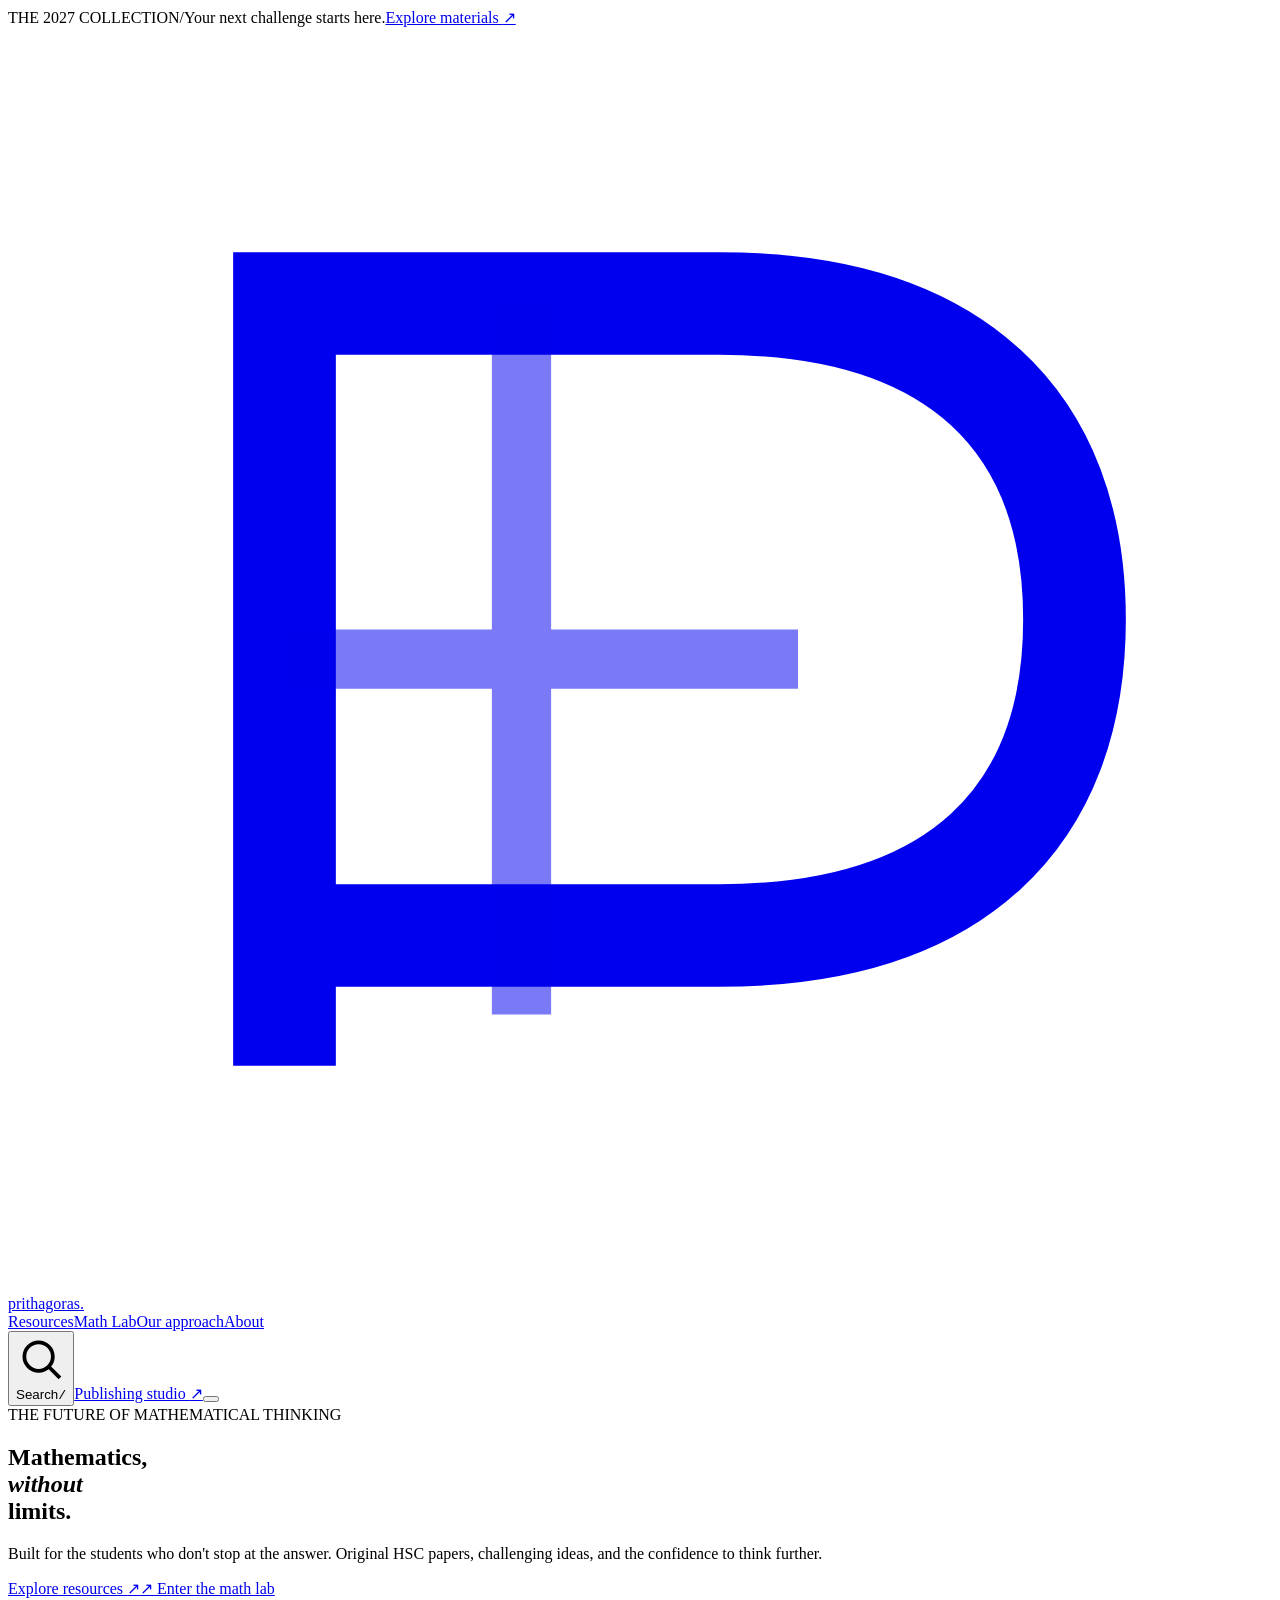
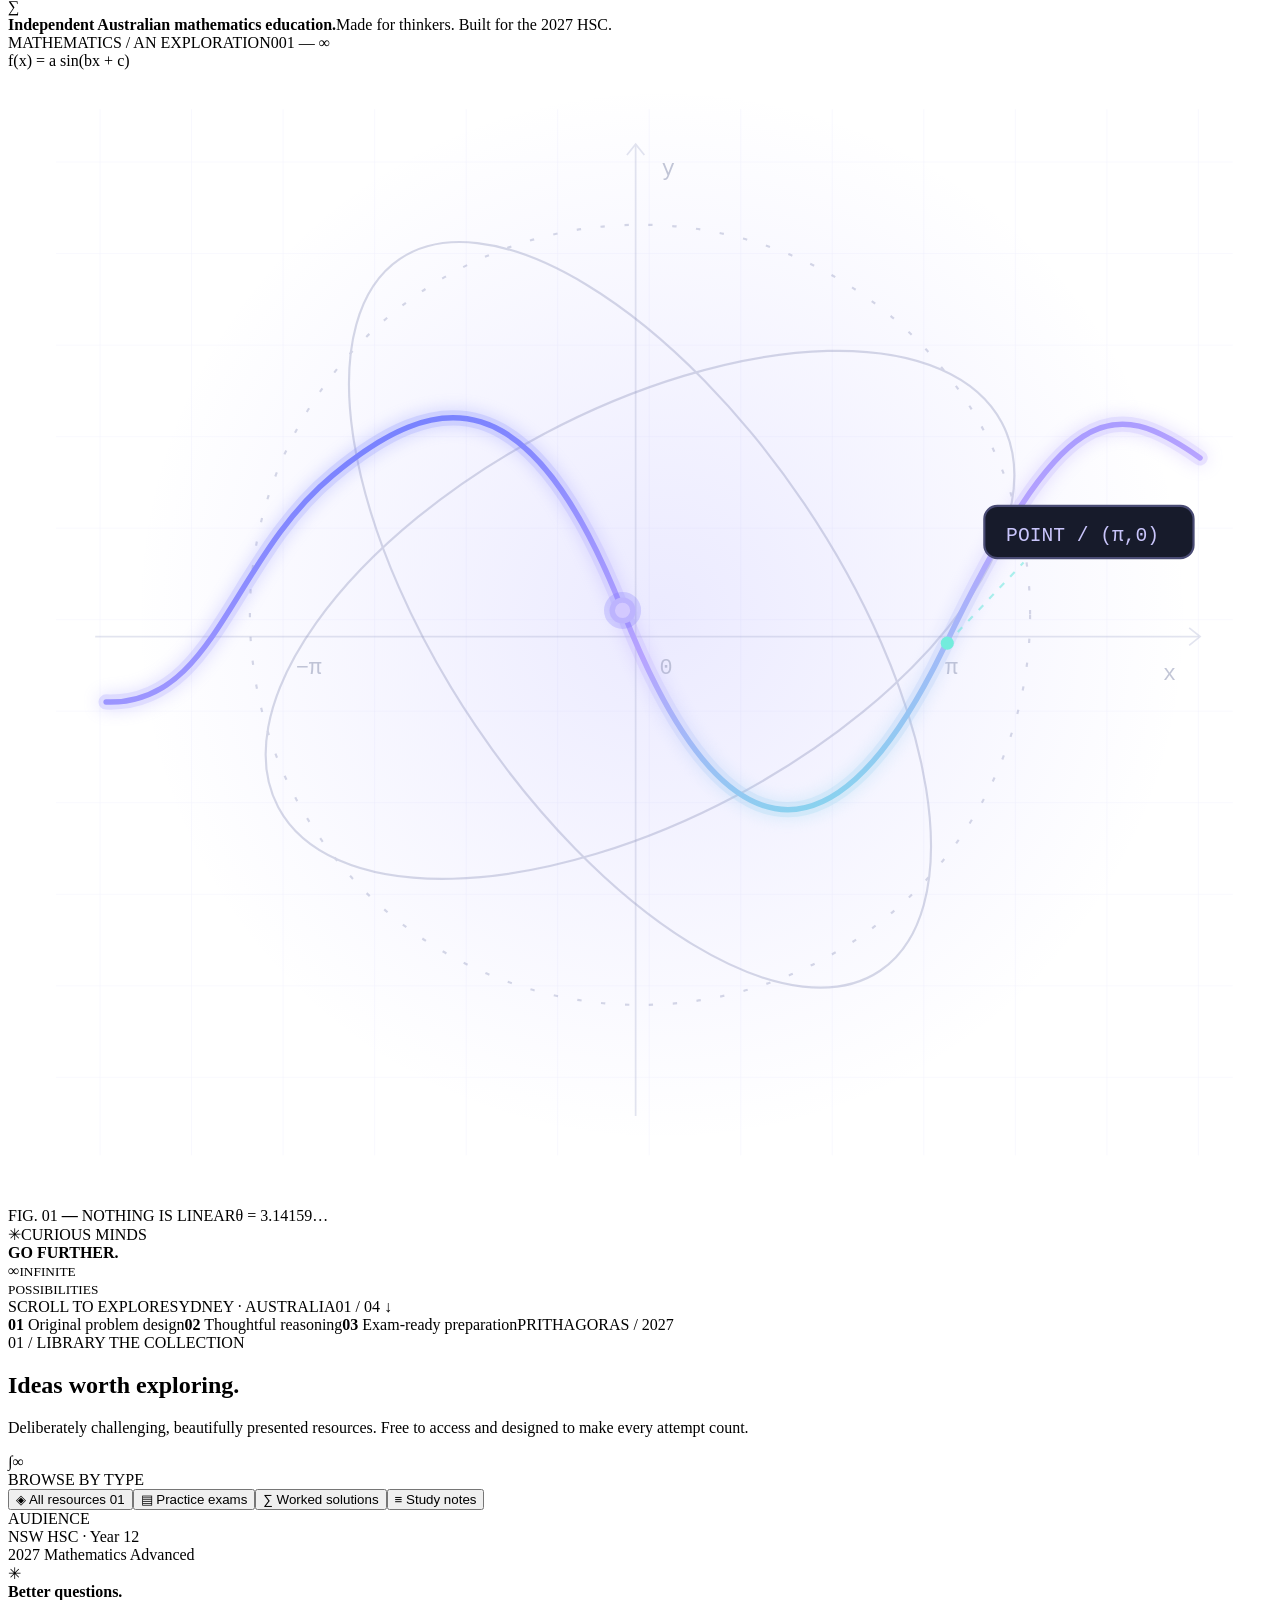
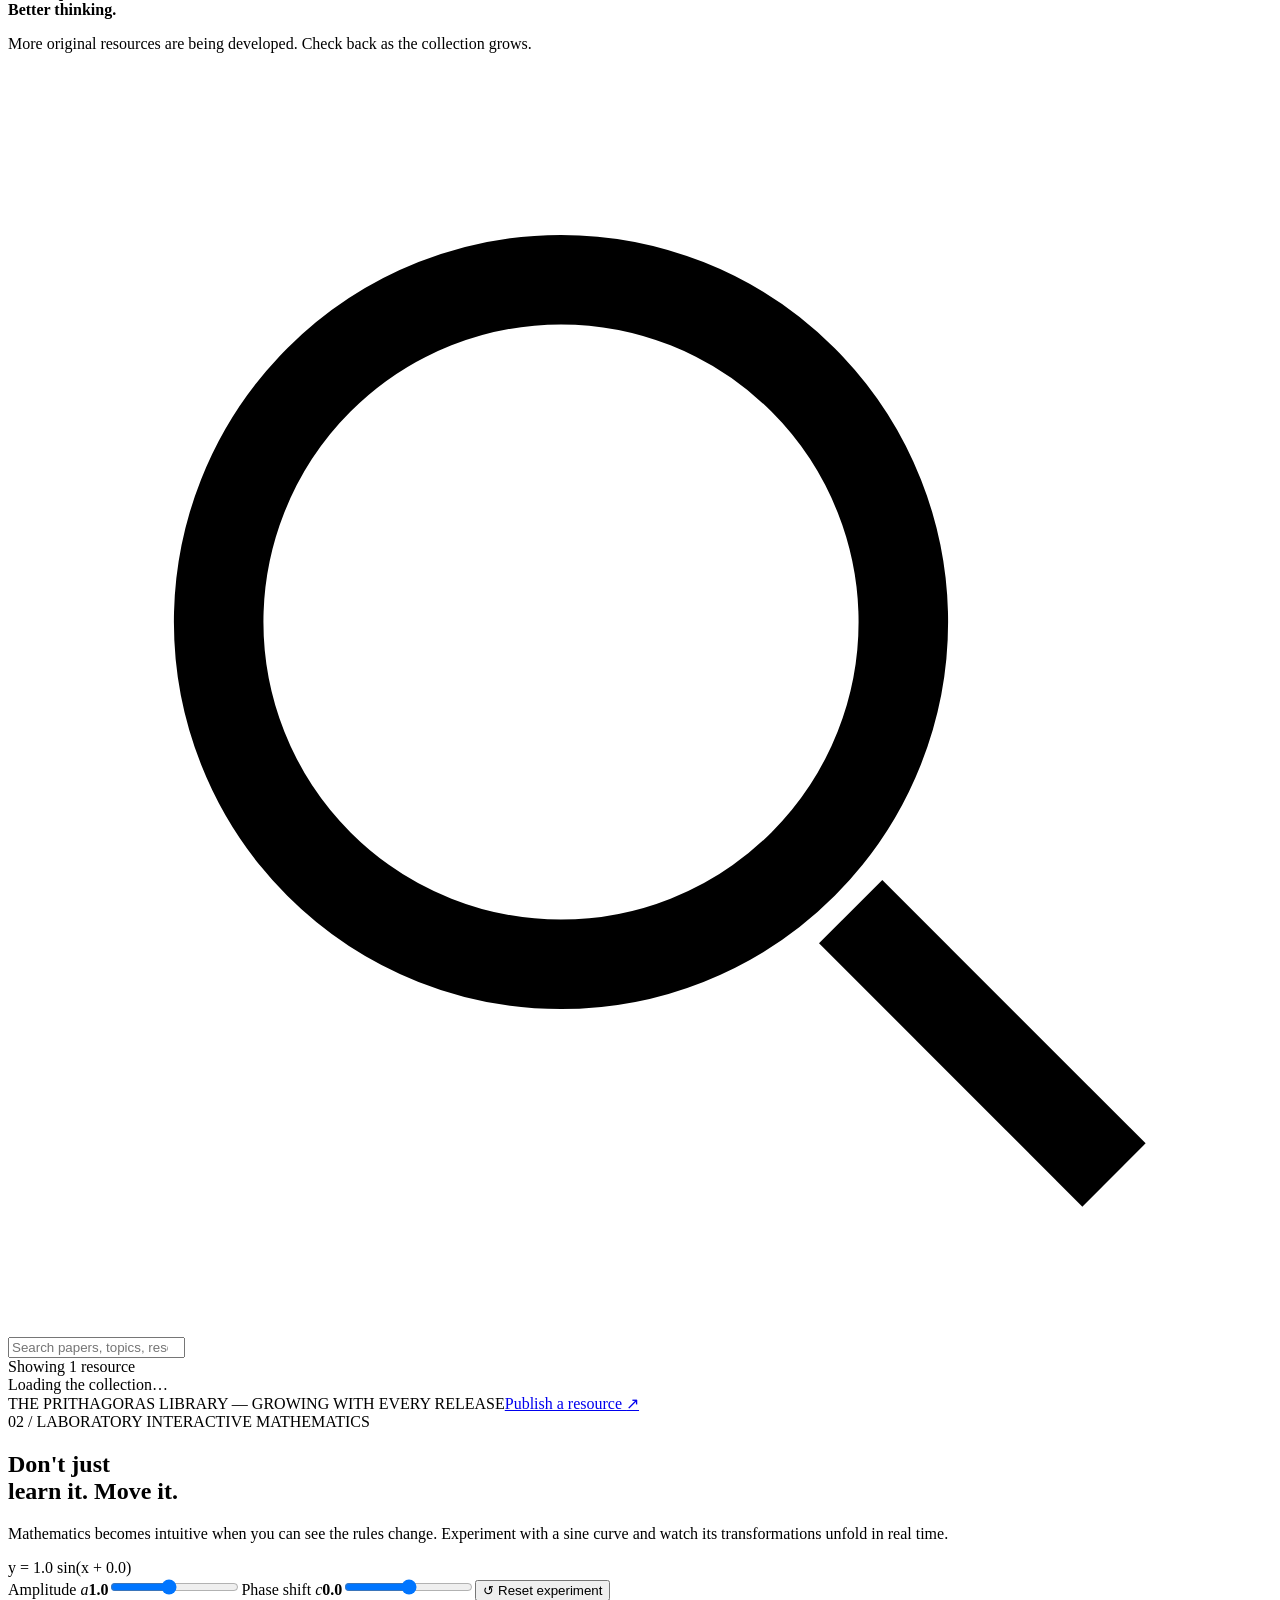
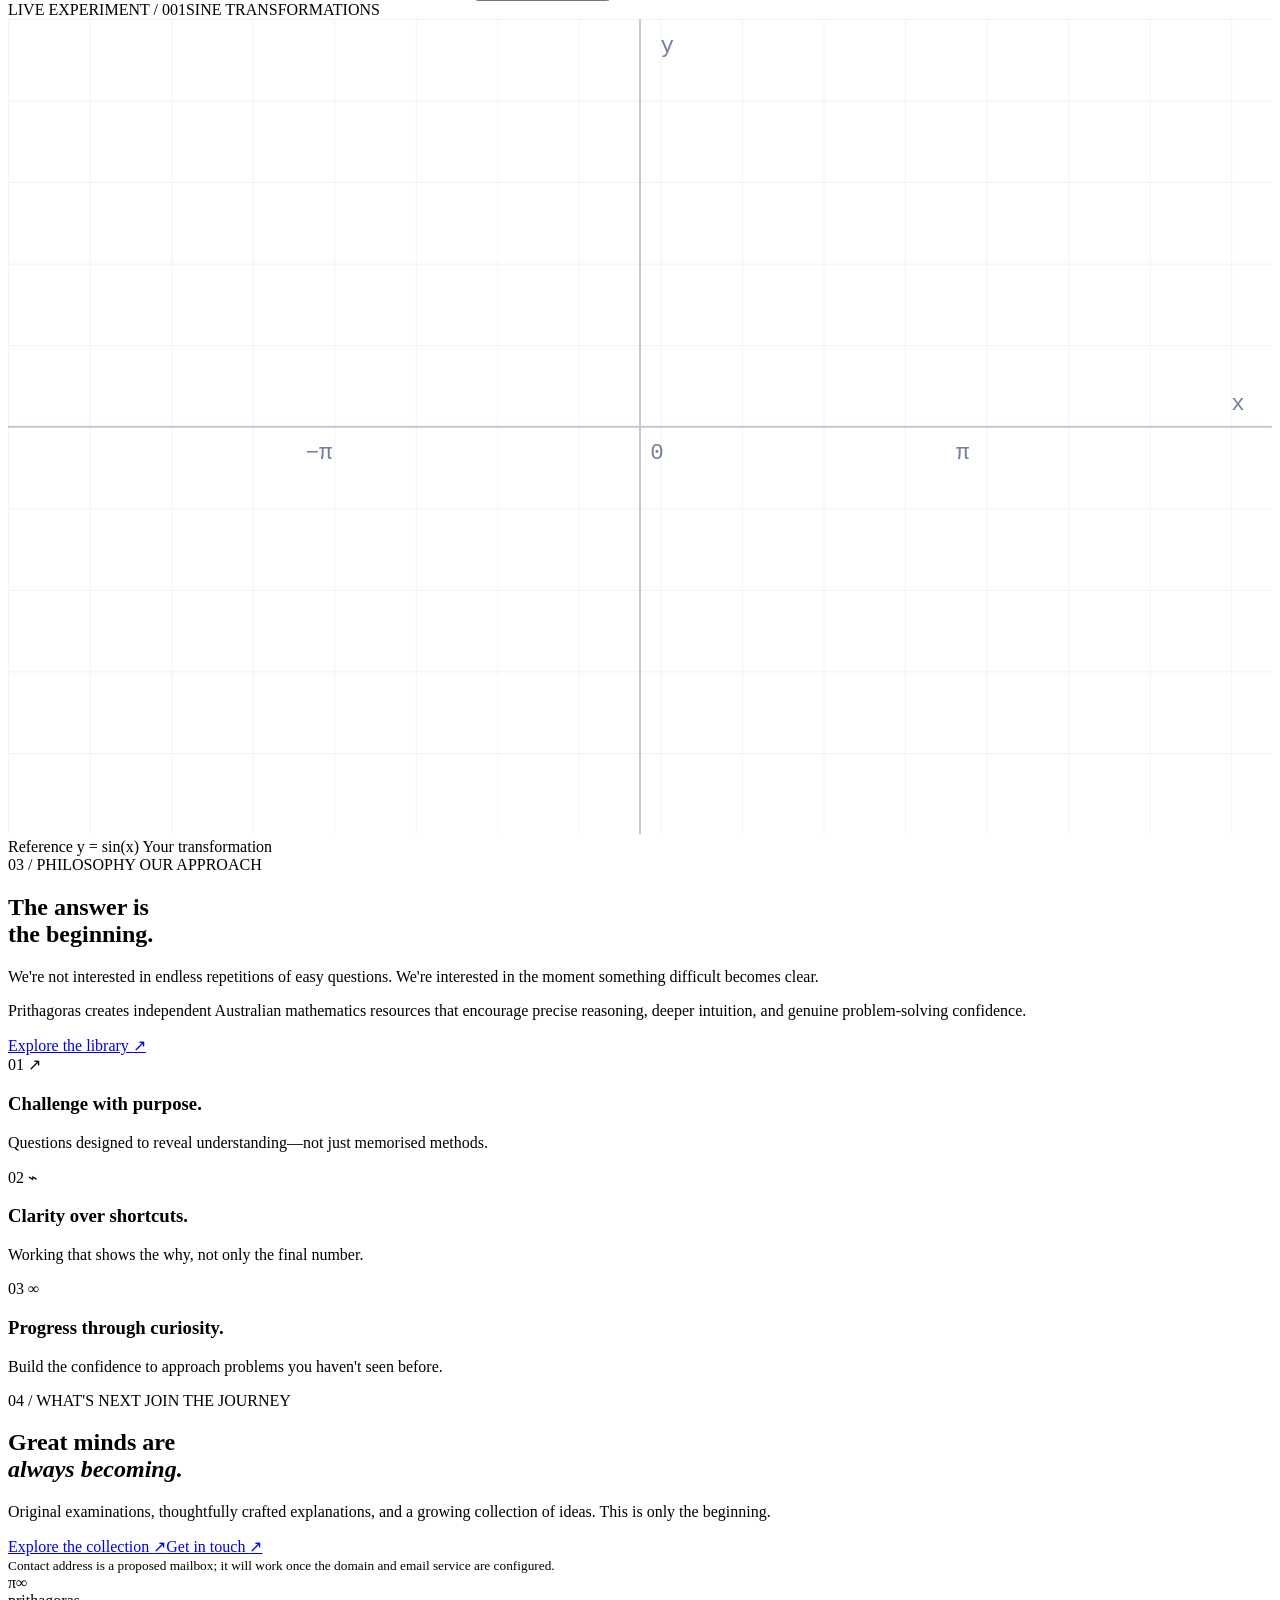
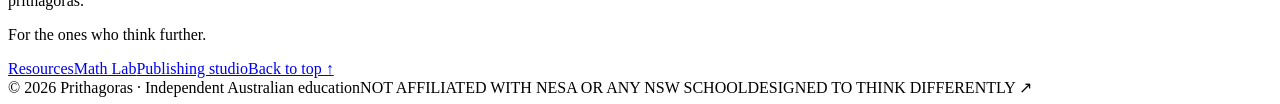
==== index.html @ f5b7400d "feat: build Prithagoras flagship homepage and interactive library" ====
<!doctype html>
<html lang="en-AU">
<head>
  <meta charset="UTF-8" />
  <meta name="viewport" content="width=device-width, initial-scale=1" />
  <meta name="theme-color" content="#080a0f" />
  <meta name="description" content="Prithagoras — beautifully difficult mathematics. Explore original HSC Mathematics Advanced practice papers, worked solutions and free Australian student resources." />
  <meta property="og:title" content="Prithagoras — Mathematics, without limits." />
  <meta property="og:description" content="A new standard in HSC maths practice. Original papers, thoughtful problems, real understanding." />
  <meta property="og:type" content="website" />
  <link rel="icon" type="image/svg+xml" href="./favicon.svg" />
  <link rel="preconnect" href="https://fonts.googleapis.com" />
  <link rel="preconnect" href="https://fonts.gstatic.com" crossorigin />
  <link href="https://fonts.googleapis.com/css2?family=DM+Sans:wght@400;450;500;550;600;650;700&family=Space+Grotesk:wght@400;500;600;700&family=Space+Mono:wght@400;700&display=swap" rel="stylesheet" />
  <link rel="stylesheet" href="./styles.css" />
  <script src="./script.js" defer></script>
  <title>Prithagoras — Mathematics, without limits.</title>
</head>
<body>
  <div class="site-shell">
    <div class="announcement"><span class="announcement-orb"></span><span>THE 2027 COLLECTION</span><span class="announcement-divider">/</span><span class="announcement-message">Your next challenge starts here.</span><a href="#resources">Explore materials <span aria-hidden="true">↗</span></a></div>
    <header class="site-header" id="top">
      <div class="nav-inner">
        <a class="identity" href="./" aria-label="Prithagoras home"><span class="brand-mark" aria-hidden="true"><svg viewBox="0 0 32 32" fill="none"><path d="M7 25V7h11c6 0 9 3 9 8s-3 8-9 8H7" stroke="currentColor" stroke-width="2.6" stroke-linecap="square"/><path d="M13 7v18M7 16h13" stroke="currentColor" stroke-width="1.5" opacity=".52"/></svg></span><span class="brand-name">prithagoras<span class="brand-period">.</span></span></a>
        <nav class="desktop-nav" aria-label="Main navigation"><a href="#resources">Resources</a><a href="#laboratory">Math Lab</a><a href="#philosophy">Our approach</a><a href="#about">About</a></nav>
        <div class="header-actions"><button class="nav-search" id="open-search" type="button" aria-label="Search resources"><svg viewBox="0 0 24 24" fill="none" stroke="currentColor" stroke-width="1.8"><circle cx="10.8" cy="10.8" r="6.8"/><path d="m16 16 5 5"/></svg><span>Search</span><kbd>/</kbd></button><a href="./studio.html" class="nav-publish">Publishing studio <span aria-hidden="true">↗</span></a><button class="mobile-nav-toggle" id="mobile-nav-toggle" aria-label="Open menu" aria-expanded="false"><span></span><span></span></button></div>
      </div>
      <nav class="mobile-menu" id="mobile-menu" aria-label="Mobile navigation" hidden><a href="#resources">Resources</a><a href="#laboratory">Math Lab</a><a href="#philosophy">Our approach</a><a href="#about">About</a><a href="./studio.html">Publishing studio ↗</a></nav>
    </header>

    <main>
      <section class="hero" aria-labelledby="hero-heading">
        <div class="hero-grid-lines" aria-hidden="true"></div>
        <div class="hero-aura hero-aura-1" aria-hidden="true"></div><div class="hero-aura hero-aura-2" aria-hidden="true"></div>
        <div class="layout-container hero-inner">
          <div class="hero-copy">
            <div class="eyebrow"><span class="eyebrow-rule"></span><span>THE FUTURE OF MATHEMATICAL THINKING</span></div>
            <h1 id="hero-heading">Mathematics,<br/><em>without</em><br/>limits<span class="hero-endpoint">.</span></h1>
            <p class="hero-intro">Built for the students who don't stop at the answer. Original HSC papers, challenging ideas, and the confidence to think further.</p>
            <div class="hero-actions"><a href="#resources" class="button button-light">Explore resources <span class="button-arrow">↗</span></a><a href="#laboratory" class="button button-quiet"><span class="tiny-play" aria-hidden="true">↗</span> Enter the math lab</a></div>
            <div class="hero-foot"><div class="hero-foot-icon" aria-hidden="true">∑</div><div><strong>Independent Australian mathematics education.</strong><span>Made for thinkers. Built for the 2027 HSC.</span></div></div>
          </div>
          <div class="hero-visual" aria-label="Decorative mathematical coordinate system with a luminous curve" role="img">
            <div class="visual-top"><span><span class="visual-live-dot"></span> MATHEMATICS / AN EXPLORATION</span><span>001 — ∞</span></div>
            <div class="visual-equation">f(x) = a sin(bx + c)</div>
            <svg class="hero-graph" viewBox="0 0 580 520" aria-hidden="true" preserveAspectRatio="xMidYMid meet">
              <defs><pattern id="grid" width="42" height="42" patternUnits="userSpaceOnUse"><path d="M 42 0 L 0 0 0 42" fill="none" stroke="#a7a9e8" stroke-width=".55" opacity=".15"/></pattern><radialGradient id="disk"><stop offset="0" stop-color="#837dff" stop-opacity=".16"/><stop offset="1" stop-color="#837dff" stop-opacity="0"/></radialGradient><linearGradient id="curve" x1="0" x2="1" y1="0" y2="1"><stop stop-color="#6276ff"/><stop offset=".55" stop-color="#b7a3ff"/><stop offset="1" stop-color="#6cf1e4"/></linearGradient><filter id="glow"><feGaussianBlur stdDeviation="4" result="blur"/><feMerge><feMergeNode in="blur"/><feMergeNode in="SourceGraphic"/></feMerge></filter></defs>
              <rect x="22" y="18" width="540" height="480" fill="url(#grid)"/><circle cx="300" cy="250" r="242" fill="url(#disk)"/>
              <g stroke="#a7adcf" stroke-width=".8" opacity=".32"><path d="M40 260H547M288 34V480"/><path d="m542 256 5 4-5 4 M284 39l4-5 4 5" fill="none"/></g>
              <g stroke="#8b91ba" opacity=".35" fill="none"><ellipse cx="290" cy="250" rx="188" ry="94" transform="rotate(-28 290 250)"/><ellipse cx="290" cy="250" rx="197" ry="91" transform="rotate(56 290 250)"/><ellipse cx="290" cy="250" rx="179" ry="179" stroke-dasharray="2 9"/></g>
              <g fill="#a2a8c1" font-family="monospace" font-size="10" opacity=".65"><text x="530" y="280">x</text><text x="300" y="48">y</text><text x="299" y="277">0</text><text x="430" y="277">π</text><text x="132" y="277">−π</text></g>
              <path d="M45 290 C95 292 102 225 149 186 S239 139 282 248 S376 376 430 264 S506 149 547 178" stroke="url(#curve)" stroke-width="7" stroke-linecap="round" fill="none" opacity=".32" filter="url(#glow)"/>
              <path d="M45 290 C95 292 102 225 149 186 S239 139 282 248 S376 376 430 264 S506 149 547 178" stroke="url(#curve)" stroke-width="2.5" stroke-linecap="round" fill="none" class="animated-curve"/>
              <circle cx="282" cy="248" r="6" fill="#d3c9ff" stroke="#746bfa" stroke-width="5" stroke-opacity=".23"/>
              <circle cx="431" cy="263" r="3" fill="#73ecdc"/><path d="M431 263L466 226" stroke="#76e9df" stroke-opacity=".6" stroke-dasharray="3 4"/><rect x="448" y="200" width="96" height="24" rx="6" fill="#171b2b" stroke="#494b74"/><text x="458" y="216" fill="#c9c5fb" font-size="9" font-family="monospace">POINT / (π,0)</text>
            </svg>
            <div class="visual-bottom"><span>FIG. 01 <b>—</b> NOTHING IS LINEAR</span><span class="coordinates">θ = 3.14159…</span></div>
            <div class="visual-float one"><span class="float-icon">✳</span><span>CURIOUS MINDS<br/><b>GO FURTHER.</b></span></div>
            <div class="visual-float two"><span>∞</span><small>INFINITE<br/>POSSIBILITIES</small></div>
          </div>
        </div>
        <div class="hero-bottom-line layout-container"><span>SCROLL TO EXPLORE</span><span class="hero-bottom-center">SYDNEY · AUSTRALIA</span><span>01 / 04 <span class="scroll-mark">↓</span></span></div>
      </section>

      <section class="overview-strip" aria-label="Learning principles"><div class="layout-container strip-inner"><span><b>01</b> Original problem design</span><span class="strip-sep"></span><span><b>02</b> Thoughtful reasoning</span><span class="strip-sep"></span><span><b>03</b> Exam-ready preparation</span><span class="strip-end">PRITHAGORAS / 2027</span></div></section>

      <section id="resources" class="section resources-section">
        <div class="layout-container">
          <div class="section-head"><div><div class="section-kicker"><span class="section-index">01 / LIBRARY</span><span class="mini-line"></span> THE COLLECTION</div><h2>Ideas worth <span class="heading-muted">exploring.</span></h2><p>Deliberately challenging, beautifully presented resources. Free to access and designed to make every attempt count.</p></div><div class="head-symbol" aria-hidden="true">∫<span>∞</span></div></div>
          <div class="library-layout">
            <aside class="library-sidebar"><div class="sidebar-title">BROWSE BY TYPE</div><div class="library-filters" id="library-filters" role="group" aria-label="Filter resources"><button class="filter-button active" data-filter="all" aria-pressed="true"><span class="filter-glyph">◈</span> All resources <span class="filter-count" id="all-count">01</span></button><button class="filter-button" data-filter="exam" aria-pressed="false"><span class="filter-glyph">▤</span> Practice exams</button><button class="filter-button" data-filter="solutions" aria-pressed="false"><span class="filter-glyph">∑</span> Worked solutions</button><button class="filter-button" data-filter="notes" aria-pressed="false"><span class="filter-glyph">≡</span> Study notes</button></div><div class="sidebar-separator"></div><div class="sidebar-title">AUDIENCE</div><div class="sidebar-info"><span class="green-light"></span> NSW HSC · Year 12</div><div class="sidebar-info">2027 Mathematics Advanced</div><div class="sidebar-aside"><div class="sidebar-aside-mark">✳</div><strong>Better questions.<br/>Better thinking.</strong><p>More original resources are being developed. Check back as the collection grows.</p></div></aside>
            <div class="library-main"><div class="library-toolbar"><label class="library-search-box" for="resource-search"><svg viewBox="0 0 24 24" fill="none" stroke="currentColor" stroke-width="1.7"><circle cx="10.5" cy="10.5" r="6.5"/><path d="m16 16 5 5"/></svg><input id="resource-search" type="search" placeholder="Search papers, topics, resources…" autocomplete="off"/></label><div class="results-meta" id="results-meta" aria-live="polite">Showing 1 resource</div></div>
            <div class="resource-list" id="resource-list" aria-live="polite"><div class="resource-loading">Loading the collection…</div></div>
            <div class="library-end"><span>THE PRITHAGORAS LIBRARY — GROWING WITH EVERY RELEASE</span><a href="./studio.html">Publish a resource <span aria-hidden="true">↗</span></a></div></div>
          </div>
        </div>
      </section>

      <section class="lab-section section" id="laboratory"><div class="layout-container lab-layout"><div class="lab-intro"><div class="section-kicker"><span class="section-index">02 / LABORATORY</span><span class="mini-line"></span> INTERACTIVE MATHEMATICS</div><h2>Don't just<br/>learn it. <span class="heading-muted">Move it.</span></h2><p>Mathematics becomes intuitive when you can see the rules change. Experiment with a sine curve and watch its transformations unfold in real time.</p><div class="lab-equation">y = <span id="amplitude-label">1.0</span> sin(x + <span id="phase-label">0.0</span>)</div><div class="lab-controls"><label for="amp-range"><span>Amplitude <em>a</em></span><strong id="amp-value">1.0</strong></label><input id="amp-range" type="range" min=".2" max="2" step=".1" value="1" /><label for="phase-range"><span>Phase shift <em>c</em></span><strong id="phase-value">0.0</strong></label><input id="phase-range" type="range" min="-3.1" max="3.1" step=".1" value="0" /><button class="lab-reset" id="lab-reset" type="button">↺ Reset experiment</button></div></div><div class="lab-stage"><div class="lab-stage-header"><span><i></i> LIVE EXPERIMENT / 001</span><span>SINE TRANSFORMATIONS</span></div><svg viewBox="0 0 620 400" id="lab-chart" role="img" aria-label="Interactive sine curve graph"><defs><pattern id="lab-grid" width="40" height="40" patternUnits="userSpaceOnUse"><path d="M40 0H0V40" stroke="#8a98bd" stroke-opacity=".16" stroke-width=".7" fill="none"/></pattern><linearGradient id="lab-line-grad" x1="0" x2="1"><stop stop-color="#697bff"/><stop offset="1" stop-color="#bda5ff"/></linearGradient></defs><rect width="620" height="400" fill="url(#lab-grid)"/><path d="M0 200H620M310 0V400" stroke="#8d97b5" stroke-opacity=".5"/><g fill="#737f9e" font-size="11" font-family="monospace"><text x="600" y="192">x</text><text x="320" y="16">y</text><text x="315" y="216">0</text><text x="465" y="216">π</text><text x="146" y="216">−π</text></g><path id="lab-original" fill="none" stroke="#606b80" stroke-width="1.5" stroke-dasharray="5 6"/><path id="lab-path" fill="none" stroke="url(#lab-line-grad)" stroke-width="3" stroke-linecap="round"/></svg><div class="lab-legend"><span><i class="legend-dot original"></i> Reference y = sin(x)</span><span><i class="legend-dot current"></i> Your transformation</span></div></div></div></section>

      <section class="philosophy-section section" id="philosophy"><div class="layout-container"><div class="section-kicker"><span class="section-index">03 / PHILOSOPHY</span><span class="mini-line"></span> OUR APPROACH</div><div class="philosophy-grid"><div><h2>The answer is<br/><span class="heading-muted">the beginning.</span></h2></div><div class="philosophy-copy"><p>We're not interested in endless repetitions of easy questions. We're interested in the moment something difficult becomes clear.</p><p>Prithagoras creates independent Australian mathematics resources that encourage precise reasoning, deeper intuition, and genuine problem-solving confidence.</p><a href="#resources" class="text-link">Explore the library <span aria-hidden="true">↗</span></a></div></div><div class="principle-row"><article><div class="principle-symbol">01 <span>↗</span></div><h3>Challenge with purpose.</h3><p>Questions designed to reveal understanding—not just memorised methods.</p></article><article><div class="principle-symbol">02 <span>⌁</span></div><h3>Clarity over shortcuts.</h3><p>Working that shows the why, not only the final number.</p></article><article><div class="principle-symbol">03 <span>∞</span></div><h3>Progress through curiosity.</h3><p>Build the confidence to approach problems you haven't seen before.</p></article></div></div></section>

      <section class="cta-section" id="about"><div class="layout-container"><div class="cta-content"><div class="section-kicker"><span class="section-index">04 / WHAT'S NEXT</span><span class="mini-line"></span> JOIN THE JOURNEY</div><h2>Great minds are<br/><em>always becoming.</em></h2><p>Original examinations, thoughtfully crafted explanations, and a growing collection of ideas. This is only the beginning.</p><div class="cta-buttons"><a class="button button-light" href="#resources">Explore the collection <span>↗</span></a><a class="button button-outline" href="mailto:hello@prithagoras.com.au?subject=Prithagoras%20enquiry">Get in touch <span>↗</span></a></div><small>Contact address is a proposed mailbox; it will work once the domain and email service are configured.</small></div><div class="cta-glyph" aria-hidden="true">π<span>∞</span></div></div></section>
    </main>
    <footer class="site-footer"><div class="layout-container"><div class="footer-top"><div class="footer-identity"><span class="footer-logo">prithagoras<span>.</span></span><p>For the ones who think further.</p></div><div class="footer-links"><a href="#resources">Resources</a><a href="#laboratory">Math Lab</a><a href="./studio.html">Publishing studio</a><a href="#top">Back to top ↑</a></div></div><div class="footer-bottom"><span>© <span id="year">2026</span> Prithagoras · Independent Australian education</span><span>NOT AFFILIATED WITH NESA OR ANY NSW SCHOOL</span><span>DESIGNED TO THINK DIFFERENTLY ↗</span></div></div></footer>
  </div>
  <dialog id="search-dialog" class="search-dialog" aria-labelledby="search-dialog-title"><div class="dialog-top"><span id="search-dialog-title">QUICK SEARCH</span><button type="button" id="close-search" aria-label="Close search">Esc ✕</button></div><label class="dialog-input"><span>⌕</span><input id="dialog-search-input" type="search" placeholder="Find a resource…" autocomplete="off"/></label><div id="dialog-search-results" class="dialog-results"></div><div class="dialog-hint">↵ Explore resource <span>ESC to close</span></div></dialog>
  <dialog class="resource-dialog" id="resource-dialog" aria-labelledby="resource-dialog-title"><button class="resource-dialog-close" id="close-resource" aria-label="Close resource">✕</button><div id="resource-dialog-body"></div></dialog>
  <div id="toast" class="toast" role="status" aria-live="polite"></div>
</body>
</html>
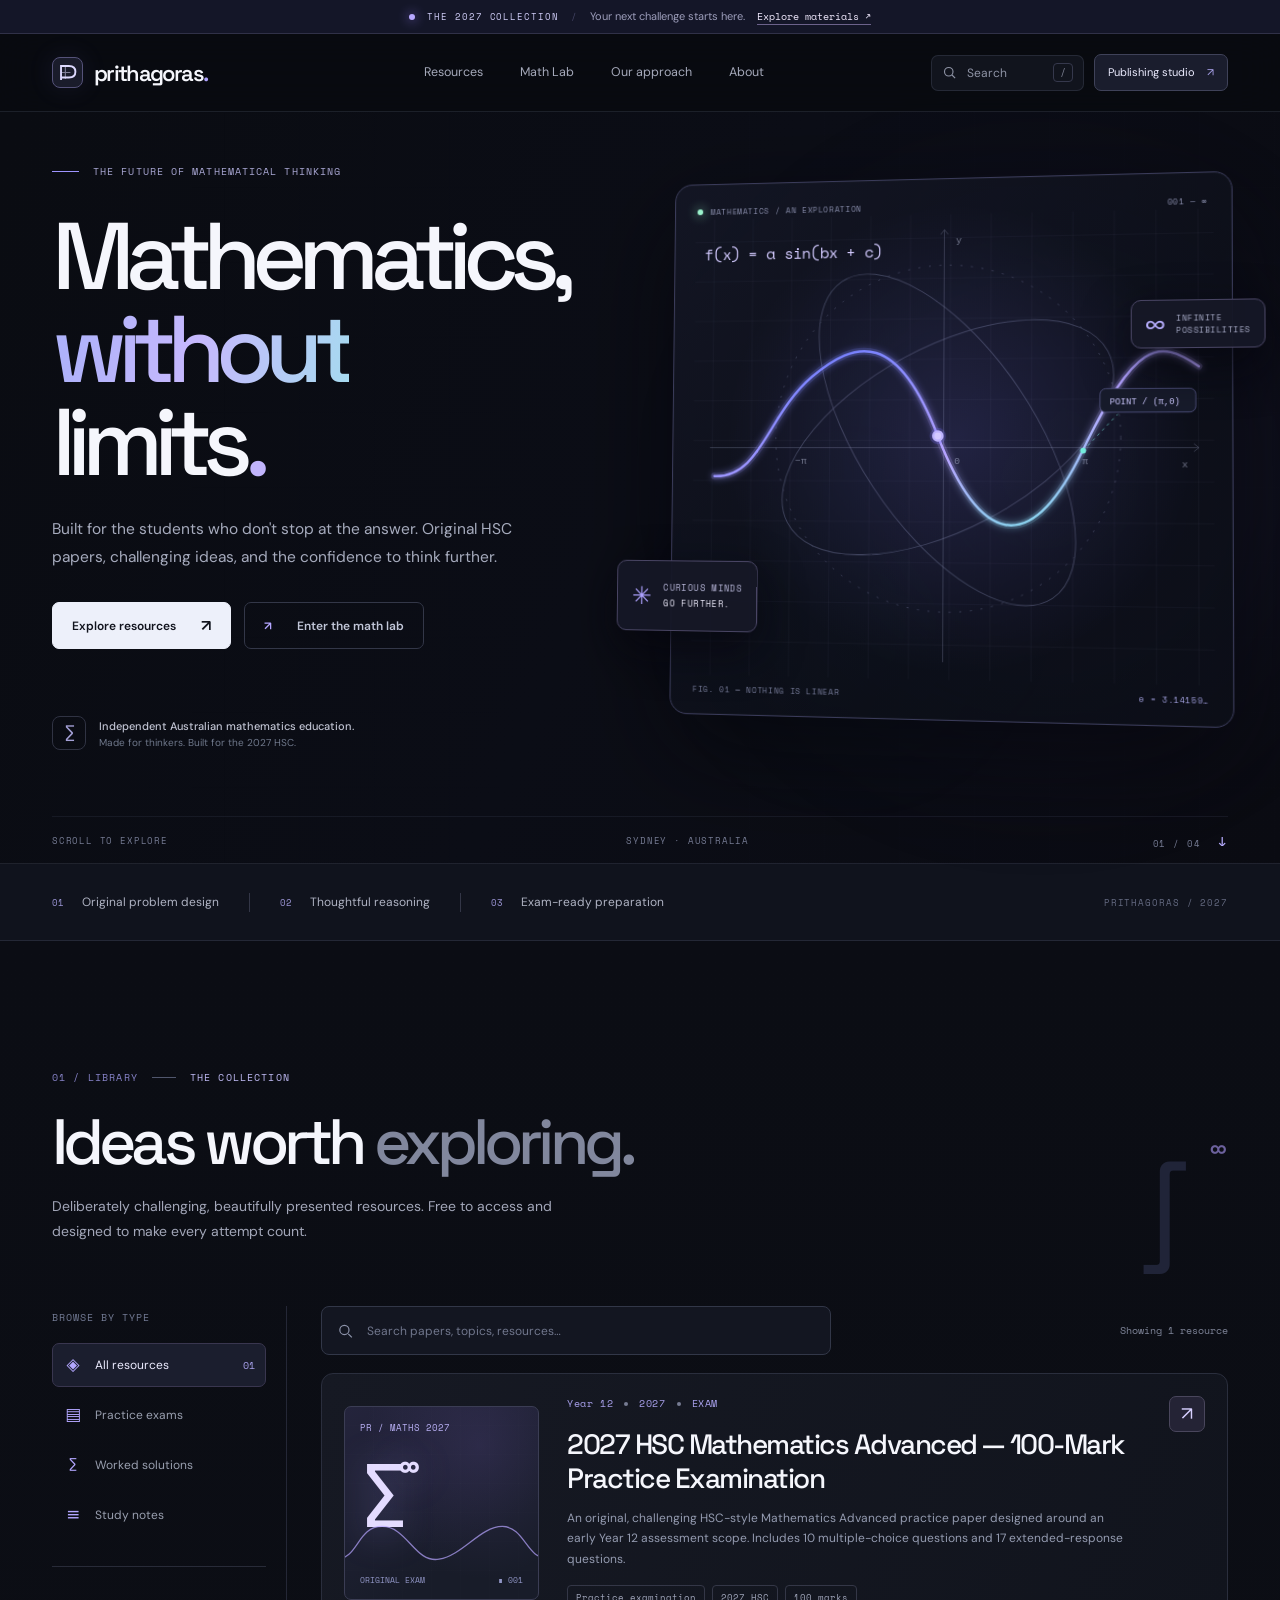
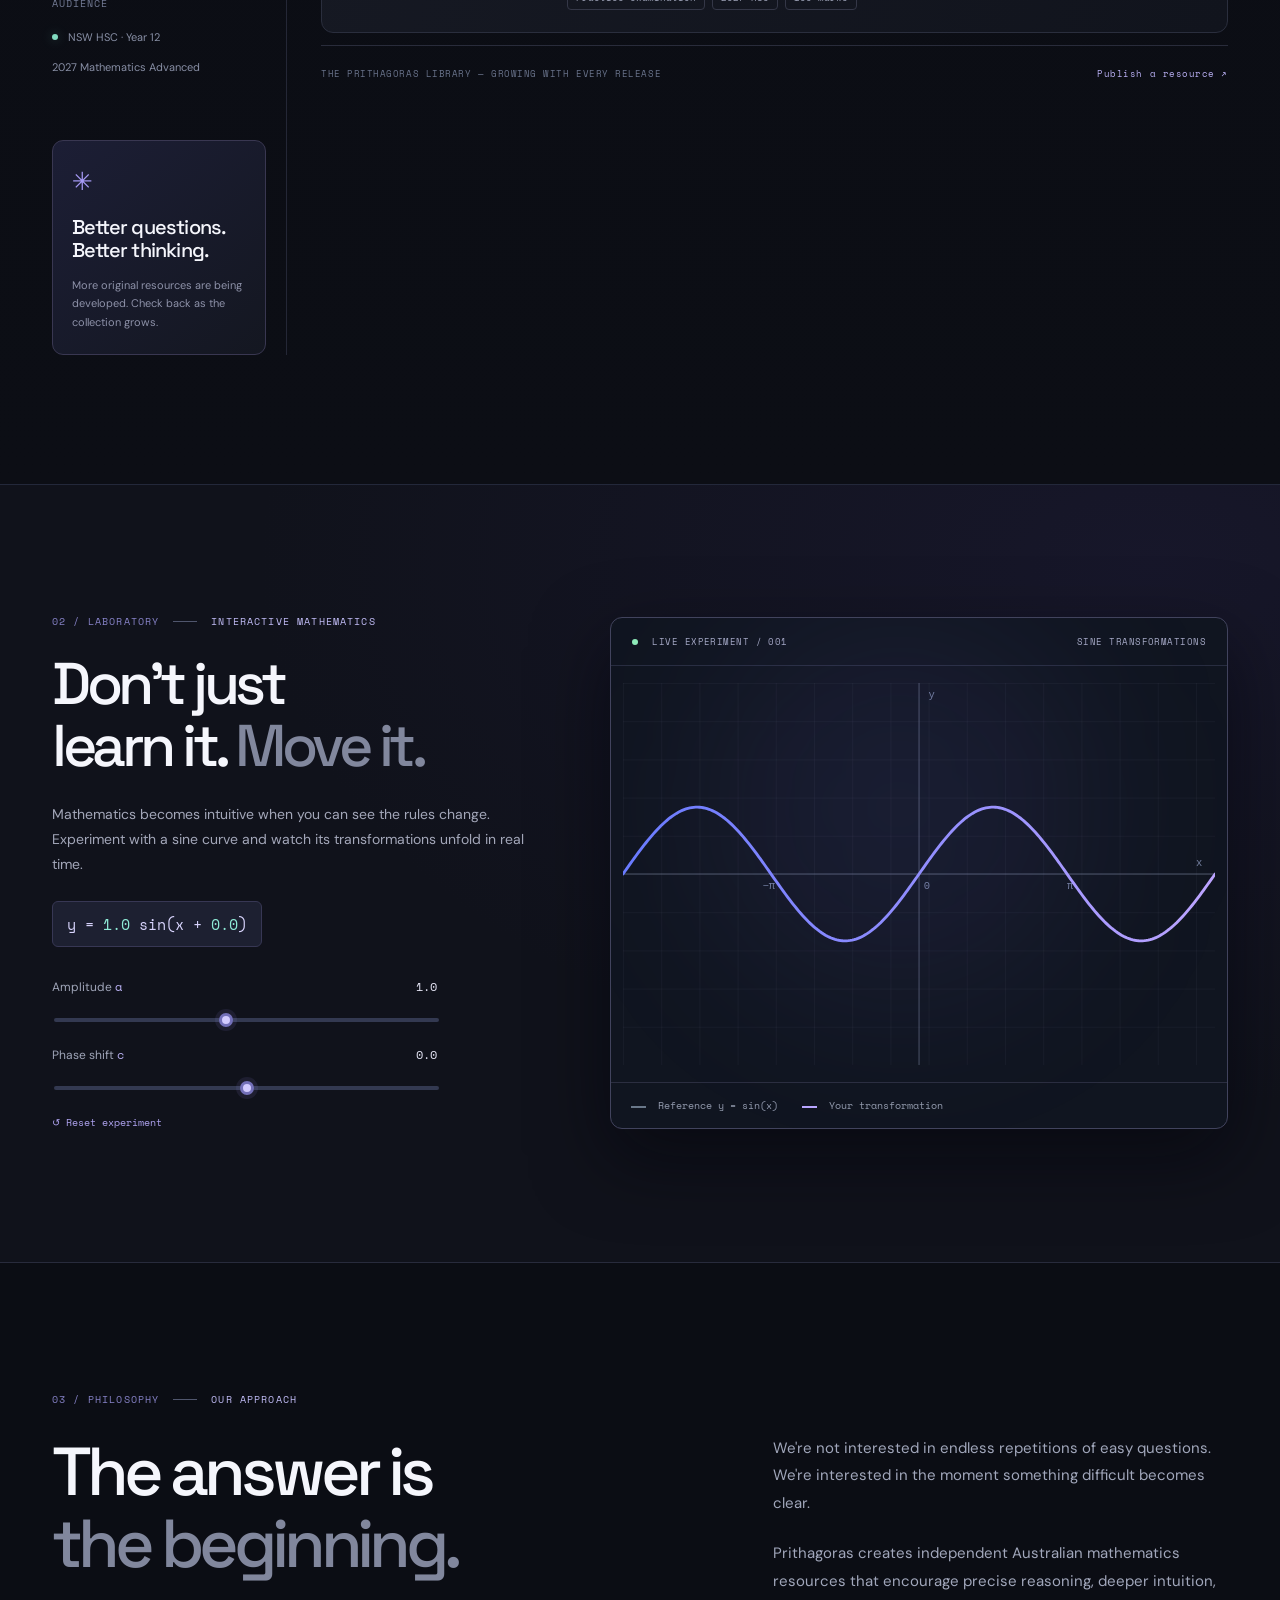
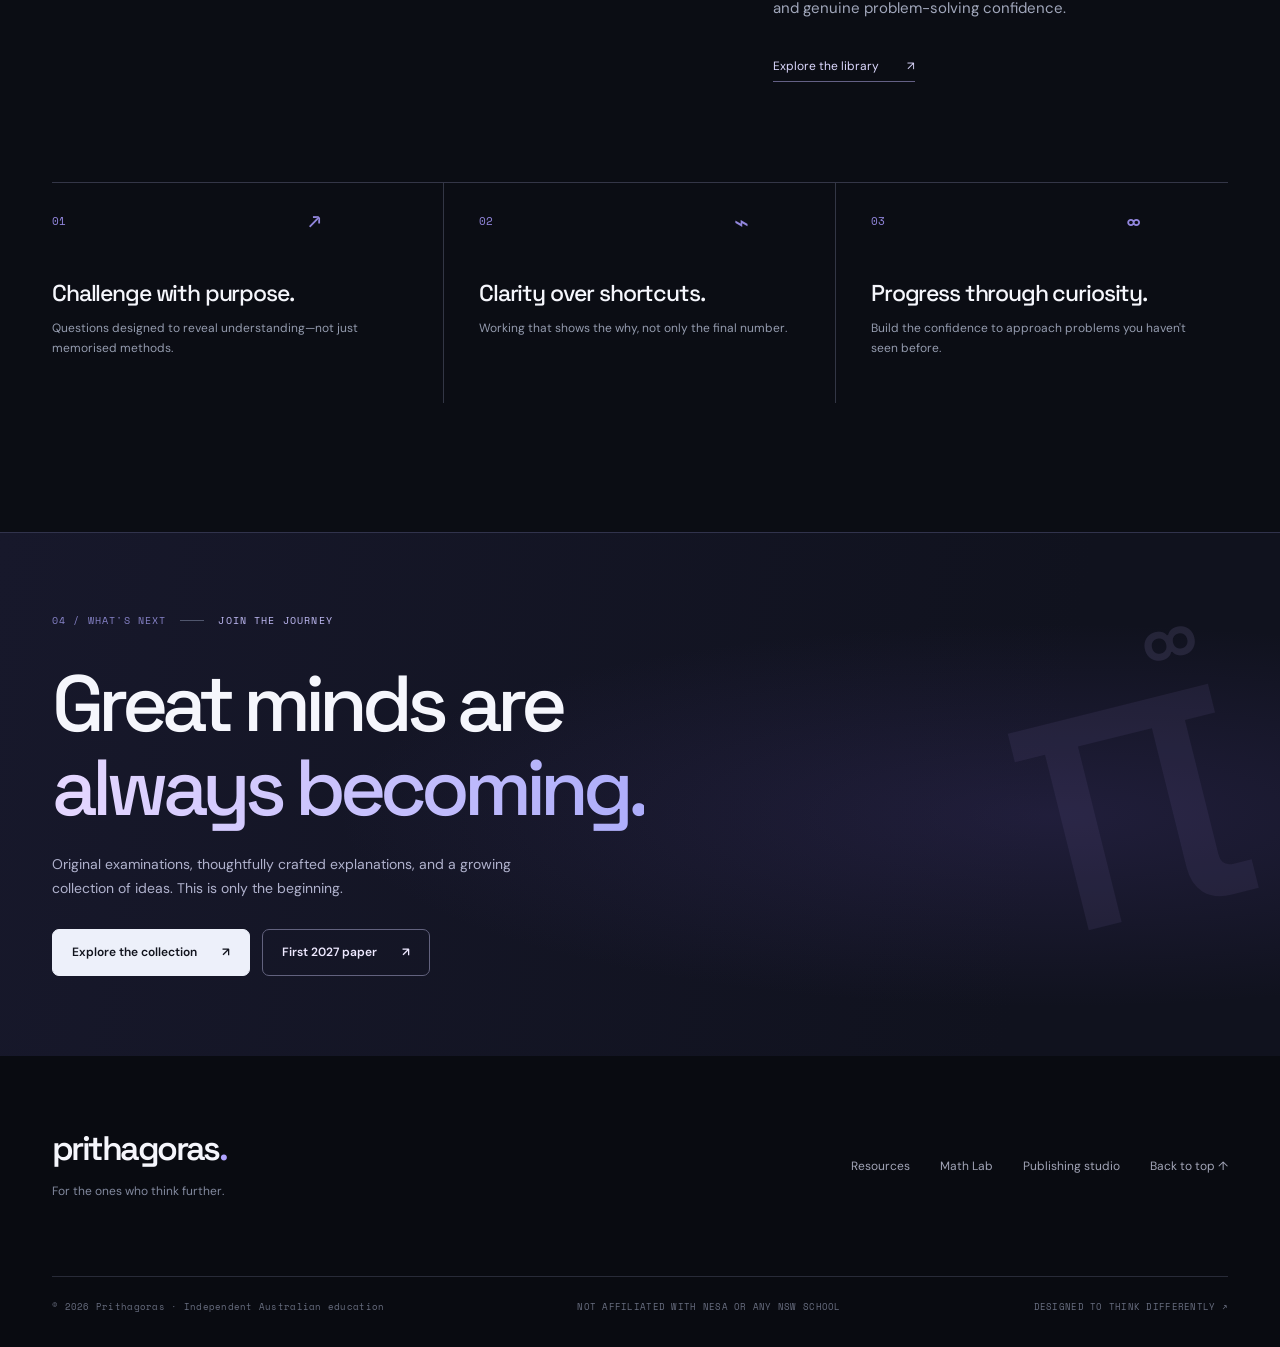
==== commit 9bac6454: "fix: avoid unconfigured email CTA and link to real published paper" ====
--- a/index.html
+++ b/index.html
@@ -80,7 +80,7 @@
 
       <section class="philosophy-section section" id="philosophy"><div class="layout-container"><div class="section-kicker"><span class="section-index">03 / PHILOSOPHY</span><span class="mini-line"></span> OUR APPROACH</div><div class="philosophy-grid"><div><h2>The answer is<br/><span class="heading-muted">the beginning.</span></h2></div><div class="philosophy-copy"><p>We're not interested in endless repetitions of easy questions. We're interested in the moment something difficult becomes clear.</p><p>Prithagoras creates independent Australian mathematics resources that encourage precise reasoning, deeper intuition, and genuine problem-solving confidence.</p><a href="#resources" class="text-link">Explore the library <span aria-hidden="true">↗</span></a></div></div><div class="principle-row"><article><div class="principle-symbol">01 <span>↗</span></div><h3>Challenge with purpose.</h3><p>Questions designed to reveal understanding—not just memorised methods.</p></article><article><div class="principle-symbol">02 <span>⌁</span></div><h3>Clarity over shortcuts.</h3><p>Working that shows the why, not only the final number.</p></article><article><div class="principle-symbol">03 <span>∞</span></div><h3>Progress through curiosity.</h3><p>Build the confidence to approach problems you haven't seen before.</p></article></div></div></section>
 
-      <section class="cta-section" id="about"><div class="layout-container"><div class="cta-content"><div class="section-kicker"><span class="section-index">04 / WHAT'S NEXT</span><span class="mini-line"></span> JOIN THE JOURNEY</div><h2>Great minds are<br/><em>always becoming.</em></h2><p>Original examinations, thoughtfully crafted explanations, and a growing collection of ideas. This is only the beginning.</p><div class="cta-buttons"><a class="button button-light" href="#resources">Explore the collection <span>↗</span></a><a class="button button-outline" href="mailto:hello@prithagoras.com.au?subject=Prithagoras%20enquiry">Get in touch <span>↗</span></a></div><small>Contact address is a proposed mailbox; it will work once the domain and email service are configured.</small></div><div class="cta-glyph" aria-hidden="true">π<span>∞</span></div></div></section>
+      <section class="cta-section" id="about"><div class="layout-container"><div class="cta-content"><div class="section-kicker"><span class="section-index">04 / WHAT'S NEXT</span><span class="mini-line"></span> JOIN THE JOURNEY</div><h2>Great minds are<br/><em>always becoming.</em></h2><p>Original examinations, thoughtfully crafted explanations, and a growing collection of ideas. This is only the beginning.</p><div class="cta-buttons"><a class="button button-light" href="#resources">Explore the collection <span>↗</span></a><a class="button button-outline" href="https://boredofstudies.org/resources/2027-hsc-mathematics-advanced-ultimate-100-mark-assessment-1-practice-paper.21171/" target="_blank" rel="noopener noreferrer">First 2027 paper <span>↗</span></a></div></div><div class="cta-glyph" aria-hidden="true">π<span>∞</span></div></div></section>
     </main>
     <footer class="site-footer"><div class="layout-container"><div class="footer-top"><div class="footer-identity"><span class="footer-logo">prithagoras<span>.</span></span><p>For the ones who think further.</p></div><div class="footer-links"><a href="#resources">Resources</a><a href="#laboratory">Math Lab</a><a href="./studio.html">Publishing studio</a><a href="#top">Back to top ↑</a></div></div><div class="footer-bottom"><span>© <span id="year">2026</span> Prithagoras · Independent Australian education</span><span>NOT AFFILIATED WITH NESA OR ANY NSW SCHOOL</span><span>DESIGNED TO THINK DIFFERENTLY ↗</span></div></div></footer>
   </div>
--- a/styles.css
+++ b/styles.css
@@ -0,0 +1,20 @@
+/* Prithagoras design system — original visual implementation */
+:root{color-scheme:dark;--bg:#090b10;--surface:#10131b;--surface-2:#151925;--surface-3:#1b2030;--line:rgba(196,202,239,.115);--line-strong:rgba(196,202,239,.21);--text:#f5f6fc;--soft:#c1c5d4;--muted:#878d9f;--dim:#535b70;--violet:#a89bff;--blue:#7689fc;--teal:#81e2dd;--green:#93ecc3;--radius:12px;--font:'DM Sans',system-ui,-apple-system,sans-serif;--display:'Space Grotesk',var(--font);--mono:'Space Mono',monospace}
+*{box-sizing:border-box}html{scroll-behavior:smooth;scroll-padding-top:96px}body{margin:0;background:var(--bg);color:var(--text);font-family:var(--font);-webkit-font-smoothing:antialiased;font-size:15px;line-height:1.5}body.dialog-open{overflow:hidden}a{color:inherit;text-decoration:none}button,input{font:inherit}button{cursor:pointer}button:focus-visible,a:focus-visible,input:focus-visible{outline:2px solid #c3baff;outline-offset:4px}::selection{background:#a39af4;color:#0b0c13}.layout-container{width:min(1376px,calc(100% - 104px));margin-inline:auto}.site-shell{overflow:hidden}.announcement{min-height:34px;display:flex;align-items:center;justify-content:center;gap:12px;background:#141628;border-bottom:1px solid #303148;color:#d2cffa;font-family:var(--mono);font-size:9px;letter-spacing:.105em}.announcement-orb{width:6px;height:6px;border-radius:50%;background:#b7a8ff;box-shadow:0 0 12px #9780ff}.announcement-message{font-family:var(--font);font-size:11px;letter-spacing:0;color:#9d9ebb}.announcement-divider{color:#454666}.announcement a{color:#f2ebff;font-size:10px;letter-spacing:0;border-bottom:1px solid #6c628b}.announcement a:hover{color:white}
+.site-header{position:relative;z-index:30;height:78px;border-bottom:1px solid var(--line);background:rgba(9,11,16,.88);backdrop-filter:blur(22px)}.nav-inner{height:100%;width:min(1480px,calc(100% - 104px));margin:auto;display:flex;align-items:center;justify-content:space-between;gap:36px}.identity{display:inline-flex;align-items:center;gap:11px;flex-shrink:0}.brand-mark{width:31px;height:31px;display:grid;place-items:center;color:#dedaff;background:#1a1c2b;border:1px solid #555279;border-radius:8px;box-shadow:0 0 28px #9890ff19}.brand-mark svg{width:23px;height:23px}.brand-name,.footer-logo{font-family:var(--display);font-size:22px;font-weight:600;letter-spacing:-.075em;line-height:1}.brand-period,.footer-logo span{color:#afa3ff}.desktop-nav{display:flex;align-items:center;gap:37px;margin-left:50px}.desktop-nav a{color:#a5a9ba;font-size:12.5px;transition:color .2s}.desktop-nav a:hover,.footer-links a:hover{color:white}.header-actions{display:flex;align-items:center;gap:10px}.nav-search{height:36px;border:1px solid var(--line);background:#11141d;color:#8e93a5;border-radius:7px;display:flex;align-items:center;gap:10px;padding:0 10px;font-size:12px;min-width:153px}.nav-search svg{width:15px;height:15px}.nav-search kbd{margin-left:auto;padding:1px 6px;font-family:var(--mono);font-size:10px;border:1px solid #35384c;border-radius:4px;color:#7c8092}.nav-publish{border:1px solid #3f4259;border-radius:7px;background:#1a1d2d;color:#ececff;padding:9px 13px;font-size:11px;white-space:nowrap}.nav-publish span{padding-left:9px;color:#aaa3eb}.nav-publish:hover{background:#292a44}.mobile-nav-toggle,.mobile-menu{display:none}
+.hero{position:relative;min-height:752px;border-bottom:1px solid var(--line);background:linear-gradient(115deg,#0a0c12 1%,#0b0d16 50%,#0a0b12 100%)}.hero-grid-lines{position:absolute;inset:0;background-image:linear-gradient(90deg,transparent 99%,rgba(132,138,180,.035) 100%),linear-gradient(0deg,transparent 99%,rgba(132,138,180,.03) 100%);background-size:75px 75px;mask-image:linear-gradient(90deg,transparent 3%,#000 75%);pointer-events:none}.hero-aura{position:absolute;pointer-events:none;border-radius:50%;filter:blur(65px)}.hero-aura-1{width:680px;height:650px;right:-100px;top:40px;background:radial-gradient(circle,#746ad927,#4d48b614 40%,transparent 71%)}.hero-aura-2{width:300px;height:300px;right:22%;top:360px;background:radial-gradient(circle,#00daca0d,transparent 72%)}.hero-inner{position:relative;display:grid;grid-template-columns:minmax(0,1fr) minmax(0,1fr);align-items:center;gap:46px;min-height:688px;padding-top:32px;padding-bottom:66px}.hero-copy{padding-top:20px;z-index:2}.eyebrow,.section-kicker{display:flex;align-items:center;gap:14px;color:#a8a6d2;font-size:9.5px;font-family:var(--mono);letter-spacing:.115em}.eyebrow-rule{height:1px;width:27px;background:#9e94ff}.hero h1{font-family:var(--display);font-weight:500;font-size:clamp(76px,7.4vw,113px);line-height:.98;letter-spacing:-.094em;margin:33px 0 26px;white-space:nowrap}.hero h1 em{font-style:normal;background:linear-gradient(103deg,#aeb2fa 8%,#c6b8fd 49%,#a5dbef 100%);-webkit-background-clip:text;background-clip:text;-webkit-text-fill-color:transparent}.hero-endpoint{color:#c1b4fc}.hero-intro{font-size:15.5px;line-height:1.8;color:#a6abbd;max-width:470px;margin:0}.hero-actions{display:flex;align-items:center;gap:13px;margin-top:31px}.button{min-height:47px;display:inline-flex;align-items:center;justify-content:center;gap:25px;border-radius:7px;padding:12px 19px;font-weight:600;font-size:12px;transition:transform .2s,background .2s,border-color .2s}.button:hover{transform:translateY(-2px)}.button-light{background:#edf0fa;border:1px solid #edf0fa;color:#11131d}.button-light:hover{background:white}.button-quiet{background:transparent;border:1px solid #333748;color:#c1c6d8}.button-quiet:hover{border-color:#8187a6}.tiny-play{color:#b4a6ff}.button-arrow{font-size:16px;line-height:1}.hero-foot{display:flex;align-items:center;gap:13px;margin-top:67px;color:#70788c}.hero-foot-icon{width:34px;height:34px;display:grid;place-items:center;border:1px solid #303343;border-radius:8px;font-size:21px;color:#a5a1d7}.hero-foot strong{display:block;font-weight:500;font-size:11px;color:#c0c3d2;line-height:1.7}.hero-foot span{display:block;font-size:10px;color:#6f788b}.hero-visual{position:relative;aspect-ratio:1.04;align-self:center;justify-self:end;width:min(100%,570px);background:linear-gradient(137deg,#141726cc,#0b0e17c9 68%);border:1px solid #3a3b5a;border-radius:18px;box-shadow:0 35px 110px #05050bba,inset 0 0 0 1px #ffffff05;overflow:visible;transform:perspective(1300px) rotateY(-7deg) rotateX(2deg);transition:transform .6s}.hero-visual:hover{transform:perspective(1300px) rotateY(-2deg) rotateX(0deg)}.visual-top,.visual-bottom{position:absolute;left:23px;right:23px;z-index:2;display:flex;justify-content:space-between;align-items:center;color:#8a8eac;font-family:var(--mono);font-size:8px;letter-spacing:.08em}.visual-top{top:22px}.visual-top>span:first-child{display:flex;align-items:center;gap:8px}.visual-live-dot{height:6px;width:6px;background:#9bf2cc;box-shadow:0 0 12px #9bf2cc;border-radius:50%}.visual-equation{position:absolute;top:60px;left:31px;color:#d3caff;font:16px var(--mono);z-index:1;letter-spacing:-.045em}.hero-graph{width:100%;height:100%;display:block;border-radius:18px}.visual-bottom{bottom:19px;color:#767b99}.visual-bottom b{font-weight:400;color:#adb2d5}.coordinates{color:#a2a0df}.animated-curve{stroke-dasharray:800;stroke-dashoffset:800;animation:draw-curve 2.5s 0.2s forwards ease-out}@keyframes draw-curve{to{stroke-dashoffset:0}}.visual-float{position:absolute;z-index:3;background:rgba(21,23,38,.94);border:1px solid #494564;border-radius:10px;box-shadow:0 17px 45px #05060dbc;display:flex;align-items:center}.visual-float.one{left:-58px;bottom:83px;padding:12px 15px;gap:12px;color:#b9b8da;font-family:var(--mono);font-size:9px;letter-spacing:.04em;line-height:1.85}.visual-float.one b{color:#f1efff;font-weight:400}.float-icon{color:#ada1ff;font-size:25px}.visual-float.two{right:-32px;top:125px;gap:10px;padding:9px 13px}.visual-float.two>span{color:#b8afff;font-size:28px;line-height:1}.visual-float.two small{font:8px/1.5 var(--mono);letter-spacing:.065em;color:#a9adc9}.hero-bottom-line{position:absolute;bottom:0;left:0;right:0;height:47px;border-top:1px solid #8b91b51a;display:flex;align-items:center;justify-content:space-between;color:#757b93;font:9px var(--mono);letter-spacing:.09em}.hero-bottom-center{margin-left:55px}.scroll-mark{color:#b8adff;font-size:17px;padding-left:10px}.overview-strip{background:#10131d;border-bottom:1px solid var(--line)}.strip-inner{height:76px;display:flex;align-items:center;gap:30px;font-size:12px;color:#afb3c3}.strip-inner b{font:9px var(--mono);color:#9d97d7;margin-right:15px}.strip-sep{height:19px;width:1px;background:#333647}.strip-end{margin-left:auto;color:#656b82;font:9px var(--mono);letter-spacing:.1em}
+.section{padding:129px 0}.section-kicker{font-size:10px;color:#c1bcf6}.section-index{color:#8783c8}.mini-line{width:24px;height:1px;background:#50566d}.section-head{display:flex;align-items:flex-end;justify-content:space-between;margin-bottom:62px}.section-head h2,.lab-intro h2,.philosophy-grid h2,.cta-content h2{font-family:var(--display);font-size:clamp(43px,5vw,69px);line-height:1.06;font-weight:500;letter-spacing:-.076em;margin:24px 0 17px}.heading-muted{color:#81879d}.section-head p,.lab-intro>p{color:#a3a7b9;max-width:530px;line-height:1.8;font-size:14px;margin:0}.head-symbol{font-family:var(--display);font-size:125px;color:#202438;line-height:.6;position:relative;padding-right:24px}.head-symbol span{font-size:30px;position:absolute;top:-28px;right:0;color:#6c619d}.resources-section{background:linear-gradient(#0b0d14,#0c0e15)}.library-layout{display:grid;grid-template-columns:235px minmax(0,1fr);gap:34px}.library-sidebar{border-right:1px solid #242736;padding-right:20px}.sidebar-title{color:#737b95;font-family:var(--mono);font-size:10px;letter-spacing:.1em;margin:4px 0 18px}.library-filters{display:flex;flex-direction:column;gap:6px}.filter-button{border:1px solid transparent;background:transparent;color:#999faf;min-height:44px;width:100%;border-radius:7px;text-align:left;padding:0 10px;display:flex;align-items:center;gap:12px;font-size:12px;transition:all .18s}.filter-button:hover{background:#161922;color:white}.filter-button.active{background:#1b1e2e;border-color:#39364f;color:#edecff}.filter-glyph{width:20px;color:#b3a6ff;font-size:17px;text-align:center}.filter-count{margin-left:auto;color:#aaa3ee;font:10px var(--mono)}.sidebar-separator{height:1px;background:#282b38;margin:29px 0}.sidebar-info{font-size:11px;color:#888fa5;margin:13px 0;display:flex;align-items:center;gap:10px}.green-light{height:6px;width:6px;background:#81dbc0;border-radius:50%;box-shadow:0 0 12px #81dbc055}.sidebar-aside{margin-top:65px;padding:22px 19px;background:linear-gradient(139deg,#1c1e35,#141721);border:1px solid #393751;border-radius:11px}.sidebar-aside-mark{font-size:25px;color:#a69af6;margin-bottom:15px}.sidebar-aside strong{display:block;font:500 20px/1.15 var(--display);letter-spacing:-.04em}.sidebar-aside p{font-size:11px;color:#8d91a8;line-height:1.7;margin:14px 0 0}.library-toolbar{display:flex;gap:22px;align-items:center;justify-content:space-between;margin-bottom:18px}.library-search-box{min-height:49px;max-width:510px;flex:1;border:1px solid #323748;background:#131621;border-radius:8px;padding:0 15px;display:flex;align-items:center;gap:11px}.library-search-box:focus-within{border-color:#7d78bd}.library-search-box svg{width:18px;height:18px;color:#8e94ab}.library-search-box input{width:100%;background:transparent;border:0;outline:0;color:#f6f7fb;font-size:12px}.library-search-box input::placeholder{color:#70768c}.results-meta{color:#7f8599;font:10px var(--mono);white-space:nowrap}.resource-list{display:grid;gap:13px;min-height:250px}.resource-card{position:relative;display:grid;grid-template-columns:195px minmax(0,1fr) 45px;align-items:center;gap:28px;background:linear-gradient(115deg,#161923,#11141d);border:1px solid #2a2e3d;border-radius:12px;min-height:239px;padding:22px;transition:border-color .25s,transform .25s,box-shadow .25s}.resource-card:hover{border-color:#65618d;transform:translateY(-3px);box-shadow:0 17px 45px #00000044}.resource-art{height:194px;border:1px solid #3b3d54;border-radius:7px;overflow:hidden;position:relative;background:radial-gradient(ellipse at 70% 20%,#4e427b50,transparent 61%),linear-gradient(145deg,#24243c,#181c29 70%)}.resource-art::after{content:'';position:absolute;inset:0;background:repeating-linear-gradient(0deg,transparent 0 28px,#ffffff0c 29px),repeating-linear-gradient(90deg,transparent 0 28px,#ffffff0c 29px);opacity:.45}.resource-art-top{position:absolute;z-index:2;top:14px;left:15px;color:#bab1f6;font:9px var(--mono)}.resource-art-glyph{position:absolute;z-index:2;left:18px;top:37px;color:#e4dcff;font:500 70px var(--display);letter-spacing:-.11em;text-shadow:0 4px 37px #aaa1ff64}.resource-art-wave{position:absolute;z-index:2;left:-5%;bottom:24px;width:110%;height:58px;stroke:#b7a5ff;stroke-width:1.2;fill:none;opacity:.7}.resource-art-bottom{position:absolute;z-index:3;bottom:13px;left:15px;right:15px;display:flex;justify-content:space-between;color:#9297c7;font:8px var(--mono)}.resource-card-copy{align-self:center}.resource-card-topline{display:flex;align-items:center;gap:11px;margin-bottom:17px;color:#a9a1ed;font:10px var(--mono);letter-spacing:.06em}.resource-card-topline i{width:4px;height:4px;border-radius:50%;background:#777c93}.resource-card h3{font:500 clamp(20px,2.2vw,28px)/1.19 var(--display);letter-spacing:-.053em;max-width:610px;margin:0 0 13px}.resource-card p{font-size:12px;color:#949bb0;line-height:1.7;max-width:580px;margin:0 0 16px}.resource-chips{display:flex;flex-wrap:wrap;gap:7px}.chip{padding:5px 8px;border:1px solid #343747;border-radius:4px;color:#a1a6bb;font:9px var(--mono);white-space:nowrap}.resource-open{align-self:stretch;display:flex;align-items:flex-start;justify-content:flex-end}.resource-open button{border:1px solid #49465c;background:#242335;border-radius:7px;height:36px;width:36px;color:#d7d0ff;font-size:19px;transition:background .2s}.resource-open button:hover{background:#343053}.resource-loading,.empty-state{display:flex;align-items:center;justify-content:center;flex-direction:column;min-height:210px;border:1px dashed #303647;border-radius:10px;color:#8d93a9;font-size:13px;gap:12px}.empty-state strong{font-size:17px;color:white}.empty-state button{border:1px solid #515475;background:#1b1d2d;color:#eceaff;padding:9px 15px;border-radius:7px}.library-end{display:flex;justify-content:space-between;gap:15px;padding-top:21px;margin-top:12px;border-top:1px solid #292c3b;color:#69738b;font:9px var(--mono);letter-spacing:.06em}.library-end a{color:#bcb2f7;white-space:nowrap}
+.lab-section{background:radial-gradient(ellipse at 90% 10%,#25204855,transparent 55%),#10121b;border-top:1px solid #23283a;border-bottom:1px solid #282b3c}.lab-layout{display:grid;grid-template-columns:.77fr 1fr;align-items:center;gap:82px}.lab-intro h2{font-size:clamp(42px,4.6vw,65px);margin-bottom:24px}.lab-equation{display:inline-block;margin-top:24px;color:#d9d5fe;font:15px var(--mono);padding:11px 14px;background:#1d2031;border:1px solid #373754;border-radius:6px}.lab-equation span{color:#8febd7}.lab-controls{max-width:385px;margin-top:31px}.lab-controls label{display:flex;justify-content:space-between;margin:17px 0 10px;color:#9fa5b8;font-size:12px}.lab-controls label em{font-family:var(--mono);color:#b6aeef;font-style:normal}.lab-controls label strong{color:#e6e6f6;font:12px var(--mono)}.lab-controls input{width:100%;height:4px;appearance:none;background:#333951;border-radius:8px;cursor:pointer;accent-color:#a79cff}.lab-controls input::-webkit-slider-thumb{appearance:none;width:14px;height:14px;background:#d2cbff;border:3px solid #7370b9;border-radius:50%;box-shadow:0 0 0 4px #a396ff18}.lab-reset{background:transparent;border:0;padding:19px 0 0;color:#b1a5f3;font:10px var(--mono)}.lab-stage{position:relative;background:#101520;border:1px solid #41435d;border-radius:12px;overflow:hidden;box-shadow:0 28px 75px #04040b88}.lab-stage::before{content:'';position:absolute;width:380px;height:380px;border-radius:50%;top:0;left:16%;background:#8373ea16;filter:blur(85px);pointer-events:none}.lab-stage-header{padding:17px 21px;display:flex;justify-content:space-between;border-bottom:1px solid #282d40;color:#a6aac6;font:9px var(--mono);letter-spacing:.05em}.lab-stage-header i{display:inline-block;height:6px;width:6px;background:#8eecb9;border-radius:50%;margin-right:8px}.lab-stage>svg{display:block;width:100%;height:auto;padding:17px 12px}.lab-legend{display:flex;gap:24px;padding:15px 20px;border-top:1px solid #2b2e40;color:#949caf;font:10px var(--mono)}.legend-dot{width:15px;height:2px;display:inline-block;vertical-align:middle;margin-right:6px;background:#697789}.legend-dot.current{background:#b8a6ff}
+.philosophy-section{background:#0b0d14}.philosophy-grid{display:grid;grid-template-columns:1fr .7fr;gap:70px;margin-bottom:100px}.philosophy-grid h2{font-size:clamp(48px,5.3vw,79px);margin:29px 0 0}.philosophy-copy{padding-top:28px}.philosophy-copy p{color:#a1a7bb;font-size:15px;line-height:1.85;margin:0 0 22px}.text-link{display:inline-flex;gap:28px;border-bottom:1px solid #646085;padding-bottom:6px;color:#ddd9ff;margin-top:12px;font-size:12px}.principle-row{display:grid;grid-template-columns:repeat(3,1fr);gap:0;border-top:1px solid #343647}.principle-row article{min-height:220px;padding:30px 34px 0 0;border-right:1px solid #333645}.principle-row article:not(:first-child){padding-left:35px}.principle-row article:last-child{border-right:none}.principle-symbol{display:flex;justify-content:space-between;color:#9286dd;font:11px var(--mono);max-width:270px}.principle-symbol span{font-size:25px;line-height:.7}.principle-row h3{font:500 23px var(--display);letter-spacing:-.05em;margin:47px 0 10px}.principle-row p{color:#949bae;font-size:12px;line-height:1.7;max-width:330px;margin:0}
+.cta-section{background:radial-gradient(ellipse at 82% 54%,#4d3e8944,transparent 48%),linear-gradient(100deg,#17182b,#10121e 80%);border-top:1px solid #31334c;position:relative;overflow:hidden}.cta-section>.layout-container{min-height:500px;display:flex;align-items:center;justify-content:space-between;position:relative}.cta-content{position:relative;z-index:2;padding:80px 0}.cta-content h2{font-size:clamp(54px,6.2vw,86px);margin:34px 0 23px}.cta-content h2 em{font-style:normal;background:linear-gradient(90deg,#e5d7ff,#adadfa);-webkit-background-clip:text;background-clip:text;-webkit-text-fill-color:transparent}.cta-content p{color:#b0b2cd;max-width:480px;line-height:1.7;font-size:14px}.cta-buttons{display:flex;flex-wrap:wrap;gap:12px;margin-top:28px}.button-outline{border:1px solid #62627e;color:#eee9ff}.cta-content small{display:block;color:#706f8d;font-size:9px;margin-top:15px}.cta-glyph{position:absolute;right:5%;top:10%;font:400 430px/.9 var(--display);letter-spacing:-.2em;color:#5e50832d;transform:rotate(-14deg)}.cta-glyph span{font-size:100px;position:absolute;right:0;top:10%;color:#a896d923}.site-footer{background:#090b11}.footer-top{min-height:220px;display:flex;align-items:center;justify-content:space-between;gap:30px}.footer-logo{font-size:34px}.footer-identity p{color:#82899e;margin:15px 0 0;font-size:12px}.footer-links{display:flex;gap:30px;font-size:12px;color:#a1a4b6}.footer-bottom{display:flex;justify-content:space-between;gap:20px;border-top:1px solid #282b38;padding:23px 0 34px;color:#696f81;font:9px var(--mono);letter-spacing:.03em}
+.search-dialog,.resource-dialog{color:var(--text);background:#151824;border:1px solid #4c4a68;border-radius:13px;padding:0;box-shadow:0 35px 140px #000a;max-width:650px;width:calc(100% - 30px)}dialog::backdrop{background:#05060bbd;backdrop-filter:blur(8px)}.search-dialog{position:fixed;inset:0 0 auto;margin:18vh auto auto}.dialog-top{display:flex;justify-content:space-between;padding:20px 24px;border-bottom:1px solid #343746;color:#9e9ac8;font:10px var(--mono);letter-spacing:.09em}.dialog-top button{border:0;background:transparent;color:#8f95a7;font:10px var(--mono)}.dialog-input{display:flex;align-items:center;gap:12px;padding:14px 23px;border-bottom:1px solid #343746}.dialog-input span{font-size:28px;color:#ac9cf8}.dialog-input input{background:transparent;border:0;outline:0;color:white;width:100%;font-size:18px;padding:5px 0}.dialog-results{min-height:100px;max-height:350px;overflow:auto;padding:13px}.search-result{display:block;width:100%;text-align:left;border:1px solid transparent;border-radius:7px;padding:14px 16px;background:transparent;color:#ebecf6}.search-result:hover,.search-result:focus-visible{background:#242638;border-color:#474567}.search-result strong{display:block;font-size:13px;font-weight:500}.search-result small{display:block;color:#878fa5;margin-top:6px}.dialog-hint{display:flex;justify-content:space-between;border-top:1px solid #343746;padding:12px 24px;color:#717a8e;font:9px var(--mono)}.resource-dialog{position:fixed;inset:0;margin:auto;max-width:720px;max-height:85vh;overflow:auto}.resource-dialog-close{position:absolute;z-index:2;right:20px;top:19px;background:#242737;border:1px solid #404356;color:#b9bacc;border-radius:6px;padding:8px 11px}.detail-cover{height:158px;position:relative;background:radial-gradient(ellipse at 60% 25%,#6955ac77,transparent 55%),linear-gradient(140deg,#20223c,#0c1019);overflow:hidden;border-bottom:1px solid #484562}.detail-cover::after{content:'∑  ∞';position:absolute;right:25px;top:-26px;color:#b8b4ef33;font:180px var(--display)}.detail-overline{font:10px var(--mono);color:#b6a8fa;letter-spacing:.06em}.detail-content{padding:33px 39px 40px}.detail-content h2{font:500 37px/1.12 var(--display);letter-spacing:-.05em;margin:16px 0}.detail-content p{color:#a7adc0;font-size:14px;line-height:1.8}.detail-meta{display:flex;flex-wrap:wrap;gap:10px;margin:20px 0 30px}.detail-meta span{border:1px solid #393c50;padding:7px 10px;border-radius:5px;color:#afb3cd;font:10px var(--mono)}.detail-links{display:flex;gap:12px;flex-wrap:wrap}.detail-links a,.detail-links button{font-size:12px;padding:13px 18px;border-radius:7px;border:1px solid #474662;background:#26273d;color:#f1f1fc}.detail-links .detail-primary{background:#ededf7;color:#12141e;border-color:#ededf7}.detail-note{margin-top:23px;border-top:1px solid #353747;padding-top:16px;color:#8e96aa;font-size:11px!important}.toast{position:fixed;left:50%;bottom:20px;transform:translate(-50%,20px);opacity:0;pointer-events:none;transition:.2s;background:#262b3c;color:white;border:1px solid #5c5b7f;border-radius:7px;padding:10px 19px;font-size:12px;z-index:100}.toast.visible{transform:translate(-50%,0);opacity:1}
+@media(max-width:1250px){.nav-inner,.layout-container{width:min(1160px,calc(100% - 70px))}.desktop-nav{gap:19px;margin-left:5px}.hero h1{font-size:clamp(67px,7.3vw,95px)}.hero-inner{gap:16px}.visual-float.one{left:-20px}.visual-float.two{right:-15px}.lab-layout{gap:40px}}
+@media(max-width:960px){.nav-inner,.layout-container{width:calc(100% - 48px)}.desktop-nav,.nav-search,.nav-publish{display:none}.mobile-nav-toggle{height:38px;width:41px;border:1px solid #3a3c51;background:#1a1e2b;border-radius:6px;display:flex;flex-direction:column;align-items:center;justify-content:center;gap:6px}.mobile-nav-toggle span{width:18px;height:1px;background:#e0e0ec}.mobile-menu:not([hidden]){display:flex;flex-direction:column;background:#11141f;padding:15px 24px 24px;gap:0;border-bottom:1px solid #383a4f}.mobile-menu a{font-size:14px;padding:12px 0;color:#d9d9ef}.hero-inner{grid-template-columns:1fr;gap:70px;padding-top:85px;padding-bottom:100px}.hero h1{font-size:clamp(72px,12vw,118px)}.hero-intro{max-width:520px}.hero-foot{margin-top:42px}.hero-visual{justify-self:center;width:min(100%,570px)}.hero{min-height:auto}.hero-bottom-line{height:42px}.hero-bottom-center{display:none}.overview-strip .strip-end{display:none}.library-layout{grid-template-columns:1fr}.library-sidebar{border-right:0;padding-right:0}.library-filters{flex-direction:row;flex-wrap:wrap}.filter-button{width:auto;min-height:38px}.sidebar-separator,.sidebar-title:nth-of-type(2),.sidebar-info,.sidebar-aside{display:none}.library-main{min-width:0}.lab-layout{grid-template-columns:1fr}.lab-intro{max-width:620px}.lab-controls{max-width:520px}.philosophy-grid{grid-template-columns:1fr;gap:8px}.philosophy-copy{max-width:640px}.footer-bottom span:last-child{display:none}}
+@media(max-width:640px){.nav-inner,.layout-container{width:calc(100% - 36px)}.site-header{height:69px}.announcement{gap:7px;padding:0 9px;font-size:8px}.announcement-message,.announcement-divider{display:none}.announcement a{font-size:9px}.brand-name{font-size:21px}.hero-inner{padding-top:66px;gap:57px;padding-bottom:82px}.hero h1{font-size:clamp(62px,13vw,87px);margin-top:26px;white-space:normal;letter-spacing:-.088em}.eyebrow{font-size:8px;gap:8px}.eyebrow-rule{width:18px}.hero-intro{font-size:13px;line-height:1.72}.hero-actions{flex-wrap:wrap;gap:8px}.button{font-size:11px;min-height:44px;padding:11px 13px;gap:10px}.hero-foot{margin-top:35px}.hero-foot strong{font-size:10px}.hero-foot span{font-size:9px}.hero-visual{transform:none;border-radius:12px}.hero-visual:hover{transform:none}.visual-top,.visual-bottom{font-size:7px;left:13px;right:13px}.visual-top{top:12px}.visual-equation{font-size:11px;left:18px;top:42px}.visual-float.one{bottom:47px;left:-6px;font-size:7px;padding:7px 8px;gap:5px}.float-icon{font-size:18px}.visual-float.two{top:83px;right:-5px;padding:5px 8px}.visual-float.two>span{font-size:21px}.visual-float.two small{font-size:6px}.hero-bottom-line{font-size:8px}.overview-strip{padding:17px 0}.strip-inner{height:auto;display:grid;grid-template-columns:1fr;gap:12px}.strip-sep{display:none}.strip-inner b{min-width:25px;display:inline-block}.section{padding:81px 0}.section-kicker{font-size:9px}.section-head{margin-bottom:37px}.section-head h2,.lab-intro h2,.philosophy-grid h2{font-size:clamp(42px,10vw,57px)}.section-head p,.lab-intro>p{font-size:13px}.head-symbol{display:none}.library-layout{gap:19px}.library-filters{gap:6px}.filter-button{font-size:10px;min-height:34px;padding:0 8px;gap:5px}.filter-glyph{width:15px;font-size:15px}.sidebar-title{font-size:9px;margin-bottom:10px}.library-toolbar{flex-direction:column;align-items:stretch;gap:9px}.library-search-box{min-width:0;min-height:45px}.results-meta{font-size:9px}.resource-card{display:grid;grid-template-columns:88px 1fr;gap:13px;min-height:160px;padding:12px}.resource-art{height:129px}.resource-art-glyph{font-size:44px;top:32px;left:10px}.resource-art-top{top:8px;left:9px;font-size:7px}.resource-art-bottom{left:8px;right:8px;bottom:8px;font-size:6px}.resource-card-topline{font-size:8px;margin-bottom:8px;gap:6px}.resource-card h3{font-size:18px;margin-bottom:8px}.resource-card p{display:none}.resource-card .chip{font-size:7px;padding:3px 5px}.resource-open{grid-column:2;position:absolute;right:14px;bottom:13px}.resource-open button{width:24px;height:24px;font-size:15px}.resource-card-copy{padding-bottom:18px}.library-end{flex-wrap:wrap;font-size:8px;line-height:1.7}.lab-layout{gap:35px}.lab-stage-header{font-size:7px;padding:12px}.lab-legend{flex-wrap:wrap;font-size:8px;gap:13px}.philosophy-grid{margin-bottom:46px}.philosophy-copy p{font-size:13px}.principle-row{display:grid;grid-template-columns:1fr}.principle-row article,.principle-row article:not(:first-child){border-right:0;border-bottom:1px solid #303444;min-height:0;padding:27px 0 24px}.principle-row h3{margin:24px 0 8px}.principle-row p{max-width:400px}.cta-section>.layout-container{min-height:0}.cta-content{padding:73px 0}.cta-content h2{font-size:clamp(43px,10vw,64px)}.cta-content p{font-size:13px}.cta-glyph{right:-8%;top:43%;font-size:240px}.footer-top{align-items:flex-start;flex-direction:column;justify-content:center;gap:30px;padding:45px 0}.footer-links{flex-wrap:wrap;gap:18px}.footer-bottom{display:block;font-size:8px}.footer-bottom span:nth-child(2){display:block;margin-top:11px}.detail-content{padding:25px 20px}.detail-content h2{font-size:28px}.search-dialog{margin:10vh auto auto}.dialog-input input{font-size:15px}}
+@media(prefers-reduced-motion:reduce){*,*:before,*:after{scroll-behavior:auto!important;animation-duration:.001ms!important;transition-duration:.001ms!important}}
+
+/* Clickable resource card surface and finishing details */
+.resource-card .resource-hit{position:absolute;inset:0;z-index:6;border-radius:12px;outline-offset:3px}
+.resource-card .resource-arrow{display:grid;place-items:center;height:36px;width:36px;border:1px solid #49465c;background:#242335;color:#d7d0ff;border-radius:7px;font-size:19px;transition:background .2s,transform .2s}
+.resource-card:hover .resource-arrow{background:#373450;transform:translate(2px,-2px)}
+@media(max-width:640px){.resource-card .resource-arrow{height:25px;width:25px;font-size:15px}}
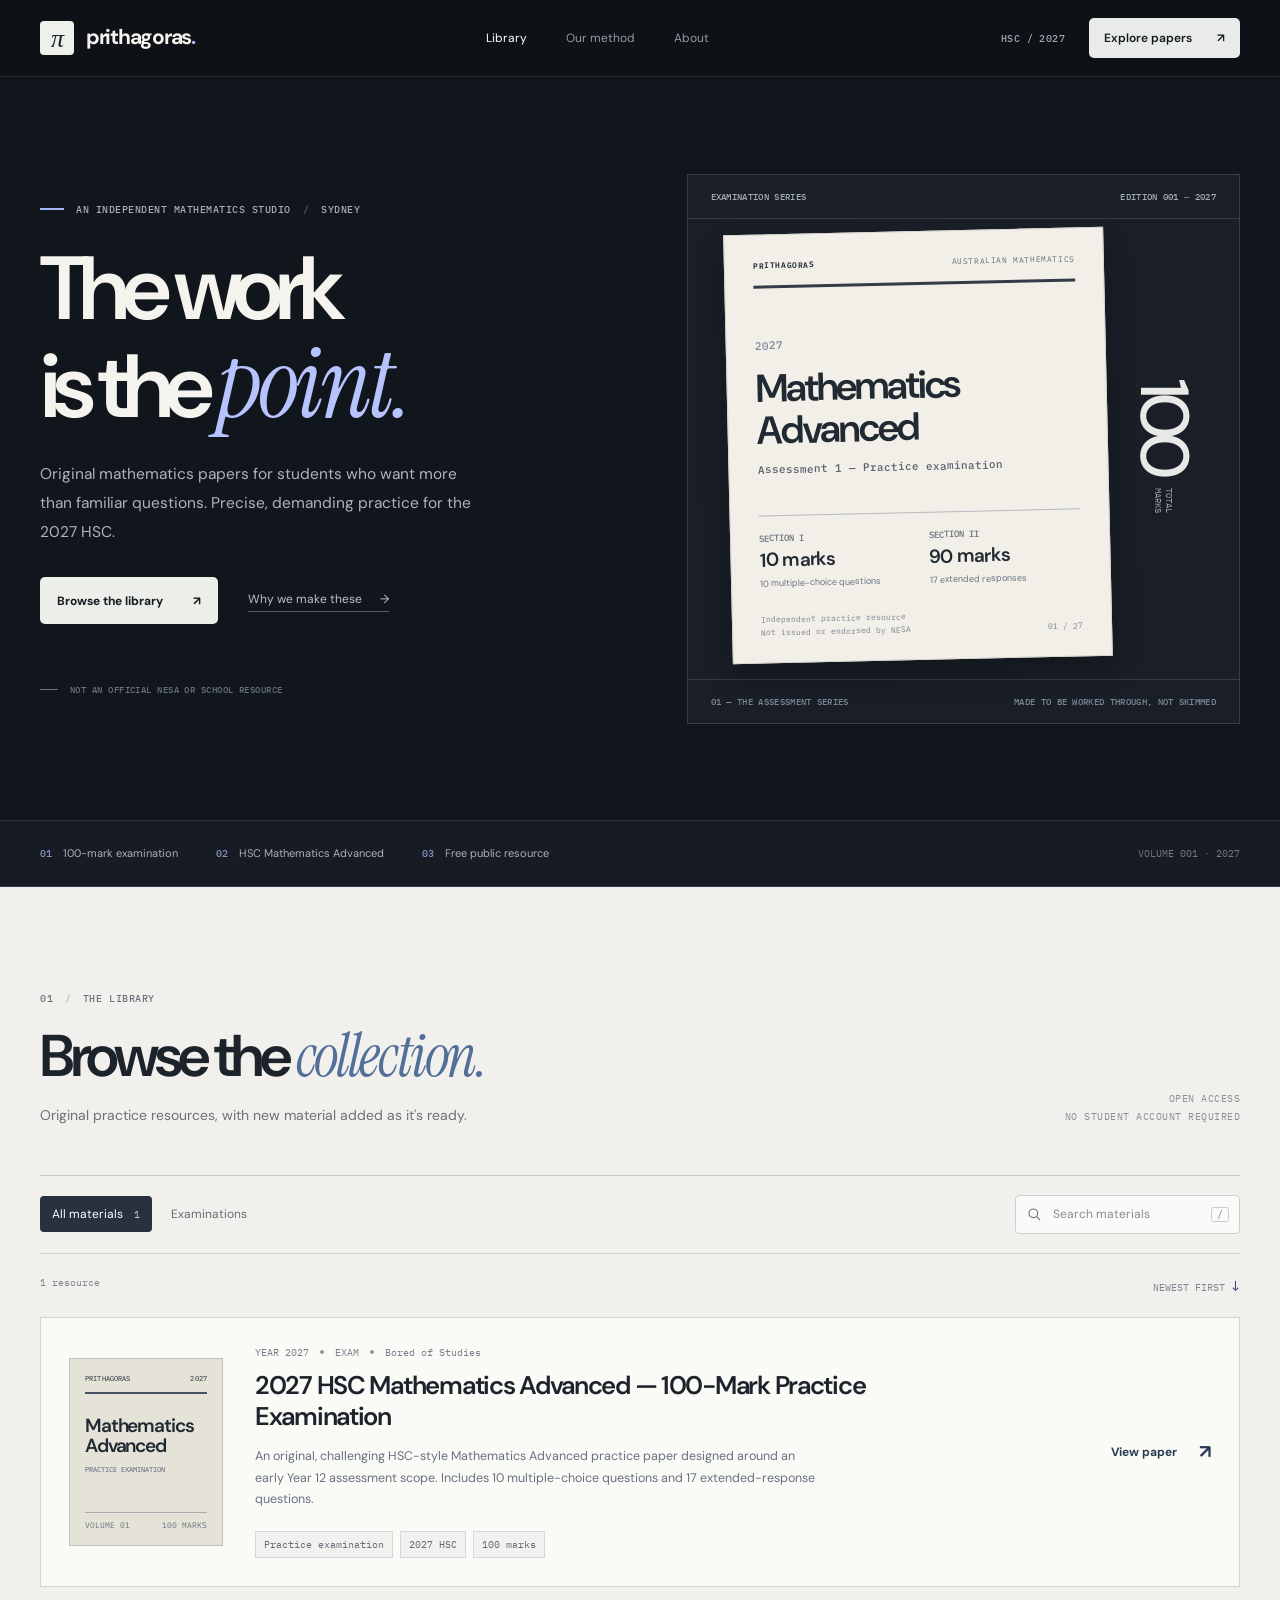
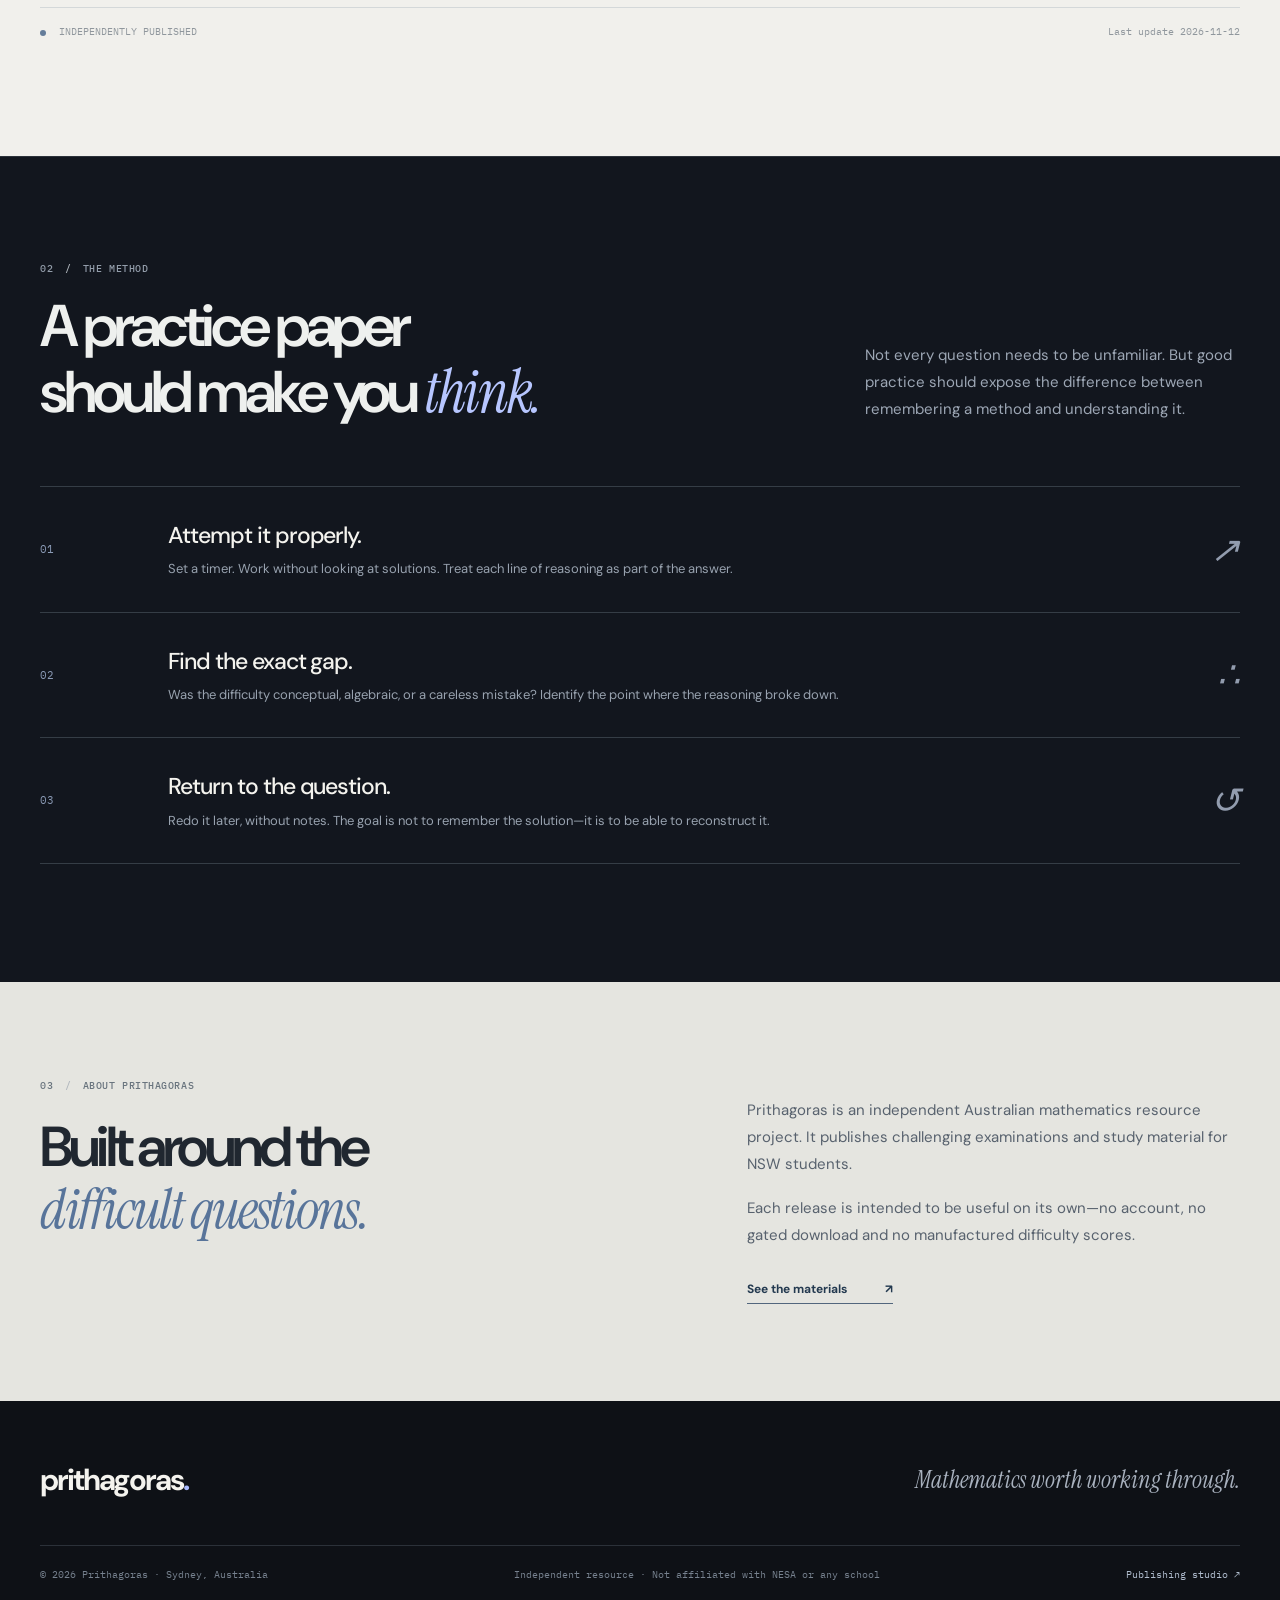
==== commit dec9e299: "Redesign Prithagoras as editorial mathematics publisher" ====
--- a/index.html
+++ b/index.html
@@ -1,91 +1,123 @@
 <!doctype html>
 <html lang="en-AU">
 <head>
-  <meta charset="UTF-8" />
-  <meta name="viewport" content="width=device-width, initial-scale=1" />
-  <meta name="theme-color" content="#080a0f" />
-  <meta name="description" content="Prithagoras — beautifully difficult mathematics. Explore original HSC Mathematics Advanced practice papers, worked solutions and free Australian student resources." />
-  <meta property="og:title" content="Prithagoras — Mathematics, without limits." />
-  <meta property="og:description" content="A new standard in HSC maths practice. Original papers, thoughtful problems, real understanding." />
-  <meta property="og:type" content="website" />
-  <link rel="icon" type="image/svg+xml" href="./favicon.svg" />
-  <link rel="preconnect" href="https://fonts.googleapis.com" />
-  <link rel="preconnect" href="https://fonts.gstatic.com" crossorigin />
-  <link href="https://fonts.googleapis.com/css2?family=DM+Sans:wght@400;450;500;550;600;650;700&family=Space+Grotesk:wght@400;500;600;700&family=Space+Mono:wght@400;700&display=swap" rel="stylesheet" />
-  <link rel="stylesheet" href="./styles.css" />
+  <meta charset="utf-8">
+  <meta name="viewport" content="width=device-width, initial-scale=1">
+  <meta name="theme-color" content="#0e1116">
+  <meta name="description" content="Prithagoras publishes original, challenging mathematics practice papers for Australian HSC students. Explore the free 2027 Mathematics Advanced collection.">
+  <meta property="og:title" content="Prithagoras — Mathematics worth working through">
+  <meta property="og:description" content="Independent HSC mathematics papers. Designed for students who enjoy the difficult questions.">
+  <meta property="og:type" content="website">
+  <link rel="icon" type="image/svg+xml" href="./favicon.svg">
+  <link rel="preconnect" href="https://fonts.googleapis.com">
+  <link rel="preconnect" href="https://fonts.gstatic.com" crossorigin>
+  <link href="https://fonts.googleapis.com/css2?family=DM+Sans:wght@400;500;600;700&family=IBM+Plex+Mono:wght@400;500;600&family=Instrument+Serif:ital@0;1&display=swap" rel="stylesheet">
+  <link rel="stylesheet" href="./styles.css">
   <script src="./script.js" defer></script>
-  <title>Prithagoras — Mathematics, without limits.</title>
+  <title>Prithagoras — Mathematics worth working through</title>
 </head>
 <body>
-  <div class="site-shell">
-    <div class="announcement"><span class="announcement-orb"></span><span>THE 2027 COLLECTION</span><span class="announcement-divider">/</span><span class="announcement-message">Your next challenge starts here.</span><a href="#resources">Explore materials <span aria-hidden="true">↗</span></a></div>
-    <header class="site-header" id="top">
-      <div class="nav-inner">
-        <a class="identity" href="./" aria-label="Prithagoras home"><span class="brand-mark" aria-hidden="true"><svg viewBox="0 0 32 32" fill="none"><path d="M7 25V7h11c6 0 9 3 9 8s-3 8-9 8H7" stroke="currentColor" stroke-width="2.6" stroke-linecap="square"/><path d="M13 7v18M7 16h13" stroke="currentColor" stroke-width="1.5" opacity=".52"/></svg></span><span class="brand-name">prithagoras<span class="brand-period">.</span></span></a>
-        <nav class="desktop-nav" aria-label="Main navigation"><a href="#resources">Resources</a><a href="#laboratory">Math Lab</a><a href="#philosophy">Our approach</a><a href="#about">About</a></nav>
-        <div class="header-actions"><button class="nav-search" id="open-search" type="button" aria-label="Search resources"><svg viewBox="0 0 24 24" fill="none" stroke="currentColor" stroke-width="1.8"><circle cx="10.8" cy="10.8" r="6.8"/><path d="m16 16 5 5"/></svg><span>Search</span><kbd>/</kbd></button><a href="./studio.html" class="nav-publish">Publishing studio <span aria-hidden="true">↗</span></a><button class="mobile-nav-toggle" id="mobile-nav-toggle" aria-label="Open menu" aria-expanded="false"><span></span><span></span></button></div>
+  <a href="#library" class="skip-link">Skip to resources</a>
+  <header class="header" id="top">
+    <div class="container header-inner">
+      <a href="./" class="wordmark" aria-label="Prithagoras home"><span class="logo-glyph" aria-hidden="true">π</span><span>prithagoras<span class="brand-dot">.</span></span></a>
+      <nav class="main-nav" id="main-nav" aria-label="Main navigation">
+        <a href="#library" class="nav-active">Library</a>
+        <a href="#method">Our method</a>
+        <a href="#about">About</a>
+      </nav>
+      <div class="nav-actions">
+        <span class="nav-edition">HSC / 2027</span>
+        <a href="#library" class="nav-library">Explore papers <span aria-hidden="true">↗</span></a>
+        <button class="nav-toggle" type="button" id="nav-toggle" aria-expanded="false" aria-controls="main-nav" aria-label="Toggle navigation"><span></span><span></span></button>
       </div>
-      <nav class="mobile-menu" id="mobile-menu" aria-label="Mobile navigation" hidden><a href="#resources">Resources</a><a href="#laboratory">Math Lab</a><a href="#philosophy">Our approach</a><a href="#about">About</a><a href="./studio.html">Publishing studio ↗</a></nav>
-    </header>
+    </div>
+  </header>
 
-    <main>
-      <section class="hero" aria-labelledby="hero-heading">
-        <div class="hero-grid-lines" aria-hidden="true"></div>
-        <div class="hero-aura hero-aura-1" aria-hidden="true"></div><div class="hero-aura hero-aura-2" aria-hidden="true"></div>
-        <div class="layout-container hero-inner">
-          <div class="hero-copy">
-            <div class="eyebrow"><span class="eyebrow-rule"></span><span>THE FUTURE OF MATHEMATICAL THINKING</span></div>
-            <h1 id="hero-heading">Mathematics,<br/><em>without</em><br/>limits<span class="hero-endpoint">.</span></h1>
-            <p class="hero-intro">Built for the students who don't stop at the answer. Original HSC papers, challenging ideas, and the confidence to think further.</p>
-            <div class="hero-actions"><a href="#resources" class="button button-light">Explore resources <span class="button-arrow">↗</span></a><a href="#laboratory" class="button button-quiet"><span class="tiny-play" aria-hidden="true">↗</span> Enter the math lab</a></div>
-            <div class="hero-foot"><div class="hero-foot-icon" aria-hidden="true">∑</div><div><strong>Independent Australian mathematics education.</strong><span>Made for thinkers. Built for the 2027 HSC.</span></div></div>
+  <main>
+    <section class="hero" aria-labelledby="hero-title">
+      <div class="container hero-layout">
+        <div class="hero-copy">
+          <div class="eyebrow"><span class="eyebrow-bar"></span> AN INDEPENDENT MATHEMATICS STUDIO <span class="eyebrow-sep">/</span> SYDNEY</div>
+          <h1 id="hero-title">The work<br>is the <span class="serif-accent">point.</span></h1>
+          <p class="hero-lead">Original mathematics papers for students who want more than familiar questions. Precise, demanding practice for the 2027 HSC.</p>
+          <div class="hero-buttons">
+            <a class="primary-button" href="#library">Browse the library <span aria-hidden="true">↗</span></a>
+            <a class="quiet-link" href="#method">Why we make these <span aria-hidden="true">→</span></a>
           </div>
-          <div class="hero-visual" aria-label="Decorative mathematical coordinate system with a luminous curve" role="img">
-            <div class="visual-top"><span><span class="visual-live-dot"></span> MATHEMATICS / AN EXPLORATION</span><span>001 — ∞</span></div>
-            <div class="visual-equation">f(x) = a sin(bx + c)</div>
-            <svg class="hero-graph" viewBox="0 0 580 520" aria-hidden="true" preserveAspectRatio="xMidYMid meet">
-              <defs><pattern id="grid" width="42" height="42" patternUnits="userSpaceOnUse"><path d="M 42 0 L 0 0 0 42" fill="none" stroke="#a7a9e8" stroke-width=".55" opacity=".15"/></pattern><radialGradient id="disk"><stop offset="0" stop-color="#837dff" stop-opacity=".16"/><stop offset="1" stop-color="#837dff" stop-opacity="0"/></radialGradient><linearGradient id="curve" x1="0" x2="1" y1="0" y2="1"><stop stop-color="#6276ff"/><stop offset=".55" stop-color="#b7a3ff"/><stop offset="1" stop-color="#6cf1e4"/></linearGradient><filter id="glow"><feGaussianBlur stdDeviation="4" result="blur"/><feMerge><feMergeNode in="blur"/><feMergeNode in="SourceGraphic"/></feMerge></filter></defs>
-              <rect x="22" y="18" width="540" height="480" fill="url(#grid)"/><circle cx="300" cy="250" r="242" fill="url(#disk)"/>
-              <g stroke="#a7adcf" stroke-width=".8" opacity=".32"><path d="M40 260H547M288 34V480"/><path d="m542 256 5 4-5 4 M284 39l4-5 4 5" fill="none"/></g>
-              <g stroke="#8b91ba" opacity=".35" fill="none"><ellipse cx="290" cy="250" rx="188" ry="94" transform="rotate(-28 290 250)"/><ellipse cx="290" cy="250" rx="197" ry="91" transform="rotate(56 290 250)"/><ellipse cx="290" cy="250" rx="179" ry="179" stroke-dasharray="2 9"/></g>
-              <g fill="#a2a8c1" font-family="monospace" font-size="10" opacity=".65"><text x="530" y="280">x</text><text x="300" y="48">y</text><text x="299" y="277">0</text><text x="430" y="277">π</text><text x="132" y="277">−π</text></g>
-              <path d="M45 290 C95 292 102 225 149 186 S239 139 282 248 S376 376 430 264 S506 149 547 178" stroke="url(#curve)" stroke-width="7" stroke-linecap="round" fill="none" opacity=".32" filter="url(#glow)"/>
-              <path d="M45 290 C95 292 102 225 149 186 S239 139 282 248 S376 376 430 264 S506 149 547 178" stroke="url(#curve)" stroke-width="2.5" stroke-linecap="round" fill="none" class="animated-curve"/>
-              <circle cx="282" cy="248" r="6" fill="#d3c9ff" stroke="#746bfa" stroke-width="5" stroke-opacity=".23"/>
-              <circle cx="431" cy="263" r="3" fill="#73ecdc"/><path d="M431 263L466 226" stroke="#76e9df" stroke-opacity=".6" stroke-dasharray="3 4"/><rect x="448" y="200" width="96" height="24" rx="6" fill="#171b2b" stroke="#494b74"/><text x="458" y="216" fill="#c9c5fb" font-size="9" font-family="monospace">POINT / (π,0)</text>
-            </svg>
-            <div class="visual-bottom"><span>FIG. 01 <b>—</b> NOTHING IS LINEAR</span><span class="coordinates">θ = 3.14159…</span></div>
-            <div class="visual-float one"><span class="float-icon">✳</span><span>CURIOUS MINDS<br/><b>GO FURTHER.</b></span></div>
-            <div class="visual-float two"><span>∞</span><small>INFINITE<br/>POSSIBILITIES</small></div>
+          <div class="hero-footnote"><span class="note-bar"></span> NOT AN OFFICIAL NESA OR SCHOOL RESOURCE</div>
+        </div>
+
+        <div class="exam-preview" aria-label="Preview of the 2027 HSC Mathematics Advanced practice examination">
+          <div class="preview-topline"><span>EXAMINATION SERIES</span><span>EDITION 001 <b>—</b> 2027</span></div>
+          <div class="paper-stage">
+            <div class="paper-sheet">
+              <div class="paper-head"><span>PRITHAGORAS</span><span>AUSTRALIAN MATHEMATICS</span></div>
+              <div class="paper-divider"></div>
+              <div class="paper-heading"><span>2027</span><h2>Mathematics<br>Advanced</h2><p>Assessment 1 — Practice examination</p></div>
+              <div class="paper-fine-rule"></div>
+              <div class="paper-information"><div><span>SECTION I</span><strong>10 marks</strong><small>10 multiple-choice questions</small></div><div><span>SECTION II</span><strong>90 marks</strong><small>17 extended responses</small></div></div>
+              <div class="paper-lower"><span>Independent practice resource<br>Not issued or endorsed by NESA</span><span>01 / 27</span></div>
+            </div>
+            <div class="paper-side-label"><span>100</span><small>TOTAL<br>MARKS</small></div>
           </div>
+          <div class="preview-caption"><span>01 — THE ASSESSMENT SERIES</span><span>MADE TO BE WORKED THROUGH, NOT SKIMMED</span></div>
         </div>
-        <div class="hero-bottom-line layout-container"><span>SCROLL TO EXPLORE</span><span class="hero-bottom-center">SYDNEY · AUSTRALIA</span><span>01 / 04 <span class="scroll-mark">↓</span></span></div>
-      </section>
+      </div>
+    </section>
 
-      <section class="overview-strip" aria-label="Learning principles"><div class="layout-container strip-inner"><span><b>01</b> Original problem design</span><span class="strip-sep"></span><span><b>02</b> Thoughtful reasoning</span><span class="strip-sep"></span><span><b>03</b> Exam-ready preparation</span><span class="strip-end">PRITHAGORAS / 2027</span></div></section>
+    <div class="index-bar"><div class="container index-inner"><span><b>01</b> 100-mark examination</span><span><b>02</b> HSC Mathematics Advanced</span><span><b>03</b> Free public resource</span><span class="index-edition">VOLUME 001 · 2027</span></div></div>
 
-      <section id="resources" class="section resources-section">
-        <div class="layout-container">
-          <div class="section-head"><div><div class="section-kicker"><span class="section-index">01 / LIBRARY</span><span class="mini-line"></span> THE COLLECTION</div><h2>Ideas worth <span class="heading-muted">exploring.</span></h2><p>Deliberately challenging, beautifully presented resources. Free to access and designed to make every attempt count.</p></div><div class="head-symbol" aria-hidden="true">∫<span>∞</span></div></div>
-          <div class="library-layout">
-            <aside class="library-sidebar"><div class="sidebar-title">BROWSE BY TYPE</div><div class="library-filters" id="library-filters" role="group" aria-label="Filter resources"><button class="filter-button active" data-filter="all" aria-pressed="true"><span class="filter-glyph">◈</span> All resources <span class="filter-count" id="all-count">01</span></button><button class="filter-button" data-filter="exam" aria-pressed="false"><span class="filter-glyph">▤</span> Practice exams</button><button class="filter-button" data-filter="solutions" aria-pressed="false"><span class="filter-glyph">∑</span> Worked solutions</button><button class="filter-button" data-filter="notes" aria-pressed="false"><span class="filter-glyph">≡</span> Study notes</button></div><div class="sidebar-separator"></div><div class="sidebar-title">AUDIENCE</div><div class="sidebar-info"><span class="green-light"></span> NSW HSC · Year 12</div><div class="sidebar-info">2027 Mathematics Advanced</div><div class="sidebar-aside"><div class="sidebar-aside-mark">✳</div><strong>Better questions.<br/>Better thinking.</strong><p>More original resources are being developed. Check back as the collection grows.</p></div></aside>
-            <div class="library-main"><div class="library-toolbar"><label class="library-search-box" for="resource-search"><svg viewBox="0 0 24 24" fill="none" stroke="currentColor" stroke-width="1.7"><circle cx="10.5" cy="10.5" r="6.5"/><path d="m16 16 5 5"/></svg><input id="resource-search" type="search" placeholder="Search papers, topics, resources…" autocomplete="off"/></label><div class="results-meta" id="results-meta" aria-live="polite">Showing 1 resource</div></div>
-            <div class="resource-list" id="resource-list" aria-live="polite"><div class="resource-loading">Loading the collection…</div></div>
-            <div class="library-end"><span>THE PRITHAGORAS LIBRARY — GROWING WITH EVERY RELEASE</span><a href="./studio.html">Publish a resource <span aria-hidden="true">↗</span></a></div></div>
+    <section class="section library-section" id="library" aria-labelledby="library-title">
+      <div class="container">
+        <div class="section-heading"><div><div class="overline">01 <span class="divider-tick">/</span> THE LIBRARY</div><h2 id="library-title">Browse the <span class="serif-accent">collection.</span></h2><p>Original practice resources, with new material added as it's ready.</p></div><div class="section-side-note">OPEN ACCESS<br>NO STUDENT ACCOUNT REQUIRED</div></div>
+
+        <div class="library-shell">
+          <div class="library-controls">
+            <div class="filter-group" id="library-filters" role="group" aria-label="Resource category">
+              <button type="button" data-filter="all" class="filter active" aria-pressed="true">All materials <span id="resource-total">1</span></button>
+              <button type="button" data-filter="exam" class="filter" aria-pressed="false">Examinations</button>
+              <button type="button" data-filter="solutions" class="filter" aria-pressed="false">Solutions</button>
+              <button type="button" data-filter="notes" class="filter" aria-pressed="false">Notes</button>
+            </div>
+            <label class="search-field" for="resource-search">
+              <svg viewBox="0 0 24 24" fill="none" stroke="currentColor" stroke-width="1.75" aria-hidden="true"><circle cx="11" cy="11" r="6.5"></circle><path d="m16 16 5 5"></path></svg>
+              <input id="resource-search" type="search" placeholder="Search materials" autocomplete="off">
+              <kbd>/</kbd>
+            </label>
           </div>
+          <div class="library-meta"><span id="results-meta" aria-live="polite">Loading materials…</span><span>NEWEST FIRST <span class="sort-arrow">↓</span></span></div>
+          <div class="resource-list" id="resource-list" aria-live="polite"><div class="resource-placeholder">Loading the collection…</div></div>
+          <div class="library-legend"><span><i aria-hidden="true"></i> INDEPENDENTLY PUBLISHED</span><span>Last update <span id="library-updated">—</span></span></div>
         </div>
-      </section>
+      </div>
+    </section>
 
-      <section class="lab-section section" id="laboratory"><div class="layout-container lab-layout"><div class="lab-intro"><div class="section-kicker"><span class="section-index">02 / LABORATORY</span><span class="mini-line"></span> INTERACTIVE MATHEMATICS</div><h2>Don't just<br/>learn it. <span class="heading-muted">Move it.</span></h2><p>Mathematics becomes intuitive when you can see the rules change. Experiment with a sine curve and watch its transformations unfold in real time.</p><div class="lab-equation">y = <span id="amplitude-label">1.0</span> sin(x + <span id="phase-label">0.0</span>)</div><div class="lab-controls"><label for="amp-range"><span>Amplitude <em>a</em></span><strong id="amp-value">1.0</strong></label><input id="amp-range" type="range" min=".2" max="2" step=".1" value="1" /><label for="phase-range"><span>Phase shift <em>c</em></span><strong id="phase-value">0.0</strong></label><input id="phase-range" type="range" min="-3.1" max="3.1" step=".1" value="0" /><button class="lab-reset" id="lab-reset" type="button">↺ Reset experiment</button></div></div><div class="lab-stage"><div class="lab-stage-header"><span><i></i> LIVE EXPERIMENT / 001</span><span>SINE TRANSFORMATIONS</span></div><svg viewBox="0 0 620 400" id="lab-chart" role="img" aria-label="Interactive sine curve graph"><defs><pattern id="lab-grid" width="40" height="40" patternUnits="userSpaceOnUse"><path d="M40 0H0V40" stroke="#8a98bd" stroke-opacity=".16" stroke-width=".7" fill="none"/></pattern><linearGradient id="lab-line-grad" x1="0" x2="1"><stop stop-color="#697bff"/><stop offset="1" stop-color="#bda5ff"/></linearGradient></defs><rect width="620" height="400" fill="url(#lab-grid)"/><path d="M0 200H620M310 0V400" stroke="#8d97b5" stroke-opacity=".5"/><g fill="#737f9e" font-size="11" font-family="monospace"><text x="600" y="192">x</text><text x="320" y="16">y</text><text x="315" y="216">0</text><text x="465" y="216">π</text><text x="146" y="216">−π</text></g><path id="lab-original" fill="none" stroke="#606b80" stroke-width="1.5" stroke-dasharray="5 6"/><path id="lab-path" fill="none" stroke="url(#lab-line-grad)" stroke-width="3" stroke-linecap="round"/></svg><div class="lab-legend"><span><i class="legend-dot original"></i> Reference y = sin(x)</span><span><i class="legend-dot current"></i> Your transformation</span></div></div></div></section>
+    <section class="method-section section" id="method" aria-labelledby="method-title">
+      <div class="container">
+        <div class="section-heading method-heading"><div><div class="overline">02 <span class="divider-tick">/</span> THE METHOD</div><h2 id="method-title">A practice paper<br>should make you <span class="serif-accent">think.</span></h2></div><div class="method-intro">Not every question needs to be unfamiliar. But good practice should expose the difference between remembering a method and understanding it.</div></div>
+        <div class="method-list">
+          <div class="method-row"><div class="method-num">01</div><div class="method-content"><h3>Attempt it properly.</h3><p>Set a timer. Work without looking at solutions. Treat each line of reasoning as part of the answer.</p></div><span class="method-symbol" aria-hidden="true">↗</span></div>
+          <div class="method-row"><div class="method-num">02</div><div class="method-content"><h3>Find the exact gap.</h3><p>Was the difficulty conceptual, algebraic, or a careless mistake? Identify the point where the reasoning broke down.</p></div><span class="method-symbol" aria-hidden="true">∴</span></div>
+          <div class="method-row"><div class="method-num">03</div><div class="method-content"><h3>Return to the question.</h3><p>Redo it later, without notes. The goal is not to remember the solution—it is to be able to reconstruct it.</p></div><span class="method-symbol" aria-hidden="true">↺</span></div>
+        </div>
+      </div>
+    </section>
 
-      <section class="philosophy-section section" id="philosophy"><div class="layout-container"><div class="section-kicker"><span class="section-index">03 / PHILOSOPHY</span><span class="mini-line"></span> OUR APPROACH</div><div class="philosophy-grid"><div><h2>The answer is<br/><span class="heading-muted">the beginning.</span></h2></div><div class="philosophy-copy"><p>We're not interested in endless repetitions of easy questions. We're interested in the moment something difficult becomes clear.</p><p>Prithagoras creates independent Australian mathematics resources that encourage precise reasoning, deeper intuition, and genuine problem-solving confidence.</p><a href="#resources" class="text-link">Explore the library <span aria-hidden="true">↗</span></a></div></div><div class="principle-row"><article><div class="principle-symbol">01 <span>↗</span></div><h3>Challenge with purpose.</h3><p>Questions designed to reveal understanding—not just memorised methods.</p></article><article><div class="principle-symbol">02 <span>⌁</span></div><h3>Clarity over shortcuts.</h3><p>Working that shows the why, not only the final number.</p></article><article><div class="principle-symbol">03 <span>∞</span></div><h3>Progress through curiosity.</h3><p>Build the confidence to approach problems you haven't seen before.</p></article></div></div></section>
+    <section class="about-section" id="about">
+      <div class="container about-layout">
+        <div><div class="overline">03 <span class="divider-tick">/</span> ABOUT PRITHAGORAS</div><h2>Built around the<br><span class="serif-accent">difficult questions.</span></h2></div>
+        <div class="about-copy"><p>Prithagoras is an independent Australian mathematics resource project. It publishes challenging examinations and study material for NSW students.</p><p>Each release is intended to be useful on its own—no account, no gated download and no manufactured difficulty scores.</p><a href="#library" class="about-action">See the materials <span>↗</span></a></div>
+      </div>
+    </section>
+  </main>
 
-      <section class="cta-section" id="about"><div class="layout-container"><div class="cta-content"><div class="section-kicker"><span class="section-index">04 / WHAT'S NEXT</span><span class="mini-line"></span> JOIN THE JOURNEY</div><h2>Great minds are<br/><em>always becoming.</em></h2><p>Original examinations, thoughtfully crafted explanations, and a growing collection of ideas. This is only the beginning.</p><div class="cta-buttons"><a class="button button-light" href="#resources">Explore the collection <span>↗</span></a><a class="button button-outline" href="https://boredofstudies.org/resources/2027-hsc-mathematics-advanced-ultimate-100-mark-assessment-1-practice-paper.21171/" target="_blank" rel="noopener noreferrer">First 2027 paper <span>↗</span></a></div></div><div class="cta-glyph" aria-hidden="true">π<span>∞</span></div></div></section>
-    </main>
-    <footer class="site-footer"><div class="layout-container"><div class="footer-top"><div class="footer-identity"><span class="footer-logo">prithagoras<span>.</span></span><p>For the ones who think further.</p></div><div class="footer-links"><a href="#resources">Resources</a><a href="#laboratory">Math Lab</a><a href="./studio.html">Publishing studio</a><a href="#top">Back to top ↑</a></div></div><div class="footer-bottom"><span>© <span id="year">2026</span> Prithagoras · Independent Australian education</span><span>NOT AFFILIATED WITH NESA OR ANY NSW SCHOOL</span><span>DESIGNED TO THINK DIFFERENTLY ↗</span></div></div></footer>
-  </div>
-  <dialog id="search-dialog" class="search-dialog" aria-labelledby="search-dialog-title"><div class="dialog-top"><span id="search-dialog-title">QUICK SEARCH</span><button type="button" id="close-search" aria-label="Close search">Esc ✕</button></div><label class="dialog-input"><span>⌕</span><input id="dialog-search-input" type="search" placeholder="Find a resource…" autocomplete="off"/></label><div id="dialog-search-results" class="dialog-results"></div><div class="dialog-hint">↵ Explore resource <span>ESC to close</span></div></dialog>
-  <dialog class="resource-dialog" id="resource-dialog" aria-labelledby="resource-dialog-title"><button class="resource-dialog-close" id="close-resource" aria-label="Close resource">✕</button><div id="resource-dialog-body"></div></dialog>
+  <footer class="footer"><div class="container">
+    <div class="footer-top"><a href="#top" class="footer-brand">prithagoras<span>.</span></a><span>Mathematics worth working through.</span></div>
+    <div class="footer-bottom"><span>© <span id="year">2026</span> Prithagoras · Sydney, Australia</span><span>Independent resource · Not affiliated with NESA or any school</span><a href="./studio.html">Publishing studio ↗</a></div>
+  </div></footer>
+
+  <dialog class="detail-dialog" id="resource-dialog" aria-labelledby="detail-title"><div id="resource-dialog-body"></div><button class="detail-close" id="close-resource" type="button" aria-label="Close resource details">✕</button></dialog>
   <div id="toast" class="toast" role="status" aria-live="polite"></div>
 </body>
 </html>
--- a/styles.css
+++ b/styles.css
@@ -1,20 +1,169 @@
-/* Prithagoras design system — original visual implementation */
-:root{color-scheme:dark;--bg:#090b10;--surface:#10131b;--surface-2:#151925;--surface-3:#1b2030;--line:rgba(196,202,239,.115);--line-strong:rgba(196,202,239,.21);--text:#f5f6fc;--soft:#c1c5d4;--muted:#878d9f;--dim:#535b70;--violet:#a89bff;--blue:#7689fc;--teal:#81e2dd;--green:#93ecc3;--radius:12px;--font:'DM Sans',system-ui,-apple-system,sans-serif;--display:'Space Grotesk',var(--font);--mono:'Space Mono',monospace}
-*{box-sizing:border-box}html{scroll-behavior:smooth;scroll-padding-top:96px}body{margin:0;background:var(--bg);color:var(--text);font-family:var(--font);-webkit-font-smoothing:antialiased;font-size:15px;line-height:1.5}body.dialog-open{overflow:hidden}a{color:inherit;text-decoration:none}button,input{font:inherit}button{cursor:pointer}button:focus-visible,a:focus-visible,input:focus-visible{outline:2px solid #c3baff;outline-offset:4px}::selection{background:#a39af4;color:#0b0c13}.layout-container{width:min(1376px,calc(100% - 104px));margin-inline:auto}.site-shell{overflow:hidden}.announcement{min-height:34px;display:flex;align-items:center;justify-content:center;gap:12px;background:#141628;border-bottom:1px solid #303148;color:#d2cffa;font-family:var(--mono);font-size:9px;letter-spacing:.105em}.announcement-orb{width:6px;height:6px;border-radius:50%;background:#b7a8ff;box-shadow:0 0 12px #9780ff}.announcement-message{font-family:var(--font);font-size:11px;letter-spacing:0;color:#9d9ebb}.announcement-divider{color:#454666}.announcement a{color:#f2ebff;font-size:10px;letter-spacing:0;border-bottom:1px solid #6c628b}.announcement a:hover{color:white}
-.site-header{position:relative;z-index:30;height:78px;border-bottom:1px solid var(--line);background:rgba(9,11,16,.88);backdrop-filter:blur(22px)}.nav-inner{height:100%;width:min(1480px,calc(100% - 104px));margin:auto;display:flex;align-items:center;justify-content:space-between;gap:36px}.identity{display:inline-flex;align-items:center;gap:11px;flex-shrink:0}.brand-mark{width:31px;height:31px;display:grid;place-items:center;color:#dedaff;background:#1a1c2b;border:1px solid #555279;border-radius:8px;box-shadow:0 0 28px #9890ff19}.brand-mark svg{width:23px;height:23px}.brand-name,.footer-logo{font-family:var(--display);font-size:22px;font-weight:600;letter-spacing:-.075em;line-height:1}.brand-period,.footer-logo span{color:#afa3ff}.desktop-nav{display:flex;align-items:center;gap:37px;margin-left:50px}.desktop-nav a{color:#a5a9ba;font-size:12.5px;transition:color .2s}.desktop-nav a:hover,.footer-links a:hover{color:white}.header-actions{display:flex;align-items:center;gap:10px}.nav-search{height:36px;border:1px solid var(--line);background:#11141d;color:#8e93a5;border-radius:7px;display:flex;align-items:center;gap:10px;padding:0 10px;font-size:12px;min-width:153px}.nav-search svg{width:15px;height:15px}.nav-search kbd{margin-left:auto;padding:1px 6px;font-family:var(--mono);font-size:10px;border:1px solid #35384c;border-radius:4px;color:#7c8092}.nav-publish{border:1px solid #3f4259;border-radius:7px;background:#1a1d2d;color:#ececff;padding:9px 13px;font-size:11px;white-space:nowrap}.nav-publish span{padding-left:9px;color:#aaa3eb}.nav-publish:hover{background:#292a44}.mobile-nav-toggle,.mobile-menu{display:none}
-.hero{position:relative;min-height:752px;border-bottom:1px solid var(--line);background:linear-gradient(115deg,#0a0c12 1%,#0b0d16 50%,#0a0b12 100%)}.hero-grid-lines{position:absolute;inset:0;background-image:linear-gradient(90deg,transparent 99%,rgba(132,138,180,.035) 100%),linear-gradient(0deg,transparent 99%,rgba(132,138,180,.03) 100%);background-size:75px 75px;mask-image:linear-gradient(90deg,transparent 3%,#000 75%);pointer-events:none}.hero-aura{position:absolute;pointer-events:none;border-radius:50%;filter:blur(65px)}.hero-aura-1{width:680px;height:650px;right:-100px;top:40px;background:radial-gradient(circle,#746ad927,#4d48b614 40%,transparent 71%)}.hero-aura-2{width:300px;height:300px;right:22%;top:360px;background:radial-gradient(circle,#00daca0d,transparent 72%)}.hero-inner{position:relative;display:grid;grid-template-columns:minmax(0,1fr) minmax(0,1fr);align-items:center;gap:46px;min-height:688px;padding-top:32px;padding-bottom:66px}.hero-copy{padding-top:20px;z-index:2}.eyebrow,.section-kicker{display:flex;align-items:center;gap:14px;color:#a8a6d2;font-size:9.5px;font-family:var(--mono);letter-spacing:.115em}.eyebrow-rule{height:1px;width:27px;background:#9e94ff}.hero h1{font-family:var(--display);font-weight:500;font-size:clamp(76px,7.4vw,113px);line-height:.98;letter-spacing:-.094em;margin:33px 0 26px;white-space:nowrap}.hero h1 em{font-style:normal;background:linear-gradient(103deg,#aeb2fa 8%,#c6b8fd 49%,#a5dbef 100%);-webkit-background-clip:text;background-clip:text;-webkit-text-fill-color:transparent}.hero-endpoint{color:#c1b4fc}.hero-intro{font-size:15.5px;line-height:1.8;color:#a6abbd;max-width:470px;margin:0}.hero-actions{display:flex;align-items:center;gap:13px;margin-top:31px}.button{min-height:47px;display:inline-flex;align-items:center;justify-content:center;gap:25px;border-radius:7px;padding:12px 19px;font-weight:600;font-size:12px;transition:transform .2s,background .2s,border-color .2s}.button:hover{transform:translateY(-2px)}.button-light{background:#edf0fa;border:1px solid #edf0fa;color:#11131d}.button-light:hover{background:white}.button-quiet{background:transparent;border:1px solid #333748;color:#c1c6d8}.button-quiet:hover{border-color:#8187a6}.tiny-play{color:#b4a6ff}.button-arrow{font-size:16px;line-height:1}.hero-foot{display:flex;align-items:center;gap:13px;margin-top:67px;color:#70788c}.hero-foot-icon{width:34px;height:34px;display:grid;place-items:center;border:1px solid #303343;border-radius:8px;font-size:21px;color:#a5a1d7}.hero-foot strong{display:block;font-weight:500;font-size:11px;color:#c0c3d2;line-height:1.7}.hero-foot span{display:block;font-size:10px;color:#6f788b}.hero-visual{position:relative;aspect-ratio:1.04;align-self:center;justify-self:end;width:min(100%,570px);background:linear-gradient(137deg,#141726cc,#0b0e17c9 68%);border:1px solid #3a3b5a;border-radius:18px;box-shadow:0 35px 110px #05050bba,inset 0 0 0 1px #ffffff05;overflow:visible;transform:perspective(1300px) rotateY(-7deg) rotateX(2deg);transition:transform .6s}.hero-visual:hover{transform:perspective(1300px) rotateY(-2deg) rotateX(0deg)}.visual-top,.visual-bottom{position:absolute;left:23px;right:23px;z-index:2;display:flex;justify-content:space-between;align-items:center;color:#8a8eac;font-family:var(--mono);font-size:8px;letter-spacing:.08em}.visual-top{top:22px}.visual-top>span:first-child{display:flex;align-items:center;gap:8px}.visual-live-dot{height:6px;width:6px;background:#9bf2cc;box-shadow:0 0 12px #9bf2cc;border-radius:50%}.visual-equation{position:absolute;top:60px;left:31px;color:#d3caff;font:16px var(--mono);z-index:1;letter-spacing:-.045em}.hero-graph{width:100%;height:100%;display:block;border-radius:18px}.visual-bottom{bottom:19px;color:#767b99}.visual-bottom b{font-weight:400;color:#adb2d5}.coordinates{color:#a2a0df}.animated-curve{stroke-dasharray:800;stroke-dashoffset:800;animation:draw-curve 2.5s 0.2s forwards ease-out}@keyframes draw-curve{to{stroke-dashoffset:0}}.visual-float{position:absolute;z-index:3;background:rgba(21,23,38,.94);border:1px solid #494564;border-radius:10px;box-shadow:0 17px 45px #05060dbc;display:flex;align-items:center}.visual-float.one{left:-58px;bottom:83px;padding:12px 15px;gap:12px;color:#b9b8da;font-family:var(--mono);font-size:9px;letter-spacing:.04em;line-height:1.85}.visual-float.one b{color:#f1efff;font-weight:400}.float-icon{color:#ada1ff;font-size:25px}.visual-float.two{right:-32px;top:125px;gap:10px;padding:9px 13px}.visual-float.two>span{color:#b8afff;font-size:28px;line-height:1}.visual-float.two small{font:8px/1.5 var(--mono);letter-spacing:.065em;color:#a9adc9}.hero-bottom-line{position:absolute;bottom:0;left:0;right:0;height:47px;border-top:1px solid #8b91b51a;display:flex;align-items:center;justify-content:space-between;color:#757b93;font:9px var(--mono);letter-spacing:.09em}.hero-bottom-center{margin-left:55px}.scroll-mark{color:#b8adff;font-size:17px;padding-left:10px}.overview-strip{background:#10131d;border-bottom:1px solid var(--line)}.strip-inner{height:76px;display:flex;align-items:center;gap:30px;font-size:12px;color:#afb3c3}.strip-inner b{font:9px var(--mono);color:#9d97d7;margin-right:15px}.strip-sep{height:19px;width:1px;background:#333647}.strip-end{margin-left:auto;color:#656b82;font:9px var(--mono);letter-spacing:.1em}
-.section{padding:129px 0}.section-kicker{font-size:10px;color:#c1bcf6}.section-index{color:#8783c8}.mini-line{width:24px;height:1px;background:#50566d}.section-head{display:flex;align-items:flex-end;justify-content:space-between;margin-bottom:62px}.section-head h2,.lab-intro h2,.philosophy-grid h2,.cta-content h2{font-family:var(--display);font-size:clamp(43px,5vw,69px);line-height:1.06;font-weight:500;letter-spacing:-.076em;margin:24px 0 17px}.heading-muted{color:#81879d}.section-head p,.lab-intro>p{color:#a3a7b9;max-width:530px;line-height:1.8;font-size:14px;margin:0}.head-symbol{font-family:var(--display);font-size:125px;color:#202438;line-height:.6;position:relative;padding-right:24px}.head-symbol span{font-size:30px;position:absolute;top:-28px;right:0;color:#6c619d}.resources-section{background:linear-gradient(#0b0d14,#0c0e15)}.library-layout{display:grid;grid-template-columns:235px minmax(0,1fr);gap:34px}.library-sidebar{border-right:1px solid #242736;padding-right:20px}.sidebar-title{color:#737b95;font-family:var(--mono);font-size:10px;letter-spacing:.1em;margin:4px 0 18px}.library-filters{display:flex;flex-direction:column;gap:6px}.filter-button{border:1px solid transparent;background:transparent;color:#999faf;min-height:44px;width:100%;border-radius:7px;text-align:left;padding:0 10px;display:flex;align-items:center;gap:12px;font-size:12px;transition:all .18s}.filter-button:hover{background:#161922;color:white}.filter-button.active{background:#1b1e2e;border-color:#39364f;color:#edecff}.filter-glyph{width:20px;color:#b3a6ff;font-size:17px;text-align:center}.filter-count{margin-left:auto;color:#aaa3ee;font:10px var(--mono)}.sidebar-separator{height:1px;background:#282b38;margin:29px 0}.sidebar-info{font-size:11px;color:#888fa5;margin:13px 0;display:flex;align-items:center;gap:10px}.green-light{height:6px;width:6px;background:#81dbc0;border-radius:50%;box-shadow:0 0 12px #81dbc055}.sidebar-aside{margin-top:65px;padding:22px 19px;background:linear-gradient(139deg,#1c1e35,#141721);border:1px solid #393751;border-radius:11px}.sidebar-aside-mark{font-size:25px;color:#a69af6;margin-bottom:15px}.sidebar-aside strong{display:block;font:500 20px/1.15 var(--display);letter-spacing:-.04em}.sidebar-aside p{font-size:11px;color:#8d91a8;line-height:1.7;margin:14px 0 0}.library-toolbar{display:flex;gap:22px;align-items:center;justify-content:space-between;margin-bottom:18px}.library-search-box{min-height:49px;max-width:510px;flex:1;border:1px solid #323748;background:#131621;border-radius:8px;padding:0 15px;display:flex;align-items:center;gap:11px}.library-search-box:focus-within{border-color:#7d78bd}.library-search-box svg{width:18px;height:18px;color:#8e94ab}.library-search-box input{width:100%;background:transparent;border:0;outline:0;color:#f6f7fb;font-size:12px}.library-search-box input::placeholder{color:#70768c}.results-meta{color:#7f8599;font:10px var(--mono);white-space:nowrap}.resource-list{display:grid;gap:13px;min-height:250px}.resource-card{position:relative;display:grid;grid-template-columns:195px minmax(0,1fr) 45px;align-items:center;gap:28px;background:linear-gradient(115deg,#161923,#11141d);border:1px solid #2a2e3d;border-radius:12px;min-height:239px;padding:22px;transition:border-color .25s,transform .25s,box-shadow .25s}.resource-card:hover{border-color:#65618d;transform:translateY(-3px);box-shadow:0 17px 45px #00000044}.resource-art{height:194px;border:1px solid #3b3d54;border-radius:7px;overflow:hidden;position:relative;background:radial-gradient(ellipse at 70% 20%,#4e427b50,transparent 61%),linear-gradient(145deg,#24243c,#181c29 70%)}.resource-art::after{content:'';position:absolute;inset:0;background:repeating-linear-gradient(0deg,transparent 0 28px,#ffffff0c 29px),repeating-linear-gradient(90deg,transparent 0 28px,#ffffff0c 29px);opacity:.45}.resource-art-top{position:absolute;z-index:2;top:14px;left:15px;color:#bab1f6;font:9px var(--mono)}.resource-art-glyph{position:absolute;z-index:2;left:18px;top:37px;color:#e4dcff;font:500 70px var(--display);letter-spacing:-.11em;text-shadow:0 4px 37px #aaa1ff64}.resource-art-wave{position:absolute;z-index:2;left:-5%;bottom:24px;width:110%;height:58px;stroke:#b7a5ff;stroke-width:1.2;fill:none;opacity:.7}.resource-art-bottom{position:absolute;z-index:3;bottom:13px;left:15px;right:15px;display:flex;justify-content:space-between;color:#9297c7;font:8px var(--mono)}.resource-card-copy{align-self:center}.resource-card-topline{display:flex;align-items:center;gap:11px;margin-bottom:17px;color:#a9a1ed;font:10px var(--mono);letter-spacing:.06em}.resource-card-topline i{width:4px;height:4px;border-radius:50%;background:#777c93}.resource-card h3{font:500 clamp(20px,2.2vw,28px)/1.19 var(--display);letter-spacing:-.053em;max-width:610px;margin:0 0 13px}.resource-card p{font-size:12px;color:#949bb0;line-height:1.7;max-width:580px;margin:0 0 16px}.resource-chips{display:flex;flex-wrap:wrap;gap:7px}.chip{padding:5px 8px;border:1px solid #343747;border-radius:4px;color:#a1a6bb;font:9px var(--mono);white-space:nowrap}.resource-open{align-self:stretch;display:flex;align-items:flex-start;justify-content:flex-end}.resource-open button{border:1px solid #49465c;background:#242335;border-radius:7px;height:36px;width:36px;color:#d7d0ff;font-size:19px;transition:background .2s}.resource-open button:hover{background:#343053}.resource-loading,.empty-state{display:flex;align-items:center;justify-content:center;flex-direction:column;min-height:210px;border:1px dashed #303647;border-radius:10px;color:#8d93a9;font-size:13px;gap:12px}.empty-state strong{font-size:17px;color:white}.empty-state button{border:1px solid #515475;background:#1b1d2d;color:#eceaff;padding:9px 15px;border-radius:7px}.library-end{display:flex;justify-content:space-between;gap:15px;padding-top:21px;margin-top:12px;border-top:1px solid #292c3b;color:#69738b;font:9px var(--mono);letter-spacing:.06em}.library-end a{color:#bcb2f7;white-space:nowrap}
-.lab-section{background:radial-gradient(ellipse at 90% 10%,#25204855,transparent 55%),#10121b;border-top:1px solid #23283a;border-bottom:1px solid #282b3c}.lab-layout{display:grid;grid-template-columns:.77fr 1fr;align-items:center;gap:82px}.lab-intro h2{font-size:clamp(42px,4.6vw,65px);margin-bottom:24px}.lab-equation{display:inline-block;margin-top:24px;color:#d9d5fe;font:15px var(--mono);padding:11px 14px;background:#1d2031;border:1px solid #373754;border-radius:6px}.lab-equation span{color:#8febd7}.lab-controls{max-width:385px;margin-top:31px}.lab-controls label{display:flex;justify-content:space-between;margin:17px 0 10px;color:#9fa5b8;font-size:12px}.lab-controls label em{font-family:var(--mono);color:#b6aeef;font-style:normal}.lab-controls label strong{color:#e6e6f6;font:12px var(--mono)}.lab-controls input{width:100%;height:4px;appearance:none;background:#333951;border-radius:8px;cursor:pointer;accent-color:#a79cff}.lab-controls input::-webkit-slider-thumb{appearance:none;width:14px;height:14px;background:#d2cbff;border:3px solid #7370b9;border-radius:50%;box-shadow:0 0 0 4px #a396ff18}.lab-reset{background:transparent;border:0;padding:19px 0 0;color:#b1a5f3;font:10px var(--mono)}.lab-stage{position:relative;background:#101520;border:1px solid #41435d;border-radius:12px;overflow:hidden;box-shadow:0 28px 75px #04040b88}.lab-stage::before{content:'';position:absolute;width:380px;height:380px;border-radius:50%;top:0;left:16%;background:#8373ea16;filter:blur(85px);pointer-events:none}.lab-stage-header{padding:17px 21px;display:flex;justify-content:space-between;border-bottom:1px solid #282d40;color:#a6aac6;font:9px var(--mono);letter-spacing:.05em}.lab-stage-header i{display:inline-block;height:6px;width:6px;background:#8eecb9;border-radius:50%;margin-right:8px}.lab-stage>svg{display:block;width:100%;height:auto;padding:17px 12px}.lab-legend{display:flex;gap:24px;padding:15px 20px;border-top:1px solid #2b2e40;color:#949caf;font:10px var(--mono)}.legend-dot{width:15px;height:2px;display:inline-block;vertical-align:middle;margin-right:6px;background:#697789}.legend-dot.current{background:#b8a6ff}
-.philosophy-section{background:#0b0d14}.philosophy-grid{display:grid;grid-template-columns:1fr .7fr;gap:70px;margin-bottom:100px}.philosophy-grid h2{font-size:clamp(48px,5.3vw,79px);margin:29px 0 0}.philosophy-copy{padding-top:28px}.philosophy-copy p{color:#a1a7bb;font-size:15px;line-height:1.85;margin:0 0 22px}.text-link{display:inline-flex;gap:28px;border-bottom:1px solid #646085;padding-bottom:6px;color:#ddd9ff;margin-top:12px;font-size:12px}.principle-row{display:grid;grid-template-columns:repeat(3,1fr);gap:0;border-top:1px solid #343647}.principle-row article{min-height:220px;padding:30px 34px 0 0;border-right:1px solid #333645}.principle-row article:not(:first-child){padding-left:35px}.principle-row article:last-child{border-right:none}.principle-symbol{display:flex;justify-content:space-between;color:#9286dd;font:11px var(--mono);max-width:270px}.principle-symbol span{font-size:25px;line-height:.7}.principle-row h3{font:500 23px var(--display);letter-spacing:-.05em;margin:47px 0 10px}.principle-row p{color:#949bae;font-size:12px;line-height:1.7;max-width:330px;margin:0}
-.cta-section{background:radial-gradient(ellipse at 82% 54%,#4d3e8944,transparent 48%),linear-gradient(100deg,#17182b,#10121e 80%);border-top:1px solid #31334c;position:relative;overflow:hidden}.cta-section>.layout-container{min-height:500px;display:flex;align-items:center;justify-content:space-between;position:relative}.cta-content{position:relative;z-index:2;padding:80px 0}.cta-content h2{font-size:clamp(54px,6.2vw,86px);margin:34px 0 23px}.cta-content h2 em{font-style:normal;background:linear-gradient(90deg,#e5d7ff,#adadfa);-webkit-background-clip:text;background-clip:text;-webkit-text-fill-color:transparent}.cta-content p{color:#b0b2cd;max-width:480px;line-height:1.7;font-size:14px}.cta-buttons{display:flex;flex-wrap:wrap;gap:12px;margin-top:28px}.button-outline{border:1px solid #62627e;color:#eee9ff}.cta-content small{display:block;color:#706f8d;font-size:9px;margin-top:15px}.cta-glyph{position:absolute;right:5%;top:10%;font:400 430px/.9 var(--display);letter-spacing:-.2em;color:#5e50832d;transform:rotate(-14deg)}.cta-glyph span{font-size:100px;position:absolute;right:0;top:10%;color:#a896d923}.site-footer{background:#090b11}.footer-top{min-height:220px;display:flex;align-items:center;justify-content:space-between;gap:30px}.footer-logo{font-size:34px}.footer-identity p{color:#82899e;margin:15px 0 0;font-size:12px}.footer-links{display:flex;gap:30px;font-size:12px;color:#a1a4b6}.footer-bottom{display:flex;justify-content:space-between;gap:20px;border-top:1px solid #282b38;padding:23px 0 34px;color:#696f81;font:9px var(--mono);letter-spacing:.03em}
-.search-dialog,.resource-dialog{color:var(--text);background:#151824;border:1px solid #4c4a68;border-radius:13px;padding:0;box-shadow:0 35px 140px #000a;max-width:650px;width:calc(100% - 30px)}dialog::backdrop{background:#05060bbd;backdrop-filter:blur(8px)}.search-dialog{position:fixed;inset:0 0 auto;margin:18vh auto auto}.dialog-top{display:flex;justify-content:space-between;padding:20px 24px;border-bottom:1px solid #343746;color:#9e9ac8;font:10px var(--mono);letter-spacing:.09em}.dialog-top button{border:0;background:transparent;color:#8f95a7;font:10px var(--mono)}.dialog-input{display:flex;align-items:center;gap:12px;padding:14px 23px;border-bottom:1px solid #343746}.dialog-input span{font-size:28px;color:#ac9cf8}.dialog-input input{background:transparent;border:0;outline:0;color:white;width:100%;font-size:18px;padding:5px 0}.dialog-results{min-height:100px;max-height:350px;overflow:auto;padding:13px}.search-result{display:block;width:100%;text-align:left;border:1px solid transparent;border-radius:7px;padding:14px 16px;background:transparent;color:#ebecf6}.search-result:hover,.search-result:focus-visible{background:#242638;border-color:#474567}.search-result strong{display:block;font-size:13px;font-weight:500}.search-result small{display:block;color:#878fa5;margin-top:6px}.dialog-hint{display:flex;justify-content:space-between;border-top:1px solid #343746;padding:12px 24px;color:#717a8e;font:9px var(--mono)}.resource-dialog{position:fixed;inset:0;margin:auto;max-width:720px;max-height:85vh;overflow:auto}.resource-dialog-close{position:absolute;z-index:2;right:20px;top:19px;background:#242737;border:1px solid #404356;color:#b9bacc;border-radius:6px;padding:8px 11px}.detail-cover{height:158px;position:relative;background:radial-gradient(ellipse at 60% 25%,#6955ac77,transparent 55%),linear-gradient(140deg,#20223c,#0c1019);overflow:hidden;border-bottom:1px solid #484562}.detail-cover::after{content:'∑  ∞';position:absolute;right:25px;top:-26px;color:#b8b4ef33;font:180px var(--display)}.detail-overline{font:10px var(--mono);color:#b6a8fa;letter-spacing:.06em}.detail-content{padding:33px 39px 40px}.detail-content h2{font:500 37px/1.12 var(--display);letter-spacing:-.05em;margin:16px 0}.detail-content p{color:#a7adc0;font-size:14px;line-height:1.8}.detail-meta{display:flex;flex-wrap:wrap;gap:10px;margin:20px 0 30px}.detail-meta span{border:1px solid #393c50;padding:7px 10px;border-radius:5px;color:#afb3cd;font:10px var(--mono)}.detail-links{display:flex;gap:12px;flex-wrap:wrap}.detail-links a,.detail-links button{font-size:12px;padding:13px 18px;border-radius:7px;border:1px solid #474662;background:#26273d;color:#f1f1fc}.detail-links .detail-primary{background:#ededf7;color:#12141e;border-color:#ededf7}.detail-note{margin-top:23px;border-top:1px solid #353747;padding-top:16px;color:#8e96aa;font-size:11px!important}.toast{position:fixed;left:50%;bottom:20px;transform:translate(-50%,20px);opacity:0;pointer-events:none;transition:.2s;background:#262b3c;color:white;border:1px solid #5c5b7f;border-radius:7px;padding:10px 19px;font-size:12px;z-index:100}.toast.visible{transform:translate(-50%,0);opacity:1}
-@media(max-width:1250px){.nav-inner,.layout-container{width:min(1160px,calc(100% - 70px))}.desktop-nav{gap:19px;margin-left:5px}.hero h1{font-size:clamp(67px,7.3vw,95px)}.hero-inner{gap:16px}.visual-float.one{left:-20px}.visual-float.two{right:-15px}.lab-layout{gap:40px}}
-@media(max-width:960px){.nav-inner,.layout-container{width:calc(100% - 48px)}.desktop-nav,.nav-search,.nav-publish{display:none}.mobile-nav-toggle{height:38px;width:41px;border:1px solid #3a3c51;background:#1a1e2b;border-radius:6px;display:flex;flex-direction:column;align-items:center;justify-content:center;gap:6px}.mobile-nav-toggle span{width:18px;height:1px;background:#e0e0ec}.mobile-menu:not([hidden]){display:flex;flex-direction:column;background:#11141f;padding:15px 24px 24px;gap:0;border-bottom:1px solid #383a4f}.mobile-menu a{font-size:14px;padding:12px 0;color:#d9d9ef}.hero-inner{grid-template-columns:1fr;gap:70px;padding-top:85px;padding-bottom:100px}.hero h1{font-size:clamp(72px,12vw,118px)}.hero-intro{max-width:520px}.hero-foot{margin-top:42px}.hero-visual{justify-self:center;width:min(100%,570px)}.hero{min-height:auto}.hero-bottom-line{height:42px}.hero-bottom-center{display:none}.overview-strip .strip-end{display:none}.library-layout{grid-template-columns:1fr}.library-sidebar{border-right:0;padding-right:0}.library-filters{flex-direction:row;flex-wrap:wrap}.filter-button{width:auto;min-height:38px}.sidebar-separator,.sidebar-title:nth-of-type(2),.sidebar-info,.sidebar-aside{display:none}.library-main{min-width:0}.lab-layout{grid-template-columns:1fr}.lab-intro{max-width:620px}.lab-controls{max-width:520px}.philosophy-grid{grid-template-columns:1fr;gap:8px}.philosophy-copy{max-width:640px}.footer-bottom span:last-child{display:none}}
-@media(max-width:640px){.nav-inner,.layout-container{width:calc(100% - 36px)}.site-header{height:69px}.announcement{gap:7px;padding:0 9px;font-size:8px}.announcement-message,.announcement-divider{display:none}.announcement a{font-size:9px}.brand-name{font-size:21px}.hero-inner{padding-top:66px;gap:57px;padding-bottom:82px}.hero h1{font-size:clamp(62px,13vw,87px);margin-top:26px;white-space:normal;letter-spacing:-.088em}.eyebrow{font-size:8px;gap:8px}.eyebrow-rule{width:18px}.hero-intro{font-size:13px;line-height:1.72}.hero-actions{flex-wrap:wrap;gap:8px}.button{font-size:11px;min-height:44px;padding:11px 13px;gap:10px}.hero-foot{margin-top:35px}.hero-foot strong{font-size:10px}.hero-foot span{font-size:9px}.hero-visual{transform:none;border-radius:12px}.hero-visual:hover{transform:none}.visual-top,.visual-bottom{font-size:7px;left:13px;right:13px}.visual-top{top:12px}.visual-equation{font-size:11px;left:18px;top:42px}.visual-float.one{bottom:47px;left:-6px;font-size:7px;padding:7px 8px;gap:5px}.float-icon{font-size:18px}.visual-float.two{top:83px;right:-5px;padding:5px 8px}.visual-float.two>span{font-size:21px}.visual-float.two small{font-size:6px}.hero-bottom-line{font-size:8px}.overview-strip{padding:17px 0}.strip-inner{height:auto;display:grid;grid-template-columns:1fr;gap:12px}.strip-sep{display:none}.strip-inner b{min-width:25px;display:inline-block}.section{padding:81px 0}.section-kicker{font-size:9px}.section-head{margin-bottom:37px}.section-head h2,.lab-intro h2,.philosophy-grid h2{font-size:clamp(42px,10vw,57px)}.section-head p,.lab-intro>p{font-size:13px}.head-symbol{display:none}.library-layout{gap:19px}.library-filters{gap:6px}.filter-button{font-size:10px;min-height:34px;padding:0 8px;gap:5px}.filter-glyph{width:15px;font-size:15px}.sidebar-title{font-size:9px;margin-bottom:10px}.library-toolbar{flex-direction:column;align-items:stretch;gap:9px}.library-search-box{min-width:0;min-height:45px}.results-meta{font-size:9px}.resource-card{display:grid;grid-template-columns:88px 1fr;gap:13px;min-height:160px;padding:12px}.resource-art{height:129px}.resource-art-glyph{font-size:44px;top:32px;left:10px}.resource-art-top{top:8px;left:9px;font-size:7px}.resource-art-bottom{left:8px;right:8px;bottom:8px;font-size:6px}.resource-card-topline{font-size:8px;margin-bottom:8px;gap:6px}.resource-card h3{font-size:18px;margin-bottom:8px}.resource-card p{display:none}.resource-card .chip{font-size:7px;padding:3px 5px}.resource-open{grid-column:2;position:absolute;right:14px;bottom:13px}.resource-open button{width:24px;height:24px;font-size:15px}.resource-card-copy{padding-bottom:18px}.library-end{flex-wrap:wrap;font-size:8px;line-height:1.7}.lab-layout{gap:35px}.lab-stage-header{font-size:7px;padding:12px}.lab-legend{flex-wrap:wrap;font-size:8px;gap:13px}.philosophy-grid{margin-bottom:46px}.philosophy-copy p{font-size:13px}.principle-row{display:grid;grid-template-columns:1fr}.principle-row article,.principle-row article:not(:first-child){border-right:0;border-bottom:1px solid #303444;min-height:0;padding:27px 0 24px}.principle-row h3{margin:24px 0 8px}.principle-row p{max-width:400px}.cta-section>.layout-container{min-height:0}.cta-content{padding:73px 0}.cta-content h2{font-size:clamp(43px,10vw,64px)}.cta-content p{font-size:13px}.cta-glyph{right:-8%;top:43%;font-size:240px}.footer-top{align-items:flex-start;flex-direction:column;justify-content:center;gap:30px;padding:45px 0}.footer-links{flex-wrap:wrap;gap:18px}.footer-bottom{display:block;font-size:8px}.footer-bottom span:nth-child(2){display:block;margin-top:11px}.detail-content{padding:25px 20px}.detail-content h2{font-size:28px}.search-dialog{margin:10vh auto auto}.dialog-input input{font-size:15px}}
-@media(prefers-reduced-motion:reduce){*,*:before,*:after{scroll-behavior:auto!important;animation-duration:.001ms!important;transition-duration:.001ms!important}}
+/* Prithagoras — editorial product design. Explicit, content-first, no decorative effects. */
+:root{color-scheme:dark;--bg:#0e1116;--dark:#12161e;--dark-2:#1a1e27;--hair:#30353e;--type:#f4f3ee;--muted:#9da3ad;--blue:#a7baff;--paper:#f1f0ec;--paper-ink:#1d232b;--paper-muted:#687078;--paper-line:#d4d8db;--font:'DM Sans',system-ui,-apple-system,BlinkMacSystemFont,'Segoe UI',sans-serif;--display:var(--font);--serif:'Instrument Serif',Georgia,serif;--mono:'IBM Plex Mono',monospace}
+*{box-sizing:border-box}
+html{scroll-behavior:smooth;scroll-padding-top:90px}
+body{margin:0;background:var(--bg);color:var(--type);font:400 15px/1.5 var(--font);-webkit-font-smoothing:antialiased}
+a{color:inherit;text-decoration:none}
+button,input{font:inherit}
+button{cursor:pointer}
+button:focus-visible,a:focus-visible,input:focus-visible{outline:2px solid var(--blue);outline-offset:4px}
+::selection{background:var(--blue);color:var(--bg)}
+.skip-link{position:absolute;top:-80px;left:12px;z-index:100;padding:12px 16px;background:white;color:black}
+.skip-link:focus{top:12px}
+.container{max-width:1240px;width:calc(100% - 80px);margin:auto}
+.header{position:relative;background:#0e1116;border-bottom:1px solid #282d34;z-index:10}
+.header-inner{min-height:76px;display:flex;align-items:center;justify-content:space-between;gap:28px}
+.wordmark{display:inline-flex;align-items:center;gap:12px;font-weight:700;font-size:21px;letter-spacing:-.06em;white-space:nowrap}
+.logo-glyph{width:34px;height:34px;display:inline-grid;place-items:center;background:#eef0ea;color:#202630;font:italic 26px var(--serif);border-radius:4px}
+.brand-dot{color:#aab8fd}
+.main-nav{display:flex;align-items:center;gap:39px;margin-left:auto;margin-right:auto}
+.main-nav a{font-size:12px;color:#929aa5;transition:color .18s}
+.main-nav a:hover,.main-nav a.nav-active{color:#fff}
+.nav-actions{display:flex;align-items:center;gap:24px}
+.nav-edition{font:500 10px var(--mono);letter-spacing:.04em;color:#a1a9b6}
+.nav-library{font-size:12px;font-weight:600;background:#e8ebea;color:#15191f;padding:11px 15px;border-radius:5px;display:inline-flex;align-items:center;gap:25px;transition:background .2s}
+.nav-library:hover{background:white}
+.nav-toggle{display:none}
+.hero{background:#11151c;border-bottom:1px solid #2b3039}
+.hero-layout{display:grid;grid-template-columns:1fr minmax(0,0.96fr);align-items:center;gap:70px;padding-top:97px;padding-bottom:96px;min-height:695px}
+.eyebrow,.overline,.hero-footnote{font:500 10px var(--mono);letter-spacing:.05em}
+.eyebrow{display:flex;gap:12px;align-items:center;color:#a6adbb}
+.eyebrow-bar{display:inline-block;width:24px;height:2px;background:#a3b5ff}
+.eyebrow-sep{color:#555e6b}
+.hero h1{font-weight:600;font-size:clamp(68px,7vw,104px);line-height:1.005;letter-spacing:-.084em;margin:28px 0 27px}
+.serif-accent{font-family:var(--serif);font-weight:400;font-style:italic;letter-spacing:-.04em}
+.hero h1 .serif-accent{color:#b6c3ff;white-space:nowrap;font-size:1.11em}
+.hero-lead{font-size:15.5px;line-height:1.85;color:#abb3c1;max-width:448px;margin:0}
+.hero-buttons{display:flex;align-items:center;gap:30px;margin-top:31px}
+.primary-button{display:inline-flex;align-items:center;gap:30px;justify-content:space-between;min-height:47px;border-radius:5px;background:#eceee9;color:#161a21;font-size:12px;font-weight:700;padding:0 17px;transition:background .2s,transform .2s}
+.primary-button:hover{background:white;transform:translateY(-2px)}
+.quiet-link{font-size:12px;color:#bbc1cd;border-bottom:1px solid #555b65;padding-bottom:3px;display:inline-flex;gap:18px}
+.quiet-link:hover{color:white}
+.hero-footnote{display:flex;gap:12px;align-items:center;color:#66717f;margin-top:60px;font-size:9px}
+.note-bar{display:inline-block;width:18px;height:1px;background:#68727e}
+.exam-preview{border:1px solid #383e47;min-width:0;align-self:stretch;max-height:550px;background:#191e27;display:flex;flex-direction:column}
+.preview-topline,.preview-caption{padding:16px 23px;display:flex;justify-content:space-between;gap:10px;font:500 9px var(--mono);letter-spacing:.035em;color:#a4acb8}
+.preview-topline{border-bottom:1px solid #363c44}
+.preview-topline b{font-weight:400;color:#717c8a}
+.paper-stage{min-height:0;flex:1;display:flex;justify-content:center;align-items:center;gap:22px;padding:22px 28px 28px}
+.paper-sheet{background:#f1efe7;color:#212a33;width:min(100%,380px);min-height:407px;padding:24px 28px;box-shadow:0 14px 27px #05070940;display:flex;flex-direction:column;transform:rotate(-1.3deg);border:1px solid #d7d5d0}
+.paper-head{display:flex;justify-content:space-between;gap:12px;align-items:center;font:600 8px var(--mono);letter-spacing:.075em}
+.paper-head span:last-child{color:#66707b;font-weight:400}
+.paper-divider{margin-top:14px;height:3px;background:#333c48}
+.paper-heading{margin-top:45px}
+.paper-heading>span{font:500 11px var(--mono);color:#7b8795}
+.paper-heading h2{font-weight:600;letter-spacing:-.055em;font-size:39px;line-height:1.08;margin:11px 0}
+.paper-heading p{font:500 11px var(--mono);color:#59616d;margin:0}
+.paper-fine-rule{height:1px;background:#b4bac0;margin:39px 0 16px}
+.paper-information{display:grid;grid-template-columns:1fr 1fr;gap:17px}
+.paper-information div{display:flex;flex-direction:column;gap:3px}
+.paper-information span{font:500 9px var(--mono);color:#67717c}
+.paper-information strong{font-size:19px;letter-spacing:-.04em;font-weight:600}
+.paper-information small{font-size:9px;color:#697480}
+.paper-lower{display:flex;justify-content:space-between;align-items:flex-end;margin-top:auto;padding-top:22px;color:#7b8490;font:8px/1.6 var(--mono)}
+.paper-side-label{writing-mode:vertical-rl;display:flex;align-items:center;gap:14px;color:#e8e9e7;white-space:nowrap}
+.paper-side-label>span{font-size:68px;font-weight:500;letter-spacing:-.08em;line-height:1}
+.paper-side-label small{font:9px var(--mono);color:#929baa}
+.preview-caption{border-top:1px solid #363c44;color:#7a8796}
+.index-bar{border-bottom:1px solid #353a43;background:#171b23}
+.index-inner{min-height:65px;display:flex;align-items:center;gap:38px;font-size:11px;color:#a9b1bd}
+.index-inner b{font:500 10px var(--mono);color:#8696c8;margin-right:8px}
+.index-edition{font:10px var(--mono);margin-left:auto;color:#6f7989}
+.section{padding-top:105px;padding-bottom:118px}
+.library-section{color:var(--paper-ink);background:var(--paper)}
+.section-heading{display:flex;justify-content:space-between;align-items:flex-end;gap:40px;margin-bottom:49px}
+.overline{color:#69747e;font-size:10px;letter-spacing:.055em}
+.divider-tick{color:#b1b7bd;padding:0 5px}
+.section-heading h2{font-size:clamp(42px,4.6vw,67px);font-weight:600;letter-spacing:-.07em;line-height:1.12;margin:19px 0 15px}
+.section-heading .serif-accent{color:#526f99}
+.section-heading p{font-size:14px;color:#69717a;margin:0}
+.section-side-note{font:10px/1.8 var(--mono);color:#899097;text-align:right;letter-spacing:.05em}
+.library-shell{border-top:1px solid #c9ccd0}
+.library-controls{display:flex;justify-content:space-between;align-items:center;gap:32px;padding:19px 0;border-bottom:1px solid #d0d3d5}
+.filter-group{display:flex;flex-wrap:wrap;gap:7px}
+.filter{border:1px solid transparent;color:#636d77;background:transparent;font-size:12px;padding:8px 11px;border-radius:4px}
+.filter:hover{color:#1a2530;background:#e5e7e8}
+.filter.active{background:#28313d;color:white}
+.filter span{font:10px var(--mono);margin-left:8px;color:#bfc7d4}
+.filter[hidden]{display:none}
+.search-field{height:39px;min-width:218px;max-width:285px;display:flex;align-items:center;gap:9px;background:#fafaf8;border:1px solid #cbd0d5;border-radius:4px;padding:0 10px;color:#6f7781}
+.search-field:focus-within{border-color:#5b75ab;box-shadow:0 0 0 2px #c5d2ed80}
+.search-field svg{height:16px;width:16px;flex-shrink:0}
+.search-field input{min-width:0;width:100%;font-size:12px;color:#1b222b;background:transparent;border:0;outline:0}
+.search-field input::placeholder{color:#838d96}
+.search-field kbd{font:10px var(--mono);border:1px solid #c9cdd3;border-radius:3px;padding:0 5px}
+.library-meta{display:flex;justify-content:space-between;gap:15px;padding:22px 0;color:#7e8690;font:10px var(--mono)}
+.sort-arrow{font-size:15px;color:#344b69}
+.resource-list{min-height:190px}
+.resource-row{position:relative;display:grid;grid-template-columns:154px 1fr auto;gap:32px;background:#fafaf7;padding:28px;border:1px solid #d1d5d8;margin-bottom:12px;align-items:center;transition:border-color .2s,background .2s,box-shadow .2s}
+.resource-row:hover{background:#fff;border-color:#9aabbf;box-shadow:0 8px 22px #1d253013}
+.resource-cover{height:188px;padding:15px;background:#e5e2d8;color:#212932;border:1px solid #bfc1bd;display:flex;flex-direction:column;overflow:hidden;min-width:0}
+.resource-cover-top{display:flex;justify-content:space-between;gap:4px;border-bottom:2px solid #465161;padding-bottom:9px;font:7px var(--mono);letter-spacing:.02em}
+.resource-cover-name{font:600 19px/1.04 var(--font);letter-spacing:-.06em;margin-top:22px}
+.resource-cover-type{font:7px var(--mono);color:#55616e;margin-top:9px}
+.resource-cover-bottom{margin-top:auto;border-top:1px solid #a7adaf;padding-top:7px;display:flex;justify-content:space-between;font:8px var(--mono);color:#69737e}
+.resource-meta{font:10px var(--mono);color:#76808b;margin-bottom:12px;display:flex;align-items:center;gap:11px}
+.resource-meta i{width:4px;height:4px;border-radius:50%;background:#8e98a2}
+.resource-row h3{font-weight:600;font-size:clamp(19px,2vw,29px);line-height:1.2;letter-spacing:-.05em;margin:0 0 14px;max-width:635px}
+.resource-description{font-size:12.5px;line-height:1.7;color:#67727f;margin:0;max-width:565px}
+.resource-tags{display:flex;flex-wrap:wrap;gap:7px;margin-top:21px}
+.resource-tags span{font:10px var(--mono);border:1px solid #d4d8dc;padding:6px 8px;color:#606b75;background:#f1f2f0}
+.resource-go{display:inline-flex;align-items:center;gap:22px;font-size:12px;font-weight:700;color:#2a3b54;white-space:nowrap;padding-left:8px}
+.resource-row>a.card-link{position:absolute;inset:0;outline-offset:3px;z-index:2}
+.resource-row:hover .resource-go span{transform:translate(2px,-2px)}
+.resource-go span{font-size:19px;transition:transform .2s}
+.empty-state,.resource-placeholder{text-align:center;color:#6d7884;padding:64px 20px;border:1px dashed #c8cdd1;font-size:13px}
+.empty-state strong{display:block;color:#26313b;font-size:18px;margin-bottom:9px}
+.empty-state button{margin-top:14px;background:#28313d;color:white;border:0;border-radius:4px;padding:9px 14px;font-size:12px}
+.library-legend{display:flex;justify-content:space-between;gap:10px;border-top:1px solid #d4d8d9;margin-top:20px;padding-top:17px;font:10px var(--mono);color:#90979d}
+.library-legend i{display:inline-block;height:6px;width:6px;background:#657d9a;border-radius:50%;margin-right:7px;vertical-align:middle}
+.method-section{background:#12161e;border-top:1px solid #2c323a}
+.method-heading{margin-bottom:60px;gap:85px}
+.method-heading h2{color:#eef0ee;margin-bottom:0}
+.method-heading .serif-accent{color:#b7c6ff}
+.method-heading .overline{color:#939daa}
+.method-intro{font-size:15px;line-height:1.8;color:#9da7b5;max-width:375px;padding-bottom:3px}
+.method-list{border-top:1px solid #353d46}
+.method-row{display:grid;grid-template-columns:100px 1fr 50px;gap:28px;align-items:center;border-bottom:1px solid #353d46;padding:31px 0}
+.method-num{color:#8b9bb6;font:11px var(--mono)}
+.method-content h3{margin:0 0 6px;font-size:23px;font-weight:500;letter-spacing:-.045em}
+.method-content p{margin:0;color:#98a2af;font-size:13px;line-height:1.7;max-width:710px}
+.method-symbol{font:italic 36px var(--serif);color:#929cae;text-align:right}
+.about-section{background:#e5e5e0;color:#202730;padding:97px 0}
+.about-layout{display:grid;grid-template-columns:1fr .8fr;gap:90px}
+.about-layout h2{font-size:clamp(39px,4.4vw,62px);font-weight:600;line-height:1.12;letter-spacing:-.068em;margin:23px 0 0}
+.about-layout .serif-accent{color:#58749a}
+.about-copy{padding-top:18px}
+.about-copy p{font-size:15px;line-height:1.8;color:#58626e;margin:0 0 17px}
+.about-action{display:inline-flex;gap:38px;align-items:center;border-bottom:1px solid #52667d;color:#23394f;font-size:12px;font-weight:700;padding-bottom:5px;margin-top:14px}
+.footer{background:#0e1116}
+.footer-top{border-bottom:1px solid #2b3139;display:flex;align-items:center;justify-content:space-between;gap:20px;padding:56px 0 43px}
+.footer-brand{font-size:30px;font-weight:700;letter-spacing:-.07em}
+.footer-brand span{color:#a9baff}
+.footer-top>span{font:italic 24px var(--serif);color:#a9b2bf}
+.footer-bottom{display:flex;justify-content:space-between;gap:22px;padding:22px 0 35px;font:10px var(--mono);color:#76818e}
+.footer-bottom a{color:#b0bdce}
+.footer-bottom a:hover{color:white}
+.detail-dialog{width:calc(100% - 32px);max-width:685px;max-height:88vh;overflow:auto;background:#f1f0eb;color:#1e252f;border:1px solid #d6d5d0;padding:0;box-shadow:0 35px 110px #0008}
+.detail-dialog::backdrop{background:#0a0c12b9;backdrop-filter:blur(2px)}
+.detail-head{display:flex;align-items:center;justify-content:space-between;gap:10px;padding:20px 29px;border-bottom:1px solid #d1d3d2;font:10px var(--mono);color:#65707b}
+.detail-body{padding:30px 36px 40px}
+.detail-title{font-size:39px;line-height:1.16;letter-spacing:-.06em;margin:0 0 16px;font-weight:600}
+.detail-desc{font-size:14px;line-height:1.8;color:#606c79;max-width:550px}
+.detail-data{display:grid;grid-template-columns:repeat(3,1fr);border-top:1px solid #d1d6d8;border-bottom:1px solid #d1d6d8;margin:27px 0;padding:18px 0;gap:9px}
+.detail-data span{font:10px var(--mono);color:#75808b}
+.detail-data strong{display:block;color:#242d38;font-size:18px;font-weight:600;margin-bottom:5px;letter-spacing:-.04em}
+.detail-actions{display:flex;gap:10px;flex-wrap:wrap}
+.detail-actions a,.detail-actions button{padding:12px 15px;background:#242d3b;border:1px solid #242d3b;color:white;font-size:12px;font-weight:600;border-radius:4px}
+.detail-actions button{background:transparent;color:#242d3b}
+.detail-note{font-size:10px;line-height:1.6;color:#7d8590;margin-top:23px}
+.detail-close{position:absolute;right:18px;top:17px;border:0;background:transparent;color:#626c79;font-size:15px}
+.toast{position:fixed;bottom:22px;left:50%;transform:translate(-50%,15px);opacity:0;background:#242e3d;color:#fff;border:1px solid #67758d;padding:10px 16px;font-size:12px;z-index:80;pointer-events:none;transition:opacity .2s,transform .2s;border-radius:4px}
+.toast.visible{opacity:1;transform:translate(-50%,0)}
+@media(max-width:1100px){.container{width:calc(100% - 64px)}.hero-layout{gap:34px}.hero h1{font-size:clamp(62px,7vw,87px)}.paper-stage{padding:18px}.paper-sheet{padding:20px;min-height:390px}.paper-side-label>span{font-size:49px}.index-edition{display:none}.index-inner{gap:24px}.resource-row{grid-template-columns:130px 1fr;gap:22px}.resource-cover{height:170px}.resource-go{grid-column:2;padding-left:0}.method-heading{gap:40px}}
+@media(max-width:790px){.container{width:calc(100% - 42px)}.header-inner{min-height:67px}.main-nav{display:none;position:absolute;top:67px;left:0;right:0;margin:0;padding:14px 21px 23px;flex-direction:column;align-items:flex-start;gap:20px;background:#0e1116;border-bottom:1px solid #323a45}.main-nav.open{display:flex}.nav-actions{margin-left:auto}.nav-edition{display:none}.nav-library{font-size:11px;padding:10px}.nav-toggle{display:flex;width:38px;height:38px;background:transparent;border:1px solid #434c57;border-radius:4px;flex-direction:column;align-items:center;justify-content:center;gap:6px}.nav-toggle span{width:16px;height:1px;background:#f4f4ee}.hero-layout{grid-template-columns:1fr;min-height:0;padding:72px 0 77px;gap:53px}.hero h1{font-size:clamp(58px,10vw,92px)}.hero-lead{max-width:570px}.hero-footnote{margin-top:34px}.exam-preview{max-width:550px;width:100%;justify-self:center;max-height:none}.paper-stage{min-height:440px}.paper-sheet{width:360px;min-height:395px}.index-inner{flex-wrap:wrap;padding:19px 0;gap:9px 24px}.section{padding:77px 0}.section-heading{gap:25px}.section-heading h2{font-size:clamp(43px,6.5vw,60px)}.section-side-note{display:none}.library-controls{flex-wrap:wrap}.search-field{max-width:none;flex:1}.resource-row{grid-template-columns:120px 1fr}.resource-go{grid-column:2}.method-heading{flex-direction:column;align-items:flex-start}.method-intro{max-width:590px}.about-layout{gap:33px;grid-template-columns:1fr}.about-copy{padding-top:0}.footer-bottom{flex-wrap:wrap}}
+@media(max-width:530px){.container{width:calc(100% - 34px)}.wordmark{font-size:19px}.logo-glyph{width:30px;height:30px;font-size:23px}.nav-library{display:none}.hero-layout{padding-top:55px;padding-bottom:64px}.hero h1{font-size:clamp(55px,12.4vw,75px);margin-top:24px;margin-bottom:22px}.eyebrow{font-size:8px;letter-spacing:.015em;gap:7px}.eyebrow-bar{width:14px}.hero-lead{font-size:14px}.hero-buttons{gap:18px;flex-wrap:wrap}.hero-footnote{font-size:8px}.exam-preview{max-width:440px}.preview-topline,.preview-caption{font-size:7px;padding:11px}.paper-stage{padding:14px;gap:12px;min-height:344px}.paper-sheet{padding:17px;min-height:318px;transform:none}.paper-head{font-size:6.5px}.paper-heading{margin-top:29px}.paper-heading h2{font-size:clamp(26px,7.5vw,36px)}.paper-heading p{font-size:9px}.paper-fine-rule{margin:27px 0 12px}.paper-information strong{font-size:15px}.paper-information small{font-size:8px}.paper-side-label>span{font-size:32px}.paper-side-label small{font-size:7px}.index-inner{display:grid;grid-template-columns:1fr;gap:7px;font-size:10px}.section-heading{margin-bottom:32px}.section-heading h2{font-size:43px}.section-heading p{font-size:12px}.library-controls{padding:15px 0;gap:17px}.filter-group{width:100%}.filter{font-size:11px;padding:8px 9px}.search-field{width:100%;min-width:0;max-width:none}.library-meta{font-size:9px}.resource-row{grid-template-columns:92px 1fr;gap:15px;padding:13px;align-items:start}.resource-cover{height:133px;padding:9px}.resource-cover-top{font-size:5.5px}.resource-cover-name{font-size:15px;margin-top:11px}.resource-cover-type{font-size:6px}.resource-cover-bottom{font-size:6px}.resource-meta{font-size:8px;flex-wrap:wrap;gap:7px;margin-bottom:8px}.resource-row h3{font-size:18px}.resource-description{font-size:11px;margin-bottom:5px}.resource-tags{display:none}.resource-go{grid-column:2;font-size:11px;margin-top:-3px}.library-legend{font-size:8px;line-height:1.7}.method-heading{margin-bottom:35px}.method-intro{font-size:13px}.method-row{grid-template-columns:31px 1fr 20px;gap:11px;padding:22px 0}.method-content h3{font-size:19px}.method-content p{font-size:11px}.method-symbol{font-size:25px}.about-section{padding:74px 0}.about-layout h2{font-size:42px}.about-copy p{font-size:13px}.footer-top{padding:38px 0 32px;align-items:flex-start;flex-direction:column}.footer-brand{font-size:28px}.footer-top>span{font-size:21px}.footer-bottom{font-size:9px;line-height:1.7;display:grid;gap:9px}.detail-head{padding:16px 20px}.detail-body{padding:23px}.detail-title{font-size:28px}.detail-data strong{font-size:14px}.detail-data span{font-size:8px}}
+@media(prefers-reduced-motion:reduce){html{scroll-behavior:auto}*,*:before,*:after{transition-duration:.01ms!important;animation-duration:.01ms!important}}
 
-/* Clickable resource card surface and finishing details */
-.resource-card .resource-hit{position:absolute;inset:0;z-index:6;border-radius:12px;outline-offset:3px}
-.resource-card .resource-arrow{display:grid;place-items:center;height:36px;width:36px;border:1px solid #49465c;background:#242335;color:#d7d0ff;border-radius:7px;font-size:19px;transition:background .2s,transform .2s}
-.resource-card:hover .resource-arrow{background:#373450;transform:translate(2px,-2px)}
-@media(max-width:640px){.resource-card .resource-arrow{height:25px;width:25px;font-size:15px}}
+/* Narrow screens: prioritise readable titles over a tiny decorative cover. */
+@media(max-width:530px){.resource-row{grid-template-columns:1fr;gap:8px;padding:20px}.resource-cover{display:none}.resource-go{grid-column:1;margin-top:7px}.resource-row h3{font-size:20px}.resource-description{font-size:12px}}
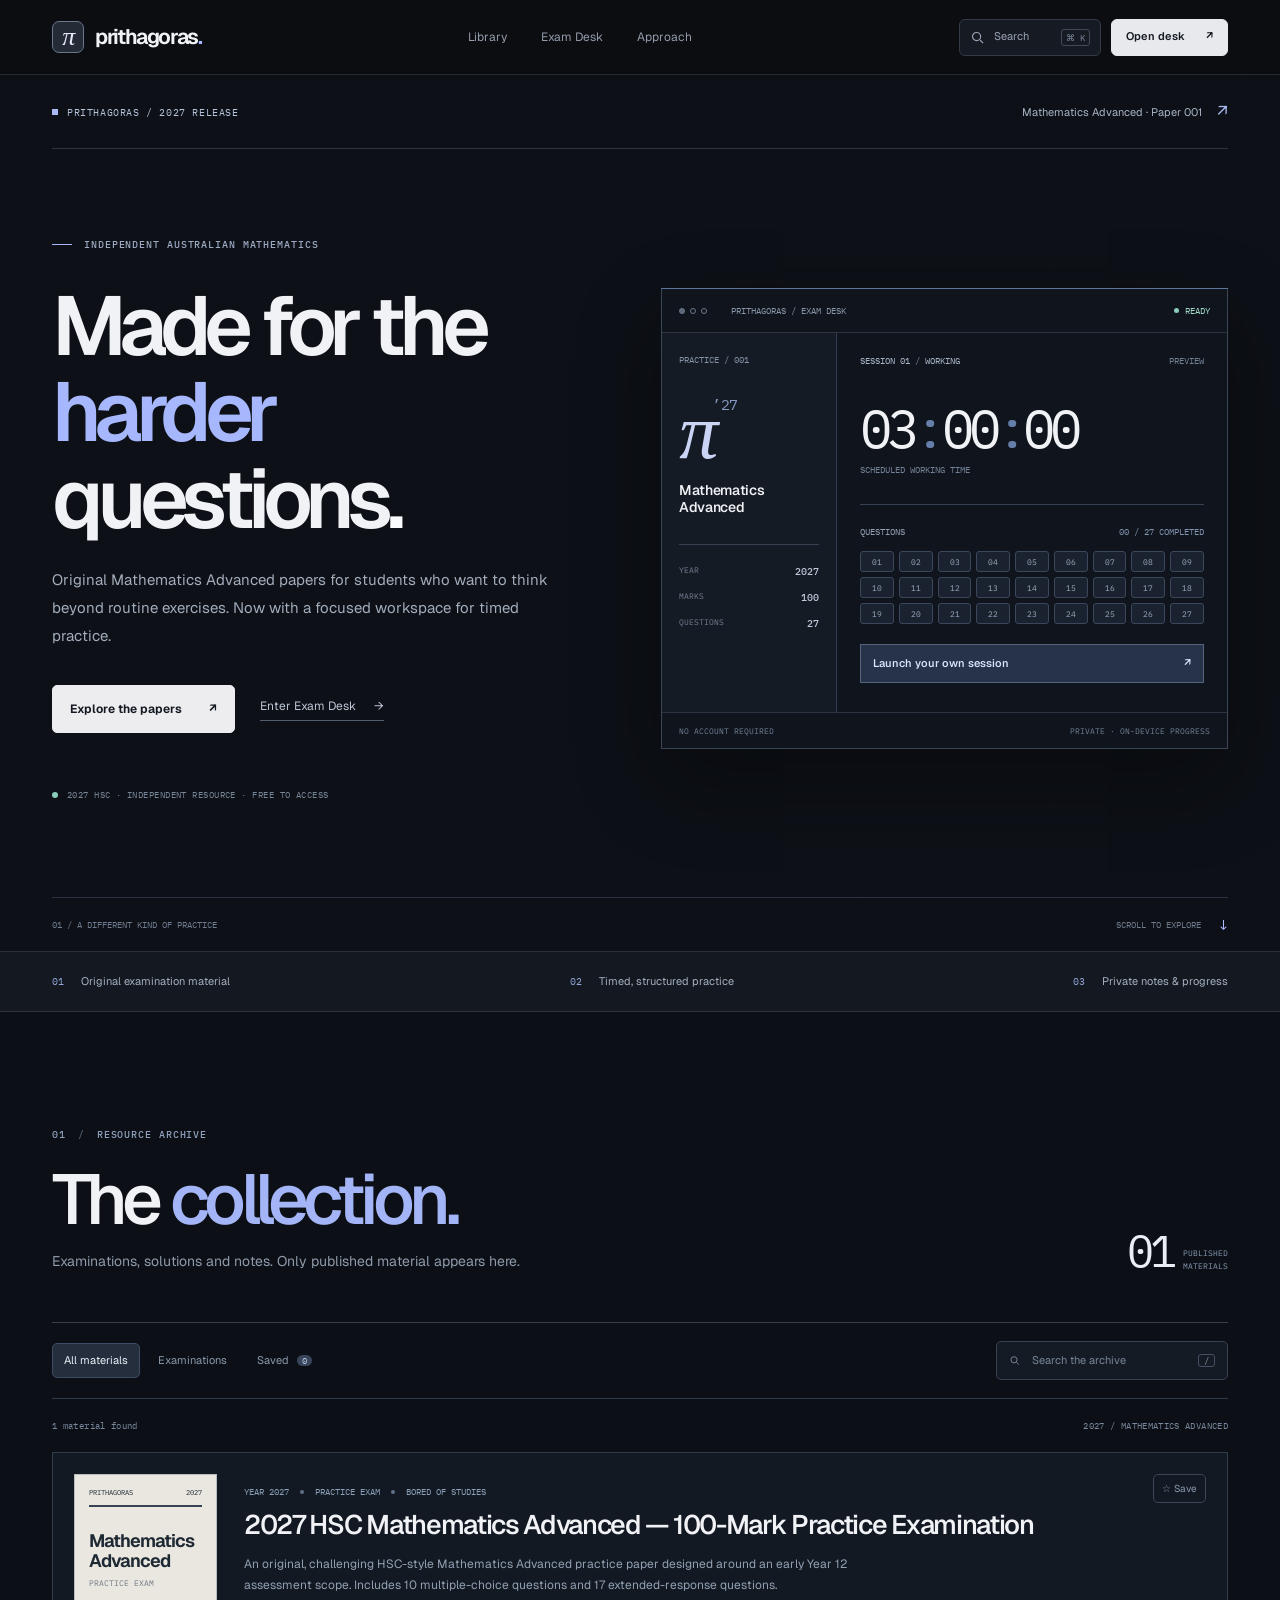
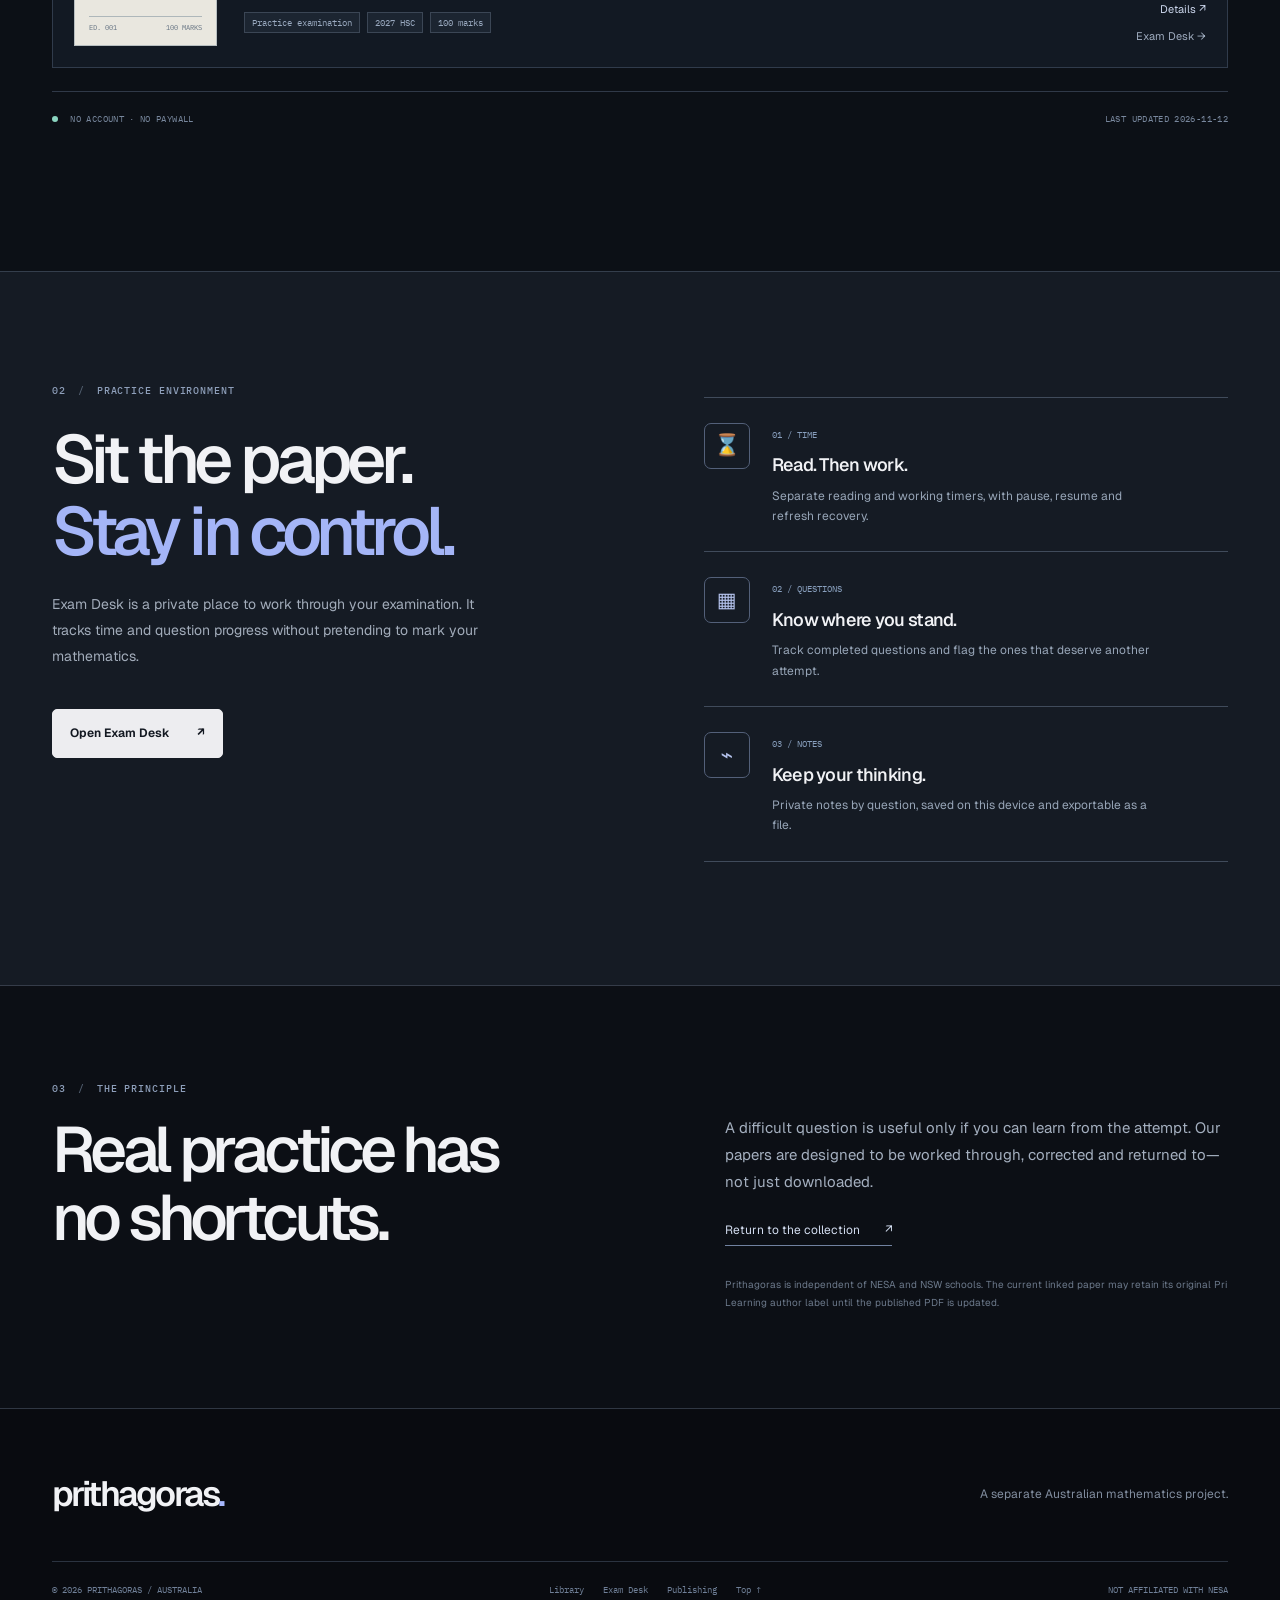
==== commit 32d66c93: "Build Prithagoras futuristic exam workspace and resource discovery" ====
--- a/index.html
+++ b/index.html
@@ -1,123 +1,108 @@
 <!doctype html>
 <html lang="en-AU">
 <head>
-  <meta charset="utf-8">
-  <meta name="viewport" content="width=device-width, initial-scale=1">
-  <meta name="theme-color" content="#0e1116">
-  <meta name="description" content="Prithagoras publishes original, challenging mathematics practice papers for Australian HSC students. Explore the free 2027 Mathematics Advanced collection.">
-  <meta property="og:title" content="Prithagoras — Mathematics worth working through">
-  <meta property="og:description" content="Independent HSC mathematics papers. Designed for students who enjoy the difficult questions.">
-  <meta property="og:type" content="website">
-  <link rel="icon" type="image/svg+xml" href="./favicon.svg">
-  <link rel="preconnect" href="https://fonts.googleapis.com">
-  <link rel="preconnect" href="https://fonts.gstatic.com" crossorigin>
-  <link href="https://fonts.googleapis.com/css2?family=DM+Sans:wght@400;500;600;700&family=IBM+Plex+Mono:wght@400;500;600&family=Instrument+Serif:ital@0;1&display=swap" rel="stylesheet">
-  <link rel="stylesheet" href="./styles.css">
-  <script src="./script.js" defer></script>
-  <title>Prithagoras — Mathematics worth working through</title>
+<meta charset="utf-8"><meta name="viewport" content="width=device-width,initial-scale=1">
+<meta name="theme-color" content="#0b0d11">
+<meta name="description" content="Prithagoras publishes original, demanding mathematics papers for Australian HSC students. Explore the 2027 Mathematics Advanced paper and practise with a private Exam Desk.">
+<meta property="og:title" content="Prithagoras — Made for the harder questions">
+<meta property="og:description" content="Original HSC maths papers. A focused exam workspace. Independent Australian mathematics resources.">
+<meta property="og:type" content="website">
+<link rel="icon" type="image/svg+xml" href="./favicon.svg">
+<link rel="preconnect" href="https://fonts.googleapis.com"><link rel="preconnect" href="https://fonts.gstatic.com" crossorigin>
+<link href="https://fonts.googleapis.com/css2?family=Geist:wght@400;450;500;550;600;650;700&family=IBM+Plex+Mono:wght@400;500;600&display=swap" rel="stylesheet">
+<link rel="stylesheet" href="./styles.css"><script src="./script.js" defer></script>
+<title>Prithagoras — Made for the harder questions</title>
 </head>
 <body>
-  <a href="#library" class="skip-link">Skip to resources</a>
-  <header class="header" id="top">
-    <div class="container header-inner">
-      <a href="./" class="wordmark" aria-label="Prithagoras home"><span class="logo-glyph" aria-hidden="true">π</span><span>prithagoras<span class="brand-dot">.</span></span></a>
-      <nav class="main-nav" id="main-nav" aria-label="Main navigation">
-        <a href="#library" class="nav-active">Library</a>
-        <a href="#method">Our method</a>
-        <a href="#about">About</a>
-      </nav>
-      <div class="nav-actions">
-        <span class="nav-edition">HSC / 2027</span>
-        <a href="#library" class="nav-library">Explore papers <span aria-hidden="true">↗</span></a>
-        <button class="nav-toggle" type="button" id="nav-toggle" aria-expanded="false" aria-controls="main-nav" aria-label="Toggle navigation"><span></span><span></span></button>
+<a href="#library" class="skip-link">Skip to materials</a>
+<div class="site">
+<header class="header" id="top">
+  <div class="container header-inner">
+    <a href="./" class="wordmark" aria-label="Prithagoras home"><span class="logo-glyph" aria-hidden="true">π</span><span>prithagoras<span class="brand-dot">.</span></span></a>
+    <nav class="main-nav" id="main-nav" aria-label="Primary navigation"><a href="#library">Library</a><a href="#workspace">Exam Desk</a><a href="#principles">Approach</a></nav>
+    <div class="nav-actions"><button id="open-search" class="search-trigger" type="button" aria-label="Open search"><svg viewBox="0 0 24 24" aria-hidden="true" fill="none" stroke="currentColor" stroke-width="1.8"><circle cx="10.5" cy="10.5" r="6.5"></circle><path d="m16 16 5 5"></path></svg><span>Search</span><kbd>⌘ K</kbd></button><a class="nav-library" href="./desk.html">Open desk <span>↗</span></a><button type="button" id="nav-toggle" class="nav-toggle" aria-expanded="false" aria-controls="main-nav" aria-label="Toggle navigation"><span></span><span></span></button></div>
+  </div>
+</header>
+<main>
+<section class="hero" aria-labelledby="hero-title">
+  <div class="container">
+    <div class="release-line"><div><span class="release-square"></span><span>PRITHAGORAS / 2027 RELEASE</span></div><a href="#library">Mathematics Advanced · Paper 001 <span aria-hidden="true">↗</span></a></div>
+    <div class="hero-grid">
+      <div class="hero-copy">
+        <div class="hero-overline"><span class="overline-rule"></span> INDEPENDENT AUSTRALIAN MATHEMATICS</div>
+        <h1 id="hero-title">Made for the<br><span>harder</span> questions<span class="hero-stop">.</span></h1>
+        <p>Original Mathematics Advanced papers for students who want to think beyond routine exercises. Now with a focused workspace for timed practice.</p>
+        <div class="hero-buttons"><a href="#library" class="primary-button">Explore the papers <span>↗</span></a><a href="./desk.html" class="secondary-link">Enter Exam Desk <span>→</span></a></div>
+        <div class="hero-footnote"><span class="mini-status-dot"></span> 2027 HSC · INDEPENDENT RESOURCE · FREE TO ACCESS</div>
+      </div>
+      <div class="hero-workspace" aria-label="Exam Desk preview — open the real workspace to start a practice session">
+        <div class="workspace-top"><div class="workspace-window-dots"><i></i><i></i><i></i></div><span>PRITHAGORAS / EXAM DESK</span><span class="workspace-state"><i></i> READY</span></div>
+        <div class="workspace-inside">
+          <div class="workspace-left">
+            <div class="workspace-kicker">PRACTICE / 001</div>
+            <div class="workspace-paper-mark">π<span>’27</span></div>
+            <div class="workspace-subject">Mathematics<br>Advanced</div>
+            <div class="workspace-sep"></div>
+            <div class="workspace-property"><span>YEAR</span><b>2027</b></div>
+            <div class="workspace-property"><span>MARKS</span><b>100</b></div>
+            <div class="workspace-property"><span>QUESTIONS</span><b>27</b></div>
+          </div>
+          <div class="workspace-right">
+            <div class="workspace-internal-head"><span>SESSION 01 <span class="thin-slash">/</span> WORKING</span><span>PREVIEW</span></div>
+            <div class="workspace-time">03<span>:</span>00<span>:</span>00</div>
+            <div class="workspace-time-label">SCHEDULED WORKING TIME</div>
+            <div class="workspace-divider"></div>
+            <div class="workspace-question-head"><span>QUESTIONS</span><span>00 / 27 COMPLETED</span></div>
+            <div class="workspace-question-grid" aria-hidden="true">
+              <span>01</span><span>02</span><span>03</span><span>04</span><span>05</span><span>06</span><span>07</span><span>08</span><span>09</span>
+              <span>10</span><span>11</span><span>12</span><span>13</span><span>14</span><span>15</span><span>16</span><span>17</span><span>18</span>
+              <span>19</span><span>20</span><span>21</span><span>22</span><span>23</span><span>24</span><span>25</span><span>26</span><span>27</span>
+            </div>
+            <a href="./desk.html" class="workspace-launch">Launch your own session <span>↗</span></a>
+          </div>
+        </div>
+        <div class="workspace-bottom"><span>NO ACCOUNT REQUIRED</span><span>PRIVATE · ON-DEVICE PROGRESS</span></div>
       </div>
     </div>
-  </header>
+    <div class="hero-endline"><span>01 / A DIFFERENT KIND OF PRACTICE</span><span>SCROLL TO EXPLORE <span aria-hidden="true">↓</span></span></div>
+  </div>
+</section>
 
-  <main>
-    <section class="hero" aria-labelledby="hero-title">
-      <div class="container hero-layout">
-        <div class="hero-copy">
-          <div class="eyebrow"><span class="eyebrow-bar"></span> AN INDEPENDENT MATHEMATICS STUDIO <span class="eyebrow-sep">/</span> SYDNEY</div>
-          <h1 id="hero-title">The work<br>is the <span class="serif-accent">point.</span></h1>
-          <p class="hero-lead">Original mathematics papers for students who want more than familiar questions. Precise, demanding practice for the 2027 HSC.</p>
-          <div class="hero-buttons">
-            <a class="primary-button" href="#library">Browse the library <span aria-hidden="true">↗</span></a>
-            <a class="quiet-link" href="#method">Why we make these <span aria-hidden="true">→</span></a>
-          </div>
-          <div class="hero-footnote"><span class="note-bar"></span> NOT AN OFFICIAL NESA OR SCHOOL RESOURCE</div>
-        </div>
+<section class="utility-strip"><div class="container utility-inner"><span><i>01</i> Original examination material</span><span><i>02</i> Timed, structured practice</span><span><i>03</i> Private notes & progress</span></div></section>
 
-        <div class="exam-preview" aria-label="Preview of the 2027 HSC Mathematics Advanced practice examination">
-          <div class="preview-topline"><span>EXAMINATION SERIES</span><span>EDITION 001 <b>—</b> 2027</span></div>
-          <div class="paper-stage">
-            <div class="paper-sheet">
-              <div class="paper-head"><span>PRITHAGORAS</span><span>AUSTRALIAN MATHEMATICS</span></div>
-              <div class="paper-divider"></div>
-              <div class="paper-heading"><span>2027</span><h2>Mathematics<br>Advanced</h2><p>Assessment 1 — Practice examination</p></div>
-              <div class="paper-fine-rule"></div>
-              <div class="paper-information"><div><span>SECTION I</span><strong>10 marks</strong><small>10 multiple-choice questions</small></div><div><span>SECTION II</span><strong>90 marks</strong><small>17 extended responses</small></div></div>
-              <div class="paper-lower"><span>Independent practice resource<br>Not issued or endorsed by NESA</span><span>01 / 27</span></div>
-            </div>
-            <div class="paper-side-label"><span>100</span><small>TOTAL<br>MARKS</small></div>
-          </div>
-          <div class="preview-caption"><span>01 — THE ASSESSMENT SERIES</span><span>MADE TO BE WORKED THROUGH, NOT SKIMMED</span></div>
-        </div>
+<section id="library" class="library-section" aria-labelledby="library-heading">
+  <div class="container">
+    <div class="section-head"><div><div class="section-label">01 <span>/</span> RESOURCE ARCHIVE</div><h2 id="library-heading">The <em>collection.</em></h2><p>Examinations, solutions and notes. Only published material appears here.</p></div><div class="section-count"><strong id="collection-count">01</strong><span>PUBLISHED<br>MATERIALS</span></div></div>
+    <div class="library-shell">
+      <div class="library-controls"><div class="filter-list" id="library-filters" role="group" aria-label="Resource filters"><button type="button" class="filter-button active" data-filter="all" aria-pressed="true">All materials</button><button type="button" class="filter-button" data-filter="exam" aria-pressed="false">Examinations</button><button type="button" class="filter-button" data-filter="solutions" aria-pressed="false">Solutions</button><button type="button" class="filter-button" data-filter="notes" aria-pressed="false">Notes</button><button type="button" class="filter-button" data-filter="saved" aria-pressed="false">Saved <span class="saved-badge" id="saved-count">0</span></button></div><label class="search-field" for="resource-search"><svg viewBox="0 0 24 24" aria-hidden="true" fill="none" stroke="currentColor" stroke-width="1.75"><circle cx="10.5" cy="10.5" r="6.5"></circle><path d="m16 16 5 5"></path></svg><input type="search" id="resource-search" placeholder="Search the archive" autocomplete="off"><kbd>/</kbd></label></div>
+      <div class="library-meta"><span id="results-meta" aria-live="polite">Loading collection…</span><span>2027 / MATHEMATICS ADVANCED</span></div>
+      <div class="resource-list" id="resource-list" aria-live="polite"><div class="resource-placeholder">Loading published materials…</div></div>
+      <div class="library-footer"><span><i class="live-dot"></i> NO ACCOUNT · NO PAYWALL</span><span>LAST UPDATED <span id="library-updated">—</span></span></div>
+    </div>
+  </div>
+</section>
+
+<section id="workspace" class="product-section" aria-labelledby="workspace-heading">
+  <div class="container">
+    <div class="section-label">02 <span>/</span> PRACTICE ENVIRONMENT</div>
+    <div class="product-grid">
+      <div class="product-intro"><h2 id="workspace-heading">Sit the paper.<br><em>Stay in control.</em></h2><p>Exam Desk is a private place to work through your examination. It tracks time and question progress without pretending to mark your mathematics.</p><a href="./desk.html" class="product-button">Open Exam Desk <span>↗</span></a></div>
+      <div class="feature-stack">
+        <article class="feature-row"><div class="feature-icon">⌛</div><div><span>01 / TIME</span><h3>Read. Then work.</h3><p>Separate reading and working timers, with pause, resume and refresh recovery.</p></div></article>
+        <article class="feature-row"><div class="feature-icon">▦</div><div><span>02 / QUESTIONS</span><h3>Know where you stand.</h3><p>Track completed questions and flag the ones that deserve another attempt.</p></div></article>
+        <article class="feature-row"><div class="feature-icon">⌁</div><div><span>03 / NOTES</span><h3>Keep your thinking.</h3><p>Private notes by question, saved on this device and exportable as a file.</p></div></article>
       </div>
-    </section>
+    </div>
+  </div>
+</section>
 
-    <div class="index-bar"><div class="container index-inner"><span><b>01</b> 100-mark examination</span><span><b>02</b> HSC Mathematics Advanced</span><span><b>03</b> Free public resource</span><span class="index-edition">VOLUME 001 · 2027</span></div></div>
+<section id="principles" class="principles-section"><div class="container principles-grid"><div><div class="section-label">03 <span>/</span> THE PRINCIPLE</div><h2>Real practice has<br>no shortcuts.</h2></div><div><p>A difficult question is useful only if you can learn from the attempt. Our papers are designed to be worked through, corrected and returned to—not just downloaded.</p><a href="#library">Return to the collection <span>↗</span></a><small>Prithagoras is independent of NESA and NSW schools. The current linked paper may retain its original Pri Learning author label until the published PDF is updated.</small></div></div></section>
+</main>
+<footer class="site-footer"><div class="container"><div class="footer-upper"><a href="#top" class="footer-wordmark">prithagoras<span>.</span></a><span>A separate Australian mathematics project.</span></div><div class="footer-lower"><span>© <span id="year">2026</span> PRITHAGORAS / AUSTRALIA</span><div><a href="#library">Library</a><a href="./desk.html">Exam Desk</a><a href="./studio.html">Publishing</a><a href="#top">Top ↑</a></div><span>NOT AFFILIATED WITH NESA</span></div></div></footer>
+</div>
 
-    <section class="section library-section" id="library" aria-labelledby="library-title">
-      <div class="container">
-        <div class="section-heading"><div><div class="overline">01 <span class="divider-tick">/</span> THE LIBRARY</div><h2 id="library-title">Browse the <span class="serif-accent">collection.</span></h2><p>Original practice resources, with new material added as it's ready.</p></div><div class="section-side-note">OPEN ACCESS<br>NO STUDENT ACCOUNT REQUIRED</div></div>
-
-        <div class="library-shell">
-          <div class="library-controls">
-            <div class="filter-group" id="library-filters" role="group" aria-label="Resource category">
-              <button type="button" data-filter="all" class="filter active" aria-pressed="true">All materials <span id="resource-total">1</span></button>
-              <button type="button" data-filter="exam" class="filter" aria-pressed="false">Examinations</button>
-              <button type="button" data-filter="solutions" class="filter" aria-pressed="false">Solutions</button>
-              <button type="button" data-filter="notes" class="filter" aria-pressed="false">Notes</button>
-            </div>
-            <label class="search-field" for="resource-search">
-              <svg viewBox="0 0 24 24" fill="none" stroke="currentColor" stroke-width="1.75" aria-hidden="true"><circle cx="11" cy="11" r="6.5"></circle><path d="m16 16 5 5"></path></svg>
-              <input id="resource-search" type="search" placeholder="Search materials" autocomplete="off">
-              <kbd>/</kbd>
-            </label>
-          </div>
-          <div class="library-meta"><span id="results-meta" aria-live="polite">Loading materials…</span><span>NEWEST FIRST <span class="sort-arrow">↓</span></span></div>
-          <div class="resource-list" id="resource-list" aria-live="polite"><div class="resource-placeholder">Loading the collection…</div></div>
-          <div class="library-legend"><span><i aria-hidden="true"></i> INDEPENDENTLY PUBLISHED</span><span>Last update <span id="library-updated">—</span></span></div>
-        </div>
-      </div>
-    </section>
-
-    <section class="method-section section" id="method" aria-labelledby="method-title">
-      <div class="container">
-        <div class="section-heading method-heading"><div><div class="overline">02 <span class="divider-tick">/</span> THE METHOD</div><h2 id="method-title">A practice paper<br>should make you <span class="serif-accent">think.</span></h2></div><div class="method-intro">Not every question needs to be unfamiliar. But good practice should expose the difference between remembering a method and understanding it.</div></div>
-        <div class="method-list">
-          <div class="method-row"><div class="method-num">01</div><div class="method-content"><h3>Attempt it properly.</h3><p>Set a timer. Work without looking at solutions. Treat each line of reasoning as part of the answer.</p></div><span class="method-symbol" aria-hidden="true">↗</span></div>
-          <div class="method-row"><div class="method-num">02</div><div class="method-content"><h3>Find the exact gap.</h3><p>Was the difficulty conceptual, algebraic, or a careless mistake? Identify the point where the reasoning broke down.</p></div><span class="method-symbol" aria-hidden="true">∴</span></div>
-          <div class="method-row"><div class="method-num">03</div><div class="method-content"><h3>Return to the question.</h3><p>Redo it later, without notes. The goal is not to remember the solution—it is to be able to reconstruct it.</p></div><span class="method-symbol" aria-hidden="true">↺</span></div>
-        </div>
-      </div>
-    </section>
-
-    <section class="about-section" id="about">
-      <div class="container about-layout">
-        <div><div class="overline">03 <span class="divider-tick">/</span> ABOUT PRITHAGORAS</div><h2>Built around the<br><span class="serif-accent">difficult questions.</span></h2></div>
-        <div class="about-copy"><p>Prithagoras is an independent Australian mathematics resource project. It publishes challenging examinations and study material for NSW students.</p><p>Each release is intended to be useful on its own—no account, no gated download and no manufactured difficulty scores.</p><a href="#library" class="about-action">See the materials <span>↗</span></a></div>
-      </div>
-    </section>
-  </main>
-
-  <footer class="footer"><div class="container">
-    <div class="footer-top"><a href="#top" class="footer-brand">prithagoras<span>.</span></a><span>Mathematics worth working through.</span></div>
-    <div class="footer-bottom"><span>© <span id="year">2026</span> Prithagoras · Sydney, Australia</span><span>Independent resource · Not affiliated with NESA or any school</span><a href="./studio.html">Publishing studio ↗</a></div>
-  </div></footer>
-
-  <dialog class="detail-dialog" id="resource-dialog" aria-labelledby="detail-title"><div id="resource-dialog-body"></div><button class="detail-close" id="close-resource" type="button" aria-label="Close resource details">✕</button></dialog>
-  <div id="toast" class="toast" role="status" aria-live="polite"></div>
+<dialog id="command-dialog" class="command-dialog" aria-labelledby="command-title"><div class="command-header"><div id="command-title">SEARCH PRITHAGORAS</div><button type="button" id="close-command" aria-label="Close search">ESC ✕</button></div><label class="command-input" for="command-input"><svg viewBox="0 0 24 24" aria-hidden="true" fill="none" stroke="currentColor" stroke-width="1.8"><circle cx="10.5" cy="10.5" r="6.5"></circle><path d="m16 16 5 5"></path></svg><input id="command-input" type="search" placeholder="Find papers, pages and tools…" autocomplete="off"></label><div class="command-results" id="command-results"></div><div class="command-footer"><span>↑ ↓ to navigate</span><span>↵ select · esc close</span></div></dialog>
+<dialog id="resource-dialog" class="detail-dialog" aria-labelledby="detail-title"><div id="resource-dialog-body"></div><button type="button" id="close-resource" class="detail-close" aria-label="Close details">✕</button></dialog>
+<div id="toast" class="toast" role="status" aria-live="polite"></div>
 </body>
 </html>
--- a/styles.css
+++ b/styles.css
@@ -1,169 +1,22 @@
-/* Prithagoras — editorial product design. Explicit, content-first, no decorative effects. */
-:root{color-scheme:dark;--bg:#0e1116;--dark:#12161e;--dark-2:#1a1e27;--hair:#30353e;--type:#f4f3ee;--muted:#9da3ad;--blue:#a7baff;--paper:#f1f0ec;--paper-ink:#1d232b;--paper-muted:#687078;--paper-line:#d4d8db;--font:'DM Sans',system-ui,-apple-system,BlinkMacSystemFont,'Segoe UI',sans-serif;--display:var(--font);--serif:'Instrument Serif',Georgia,serif;--mono:'IBM Plex Mono',monospace}
-*{box-sizing:border-box}
-html{scroll-behavior:smooth;scroll-padding-top:90px}
-body{margin:0;background:var(--bg);color:var(--type);font:400 15px/1.5 var(--font);-webkit-font-smoothing:antialiased}
-a{color:inherit;text-decoration:none}
-button,input{font:inherit}
-button{cursor:pointer}
-button:focus-visible,a:focus-visible,input:focus-visible{outline:2px solid var(--blue);outline-offset:4px}
-::selection{background:var(--blue);color:var(--bg)}
-.skip-link{position:absolute;top:-80px;left:12px;z-index:100;padding:12px 16px;background:white;color:black}
-.skip-link:focus{top:12px}
-.container{max-width:1240px;width:calc(100% - 80px);margin:auto}
-.header{position:relative;background:#0e1116;border-bottom:1px solid #282d34;z-index:10}
-.header-inner{min-height:76px;display:flex;align-items:center;justify-content:space-between;gap:28px}
-.wordmark{display:inline-flex;align-items:center;gap:12px;font-weight:700;font-size:21px;letter-spacing:-.06em;white-space:nowrap}
-.logo-glyph{width:34px;height:34px;display:inline-grid;place-items:center;background:#eef0ea;color:#202630;font:italic 26px var(--serif);border-radius:4px}
-.brand-dot{color:#aab8fd}
-.main-nav{display:flex;align-items:center;gap:39px;margin-left:auto;margin-right:auto}
-.main-nav a{font-size:12px;color:#929aa5;transition:color .18s}
-.main-nav a:hover,.main-nav a.nav-active{color:#fff}
-.nav-actions{display:flex;align-items:center;gap:24px}
-.nav-edition{font:500 10px var(--mono);letter-spacing:.04em;color:#a1a9b6}
-.nav-library{font-size:12px;font-weight:600;background:#e8ebea;color:#15191f;padding:11px 15px;border-radius:5px;display:inline-flex;align-items:center;gap:25px;transition:background .2s}
-.nav-library:hover{background:white}
-.nav-toggle{display:none}
-.hero{background:#11151c;border-bottom:1px solid #2b3039}
-.hero-layout{display:grid;grid-template-columns:1fr minmax(0,0.96fr);align-items:center;gap:70px;padding-top:97px;padding-bottom:96px;min-height:695px}
-.eyebrow,.overline,.hero-footnote{font:500 10px var(--mono);letter-spacing:.05em}
-.eyebrow{display:flex;gap:12px;align-items:center;color:#a6adbb}
-.eyebrow-bar{display:inline-block;width:24px;height:2px;background:#a3b5ff}
-.eyebrow-sep{color:#555e6b}
-.hero h1{font-weight:600;font-size:clamp(68px,7vw,104px);line-height:1.005;letter-spacing:-.084em;margin:28px 0 27px}
-.serif-accent{font-family:var(--serif);font-weight:400;font-style:italic;letter-spacing:-.04em}
-.hero h1 .serif-accent{color:#b6c3ff;white-space:nowrap;font-size:1.11em}
-.hero-lead{font-size:15.5px;line-height:1.85;color:#abb3c1;max-width:448px;margin:0}
-.hero-buttons{display:flex;align-items:center;gap:30px;margin-top:31px}
-.primary-button{display:inline-flex;align-items:center;gap:30px;justify-content:space-between;min-height:47px;border-radius:5px;background:#eceee9;color:#161a21;font-size:12px;font-weight:700;padding:0 17px;transition:background .2s,transform .2s}
-.primary-button:hover{background:white;transform:translateY(-2px)}
-.quiet-link{font-size:12px;color:#bbc1cd;border-bottom:1px solid #555b65;padding-bottom:3px;display:inline-flex;gap:18px}
-.quiet-link:hover{color:white}
-.hero-footnote{display:flex;gap:12px;align-items:center;color:#66717f;margin-top:60px;font-size:9px}
-.note-bar{display:inline-block;width:18px;height:1px;background:#68727e}
-.exam-preview{border:1px solid #383e47;min-width:0;align-self:stretch;max-height:550px;background:#191e27;display:flex;flex-direction:column}
-.preview-topline,.preview-caption{padding:16px 23px;display:flex;justify-content:space-between;gap:10px;font:500 9px var(--mono);letter-spacing:.035em;color:#a4acb8}
-.preview-topline{border-bottom:1px solid #363c44}
-.preview-topline b{font-weight:400;color:#717c8a}
-.paper-stage{min-height:0;flex:1;display:flex;justify-content:center;align-items:center;gap:22px;padding:22px 28px 28px}
-.paper-sheet{background:#f1efe7;color:#212a33;width:min(100%,380px);min-height:407px;padding:24px 28px;box-shadow:0 14px 27px #05070940;display:flex;flex-direction:column;transform:rotate(-1.3deg);border:1px solid #d7d5d0}
-.paper-head{display:flex;justify-content:space-between;gap:12px;align-items:center;font:600 8px var(--mono);letter-spacing:.075em}
-.paper-head span:last-child{color:#66707b;font-weight:400}
-.paper-divider{margin-top:14px;height:3px;background:#333c48}
-.paper-heading{margin-top:45px}
-.paper-heading>span{font:500 11px var(--mono);color:#7b8795}
-.paper-heading h2{font-weight:600;letter-spacing:-.055em;font-size:39px;line-height:1.08;margin:11px 0}
-.paper-heading p{font:500 11px var(--mono);color:#59616d;margin:0}
-.paper-fine-rule{height:1px;background:#b4bac0;margin:39px 0 16px}
-.paper-information{display:grid;grid-template-columns:1fr 1fr;gap:17px}
-.paper-information div{display:flex;flex-direction:column;gap:3px}
-.paper-information span{font:500 9px var(--mono);color:#67717c}
-.paper-information strong{font-size:19px;letter-spacing:-.04em;font-weight:600}
-.paper-information small{font-size:9px;color:#697480}
-.paper-lower{display:flex;justify-content:space-between;align-items:flex-end;margin-top:auto;padding-top:22px;color:#7b8490;font:8px/1.6 var(--mono)}
-.paper-side-label{writing-mode:vertical-rl;display:flex;align-items:center;gap:14px;color:#e8e9e7;white-space:nowrap}
-.paper-side-label>span{font-size:68px;font-weight:500;letter-spacing:-.08em;line-height:1}
-.paper-side-label small{font:9px var(--mono);color:#929baa}
-.preview-caption{border-top:1px solid #363c44;color:#7a8796}
-.index-bar{border-bottom:1px solid #353a43;background:#171b23}
-.index-inner{min-height:65px;display:flex;align-items:center;gap:38px;font-size:11px;color:#a9b1bd}
-.index-inner b{font:500 10px var(--mono);color:#8696c8;margin-right:8px}
-.index-edition{font:10px var(--mono);margin-left:auto;color:#6f7989}
-.section{padding-top:105px;padding-bottom:118px}
-.library-section{color:var(--paper-ink);background:var(--paper)}
-.section-heading{display:flex;justify-content:space-between;align-items:flex-end;gap:40px;margin-bottom:49px}
-.overline{color:#69747e;font-size:10px;letter-spacing:.055em}
-.divider-tick{color:#b1b7bd;padding:0 5px}
-.section-heading h2{font-size:clamp(42px,4.6vw,67px);font-weight:600;letter-spacing:-.07em;line-height:1.12;margin:19px 0 15px}
-.section-heading .serif-accent{color:#526f99}
-.section-heading p{font-size:14px;color:#69717a;margin:0}
-.section-side-note{font:10px/1.8 var(--mono);color:#899097;text-align:right;letter-spacing:.05em}
-.library-shell{border-top:1px solid #c9ccd0}
-.library-controls{display:flex;justify-content:space-between;align-items:center;gap:32px;padding:19px 0;border-bottom:1px solid #d0d3d5}
-.filter-group{display:flex;flex-wrap:wrap;gap:7px}
-.filter{border:1px solid transparent;color:#636d77;background:transparent;font-size:12px;padding:8px 11px;border-radius:4px}
-.filter:hover{color:#1a2530;background:#e5e7e8}
-.filter.active{background:#28313d;color:white}
-.filter span{font:10px var(--mono);margin-left:8px;color:#bfc7d4}
-.filter[hidden]{display:none}
-.search-field{height:39px;min-width:218px;max-width:285px;display:flex;align-items:center;gap:9px;background:#fafaf8;border:1px solid #cbd0d5;border-radius:4px;padding:0 10px;color:#6f7781}
-.search-field:focus-within{border-color:#5b75ab;box-shadow:0 0 0 2px #c5d2ed80}
-.search-field svg{height:16px;width:16px;flex-shrink:0}
-.search-field input{min-width:0;width:100%;font-size:12px;color:#1b222b;background:transparent;border:0;outline:0}
-.search-field input::placeholder{color:#838d96}
-.search-field kbd{font:10px var(--mono);border:1px solid #c9cdd3;border-radius:3px;padding:0 5px}
-.library-meta{display:flex;justify-content:space-between;gap:15px;padding:22px 0;color:#7e8690;font:10px var(--mono)}
-.sort-arrow{font-size:15px;color:#344b69}
-.resource-list{min-height:190px}
-.resource-row{position:relative;display:grid;grid-template-columns:154px 1fr auto;gap:32px;background:#fafaf7;padding:28px;border:1px solid #d1d5d8;margin-bottom:12px;align-items:center;transition:border-color .2s,background .2s,box-shadow .2s}
-.resource-row:hover{background:#fff;border-color:#9aabbf;box-shadow:0 8px 22px #1d253013}
-.resource-cover{height:188px;padding:15px;background:#e5e2d8;color:#212932;border:1px solid #bfc1bd;display:flex;flex-direction:column;overflow:hidden;min-width:0}
-.resource-cover-top{display:flex;justify-content:space-between;gap:4px;border-bottom:2px solid #465161;padding-bottom:9px;font:7px var(--mono);letter-spacing:.02em}
-.resource-cover-name{font:600 19px/1.04 var(--font);letter-spacing:-.06em;margin-top:22px}
-.resource-cover-type{font:7px var(--mono);color:#55616e;margin-top:9px}
-.resource-cover-bottom{margin-top:auto;border-top:1px solid #a7adaf;padding-top:7px;display:flex;justify-content:space-between;font:8px var(--mono);color:#69737e}
-.resource-meta{font:10px var(--mono);color:#76808b;margin-bottom:12px;display:flex;align-items:center;gap:11px}
-.resource-meta i{width:4px;height:4px;border-radius:50%;background:#8e98a2}
-.resource-row h3{font-weight:600;font-size:clamp(19px,2vw,29px);line-height:1.2;letter-spacing:-.05em;margin:0 0 14px;max-width:635px}
-.resource-description{font-size:12.5px;line-height:1.7;color:#67727f;margin:0;max-width:565px}
-.resource-tags{display:flex;flex-wrap:wrap;gap:7px;margin-top:21px}
-.resource-tags span{font:10px var(--mono);border:1px solid #d4d8dc;padding:6px 8px;color:#606b75;background:#f1f2f0}
-.resource-go{display:inline-flex;align-items:center;gap:22px;font-size:12px;font-weight:700;color:#2a3b54;white-space:nowrap;padding-left:8px}
-.resource-row>a.card-link{position:absolute;inset:0;outline-offset:3px;z-index:2}
-.resource-row:hover .resource-go span{transform:translate(2px,-2px)}
-.resource-go span{font-size:19px;transition:transform .2s}
-.empty-state,.resource-placeholder{text-align:center;color:#6d7884;padding:64px 20px;border:1px dashed #c8cdd1;font-size:13px}
-.empty-state strong{display:block;color:#26313b;font-size:18px;margin-bottom:9px}
-.empty-state button{margin-top:14px;background:#28313d;color:white;border:0;border-radius:4px;padding:9px 14px;font-size:12px}
-.library-legend{display:flex;justify-content:space-between;gap:10px;border-top:1px solid #d4d8d9;margin-top:20px;padding-top:17px;font:10px var(--mono);color:#90979d}
-.library-legend i{display:inline-block;height:6px;width:6px;background:#657d9a;border-radius:50%;margin-right:7px;vertical-align:middle}
-.method-section{background:#12161e;border-top:1px solid #2c323a}
-.method-heading{margin-bottom:60px;gap:85px}
-.method-heading h2{color:#eef0ee;margin-bottom:0}
-.method-heading .serif-accent{color:#b7c6ff}
-.method-heading .overline{color:#939daa}
-.method-intro{font-size:15px;line-height:1.8;color:#9da7b5;max-width:375px;padding-bottom:3px}
-.method-list{border-top:1px solid #353d46}
-.method-row{display:grid;grid-template-columns:100px 1fr 50px;gap:28px;align-items:center;border-bottom:1px solid #353d46;padding:31px 0}
-.method-num{color:#8b9bb6;font:11px var(--mono)}
-.method-content h3{margin:0 0 6px;font-size:23px;font-weight:500;letter-spacing:-.045em}
-.method-content p{margin:0;color:#98a2af;font-size:13px;line-height:1.7;max-width:710px}
-.method-symbol{font:italic 36px var(--serif);color:#929cae;text-align:right}
-.about-section{background:#e5e5e0;color:#202730;padding:97px 0}
-.about-layout{display:grid;grid-template-columns:1fr .8fr;gap:90px}
-.about-layout h2{font-size:clamp(39px,4.4vw,62px);font-weight:600;line-height:1.12;letter-spacing:-.068em;margin:23px 0 0}
-.about-layout .serif-accent{color:#58749a}
-.about-copy{padding-top:18px}
-.about-copy p{font-size:15px;line-height:1.8;color:#58626e;margin:0 0 17px}
-.about-action{display:inline-flex;gap:38px;align-items:center;border-bottom:1px solid #52667d;color:#23394f;font-size:12px;font-weight:700;padding-bottom:5px;margin-top:14px}
-.footer{background:#0e1116}
-.footer-top{border-bottom:1px solid #2b3139;display:flex;align-items:center;justify-content:space-between;gap:20px;padding:56px 0 43px}
-.footer-brand{font-size:30px;font-weight:700;letter-spacing:-.07em}
-.footer-brand span{color:#a9baff}
-.footer-top>span{font:italic 24px var(--serif);color:#a9b2bf}
-.footer-bottom{display:flex;justify-content:space-between;gap:22px;padding:22px 0 35px;font:10px var(--mono);color:#76818e}
-.footer-bottom a{color:#b0bdce}
-.footer-bottom a:hover{color:white}
-.detail-dialog{width:calc(100% - 32px);max-width:685px;max-height:88vh;overflow:auto;background:#f1f0eb;color:#1e252f;border:1px solid #d6d5d0;padding:0;box-shadow:0 35px 110px #0008}
-.detail-dialog::backdrop{background:#0a0c12b9;backdrop-filter:blur(2px)}
-.detail-head{display:flex;align-items:center;justify-content:space-between;gap:10px;padding:20px 29px;border-bottom:1px solid #d1d3d2;font:10px var(--mono);color:#65707b}
-.detail-body{padding:30px 36px 40px}
-.detail-title{font-size:39px;line-height:1.16;letter-spacing:-.06em;margin:0 0 16px;font-weight:600}
-.detail-desc{font-size:14px;line-height:1.8;color:#606c79;max-width:550px}
-.detail-data{display:grid;grid-template-columns:repeat(3,1fr);border-top:1px solid #d1d6d8;border-bottom:1px solid #d1d6d8;margin:27px 0;padding:18px 0;gap:9px}
-.detail-data span{font:10px var(--mono);color:#75808b}
-.detail-data strong{display:block;color:#242d38;font-size:18px;font-weight:600;margin-bottom:5px;letter-spacing:-.04em}
-.detail-actions{display:flex;gap:10px;flex-wrap:wrap}
-.detail-actions a,.detail-actions button{padding:12px 15px;background:#242d3b;border:1px solid #242d3b;color:white;font-size:12px;font-weight:600;border-radius:4px}
-.detail-actions button{background:transparent;color:#242d3b}
-.detail-note{font-size:10px;line-height:1.6;color:#7d8590;margin-top:23px}
-.detail-close{position:absolute;right:18px;top:17px;border:0;background:transparent;color:#626c79;font-size:15px}
-.toast{position:fixed;bottom:22px;left:50%;transform:translate(-50%,15px);opacity:0;background:#242e3d;color:#fff;border:1px solid #67758d;padding:10px 16px;font-size:12px;z-index:80;pointer-events:none;transition:opacity .2s,transform .2s;border-radius:4px}
-.toast.visible{opacity:1;transform:translate(-50%,0)}
-@media(max-width:1100px){.container{width:calc(100% - 64px)}.hero-layout{gap:34px}.hero h1{font-size:clamp(62px,7vw,87px)}.paper-stage{padding:18px}.paper-sheet{padding:20px;min-height:390px}.paper-side-label>span{font-size:49px}.index-edition{display:none}.index-inner{gap:24px}.resource-row{grid-template-columns:130px 1fr;gap:22px}.resource-cover{height:170px}.resource-go{grid-column:2;padding-left:0}.method-heading{gap:40px}}
-@media(max-width:790px){.container{width:calc(100% - 42px)}.header-inner{min-height:67px}.main-nav{display:none;position:absolute;top:67px;left:0;right:0;margin:0;padding:14px 21px 23px;flex-direction:column;align-items:flex-start;gap:20px;background:#0e1116;border-bottom:1px solid #323a45}.main-nav.open{display:flex}.nav-actions{margin-left:auto}.nav-edition{display:none}.nav-library{font-size:11px;padding:10px}.nav-toggle{display:flex;width:38px;height:38px;background:transparent;border:1px solid #434c57;border-radius:4px;flex-direction:column;align-items:center;justify-content:center;gap:6px}.nav-toggle span{width:16px;height:1px;background:#f4f4ee}.hero-layout{grid-template-columns:1fr;min-height:0;padding:72px 0 77px;gap:53px}.hero h1{font-size:clamp(58px,10vw,92px)}.hero-lead{max-width:570px}.hero-footnote{margin-top:34px}.exam-preview{max-width:550px;width:100%;justify-self:center;max-height:none}.paper-stage{min-height:440px}.paper-sheet{width:360px;min-height:395px}.index-inner{flex-wrap:wrap;padding:19px 0;gap:9px 24px}.section{padding:77px 0}.section-heading{gap:25px}.section-heading h2{font-size:clamp(43px,6.5vw,60px)}.section-side-note{display:none}.library-controls{flex-wrap:wrap}.search-field{max-width:none;flex:1}.resource-row{grid-template-columns:120px 1fr}.resource-go{grid-column:2}.method-heading{flex-direction:column;align-items:flex-start}.method-intro{max-width:590px}.about-layout{gap:33px;grid-template-columns:1fr}.about-copy{padding-top:0}.footer-bottom{flex-wrap:wrap}}
-@media(max-width:530px){.container{width:calc(100% - 34px)}.wordmark{font-size:19px}.logo-glyph{width:30px;height:30px;font-size:23px}.nav-library{display:none}.hero-layout{padding-top:55px;padding-bottom:64px}.hero h1{font-size:clamp(55px,12.4vw,75px);margin-top:24px;margin-bottom:22px}.eyebrow{font-size:8px;letter-spacing:.015em;gap:7px}.eyebrow-bar{width:14px}.hero-lead{font-size:14px}.hero-buttons{gap:18px;flex-wrap:wrap}.hero-footnote{font-size:8px}.exam-preview{max-width:440px}.preview-topline,.preview-caption{font-size:7px;padding:11px}.paper-stage{padding:14px;gap:12px;min-height:344px}.paper-sheet{padding:17px;min-height:318px;transform:none}.paper-head{font-size:6.5px}.paper-heading{margin-top:29px}.paper-heading h2{font-size:clamp(26px,7.5vw,36px)}.paper-heading p{font-size:9px}.paper-fine-rule{margin:27px 0 12px}.paper-information strong{font-size:15px}.paper-information small{font-size:8px}.paper-side-label>span{font-size:32px}.paper-side-label small{font-size:7px}.index-inner{display:grid;grid-template-columns:1fr;gap:7px;font-size:10px}.section-heading{margin-bottom:32px}.section-heading h2{font-size:43px}.section-heading p{font-size:12px}.library-controls{padding:15px 0;gap:17px}.filter-group{width:100%}.filter{font-size:11px;padding:8px 9px}.search-field{width:100%;min-width:0;max-width:none}.library-meta{font-size:9px}.resource-row{grid-template-columns:92px 1fr;gap:15px;padding:13px;align-items:start}.resource-cover{height:133px;padding:9px}.resource-cover-top{font-size:5.5px}.resource-cover-name{font-size:15px;margin-top:11px}.resource-cover-type{font-size:6px}.resource-cover-bottom{font-size:6px}.resource-meta{font-size:8px;flex-wrap:wrap;gap:7px;margin-bottom:8px}.resource-row h3{font-size:18px}.resource-description{font-size:11px;margin-bottom:5px}.resource-tags{display:none}.resource-go{grid-column:2;font-size:11px;margin-top:-3px}.library-legend{font-size:8px;line-height:1.7}.method-heading{margin-bottom:35px}.method-intro{font-size:13px}.method-row{grid-template-columns:31px 1fr 20px;gap:11px;padding:22px 0}.method-content h3{font-size:19px}.method-content p{font-size:11px}.method-symbol{font-size:25px}.about-section{padding:74px 0}.about-layout h2{font-size:42px}.about-copy p{font-size:13px}.footer-top{padding:38px 0 32px;align-items:flex-start;flex-direction:column}.footer-brand{font-size:28px}.footer-top>span{font-size:21px}.footer-bottom{font-size:9px;line-height:1.7;display:grid;gap:9px}.detail-head{padding:16px 20px}.detail-body{padding:23px}.detail-title{font-size:28px}.detail-data strong{font-size:14px}.detail-data span{font-size:8px}}
-@media(prefers-reduced-motion:reduce){html{scroll-behavior:auto}*,*:before,*:after{transition-duration:.01ms!important;animation-duration:.01ms!important}}
-
-/* Narrow screens: prioritise readable titles over a tiny decorative cover. */
-@media(max-width:530px){.resource-row{grid-template-columns:1fr;gap:8px;padding:20px}.resource-cover{display:none}.resource-go{grid-column:1;margin-top:7px}.resource-row h3{font-size:20px}.resource-description{font-size:12px}}
+/* PRITHAGORAS / 2027 — purpose-built mathematics interface */
+:root{color-scheme:dark;--bg:#0b0d11;--surface:#11151c;--surface2:#161b24;--surface3:#1e2531;--border:#2a303b;--border2:#3a4453;--text:#f1f2f5;--muted:#a0a8b6;--subtle:#6b7585;--accent:#a6b7fd;--green:#88d2be;--mono:"IBM Plex Mono",ui-monospace,monospace;--font:"Geist",Inter,system-ui,sans-serif;--serif:Georgia,serif}
+*{box-sizing:border-box}html{scroll-behavior:smooth;scroll-padding-top:80px}body{background:var(--bg);margin:0;color:var(--text);font:400 14px/1.56 var(--font);-webkit-font-smoothing:antialiased}a{color:inherit;text-decoration:none}button,input,textarea{font:inherit}button{cursor:pointer}button:focus-visible,a:focus-visible,input:focus-visible{outline:2px solid var(--accent);outline-offset:3px}::selection{background:#a4b3f3;color:#10131a}.container{max-width:1360px;width:calc(100% - 104px);margin-inline:auto}.skip-link{position:absolute;top:-90px;left:14px;z-index:100;background:white;color:#141a24;padding:10px}.skip-link:focus{top:12px}
+.header{position:relative;z-index:20;background:#0b0d11;border-bottom:1px solid #252b35}.header-inner{display:flex;align-items:center;justify-content:space-between;gap:25px;min-height:74px}.wordmark{display:inline-flex;align-items:center;gap:11px;font-size:21px;font-weight:650;letter-spacing:-.065em;flex-shrink:0}.logo-glyph{display:grid;place-items:center;width:32px;height:32px;border:1px solid #69768d;background:#242b37;color:#e7e8fb;border-radius:7px;font:italic 26px Georgia,serif}.brand-dot{color:var(--accent)}.main-nav{display:flex;align-items:center;gap:34px;margin-left:auto;margin-right:auto}.main-nav a{font-size:12px;color:#939cab;transition:color .18s}.main-nav a:hover{color:#fff}.nav-actions{display:flex;align-items:center;gap:10px}.search-trigger{border:1px solid #343b48;border-radius:6px;background:#161a23;color:#9ba5b6;min-width:142px;height:37px;display:flex;align-items:center;gap:9px;padding:0 10px;font-size:11px}.search-trigger svg{width:15px;height:15px}.search-trigger kbd{margin-left:auto;border:1px solid #434957;color:#7c8999;font:9px var(--mono);padding:2px 4px;border-radius:3px}.search-trigger:hover{color:white;background:#202530}.nav-library{display:inline-flex;align-items:center;gap:21px;justify-content:space-between;height:37px;background:#e8e9ed;color:#161b24;font-weight:600;font-size:11px;padding:0 14px;border:1px solid #e8e9ed;border-radius:6px;white-space:nowrap}.nav-library:hover{background:white}.nav-toggle{display:none}
+.hero{background:#0d1016;border-bottom:1px solid var(--border);position:relative}.hero:after{content:"";position:absolute;inset:0;pointer-events:none;background-image:linear-gradient(90deg,transparent 99%,rgba(118,135,176,.035) 100%);background-size:96px 96px;mask-image:linear-gradient(90deg,transparent 60%,#000 100%)}.release-line{display:flex;align-items:center;justify-content:space-between;gap:10px;padding-top:24px;padding-bottom:22px;border-bottom:1px solid #2c3440;position:relative;z-index:1}.release-line>div{display:flex;gap:9px;align-items:center;color:#b6c4db;font:10px var(--mono);letter-spacing:.06em}.release-square{width:6px;height:6px;background:#aabaf0}.release-line>a{color:#a8b4c6;font-size:11px;display:flex;gap:15px;align-items:center}.release-line>a:hover{color:white}.release-line>a span{font-size:17px;color:#a6b8ef}.hero-grid{display:grid;grid-template-columns:minmax(0,.96fr) minmax(0,1fr);gap:65px;align-items:center;padding:89px 0 97px;position:relative;z-index:1}.hero-overline,.section-label{color:#9ba9c1;font:500 10px var(--mono);letter-spacing:.09em;display:flex;align-items:center;gap:12px}.overline-rule{width:20px;height:1px;background:var(--accent)}.hero h1{font-weight:600;font-size:clamp(62px,6.5vw,99px);letter-spacing:-.079em;line-height:1.045;margin:32px 0 23px}.hero h1 span:not(.hero-stop){color:var(--accent)}.hero h1 .hero-stop{color:#fafbfc}.hero-copy>p{color:#a2acbb;max-width:510px;font-size:15px;line-height:1.85;margin:0}.hero-buttons{display:flex;align-items:center;gap:25px;margin-top:35px}.primary-button,.product-button{background:#ededf0;color:#131821;font-size:12px;font-weight:650;padding:14px 17px;border:1px solid #ededf0;border-radius:5px;display:inline-flex;gap:27px;align-items:center;justify-content:space-between;transition:background .2s,transform .2s}.primary-button:hover,.product-button:hover{background:white;transform:translateY(-2px)}.secondary-link{color:#bdc6d6;font-size:12px;padding-bottom:5px;border-bottom:1px solid #515e70;display:inline-flex;gap:18px;align-items:center}.secondary-link:hover{color:white}.hero-footnote{display:flex;align-items:center;gap:9px;color:#778598;font:9px var(--mono);letter-spacing:.05em;margin-top:56px}.mini-status-dot{height:6px;width:6px;border-radius:50%;background:#8bcdb8}
+.hero-workspace{border:1px solid #3a4555;background:#10151d;box-shadow:0 32px 80px #0005;min-width:0;position:relative}.hero-workspace:before{content:"";position:absolute;inset:-1px;pointer-events:none;border-top:1px solid #5e7399}.workspace-top,.workspace-bottom{display:flex;align-items:center;justify-content:space-between;gap:12px;min-height:44px;padding:0 17px;border-bottom:1px solid #2b3442;color:#8996a9;font:9px var(--mono)}.workspace-top>span:nth-child(2){margin-right:auto}.workspace-window-dots{display:flex;gap:5px;margin-right:12px}.workspace-window-dots i{width:6px;height:6px;border:1px solid #6a788c;border-radius:50%}.workspace-window-dots i:first-child{background:#5d6675}.workspace-state{display:flex;align-items:center;gap:6px;color:#a2dbc9}.workspace-state i{height:5px;width:5px;background:#8ccbb9;border-radius:50%}.workspace-inside{display:grid;grid-template-columns:175px minmax(0,1fr);min-height:379px}.workspace-left{background:#151b25;border-right:1px solid #313d4e;padding:21px 17px}.workspace-kicker{color:#8391a7;font:9px var(--mono)}.workspace-paper-mark{font:italic 78px/.95 Georgia,serif;color:#cad4f5;margin:30px 0 12px;letter-spacing:-.08em}.workspace-paper-mark span{font:15px var(--mono);color:#8498c1;letter-spacing:-.03em;vertical-align:top}.workspace-subject{font-size:14px;line-height:1.25;letter-spacing:-.025em;font-weight:550}.workspace-sep{height:1px;background:#354050;margin:27px 0 20px}.workspace-property{display:flex;justify-content:space-between;gap:12px;margin-bottom:13px}.workspace-property span{color:#737f91;font:8px var(--mono)}.workspace-property b{font:500 10px var(--mono);color:#c0cadb}.workspace-right{padding:22px 23px 18px;min-width:0}.workspace-internal-head,.workspace-question-head{display:flex;justify-content:space-between;gap:9px;color:#a9b6c9;font:9px var(--mono)}.workspace-internal-head span:last-child{color:#738195}.thin-slash{color:#5c6777}.workspace-time{font:400 clamp(40px,4.2vw,61px)/1 var(--mono);letter-spacing:-.09em;margin:36px 0 8px;white-space:nowrap}.workspace-time>span{color:#667eaa}.workspace-time-label{font:9px var(--mono);color:#748298}.workspace-divider{height:1px;background:#364153;margin:29px 0 21px}.workspace-question-head{font-size:9px;color:#939fb2}.workspace-question-head span:last-child{color:#7f92af}.workspace-question-grid{display:grid;grid-template-columns:repeat(9,minmax(0,1fr));gap:5px;margin-top:14px}.workspace-question-grid span{height:21px;min-width:0;display:grid;place-items:center;border:1px solid #3b475a;color:#9faabd;border-radius:3px;background:#1a222f;font:8px var(--mono)}.workspace-launch{margin-top:20px;display:flex;align-items:center;justify-content:space-between;padding:10px 12px;border:1px solid #536581;background:#273348;color:#dce5ff;font-size:11px;font-weight:550}.workspace-launch:hover{background:#35445c}.workspace-bottom{border-top:1px solid #2b3442;border-bottom:0;min-height:36px;font-size:8px;color:#718196}.hero-endline{border-top:1px solid #29323e;display:flex;justify-content:space-between;align-items:center;padding:17px 0;color:#6f7c8f;font:9px var(--mono);position:relative;z-index:1}.hero-endline>span:last-child{display:flex;align-items:center;gap:18px}.hero-endline span span{font-size:15px;color:#b2bfff}
+.utility-strip{border-bottom:1px solid #2c3440;background:#131821}.utility-inner{display:flex;justify-content:space-between;gap:18px;padding:21px 0}.utility-inner>span{font-size:11px;color:#a5b0c0}.utility-inner i{font:10px var(--mono);color:#94a7d8;font-style:normal;margin-right:14px}
+.library-section{padding:116px 0 126px;background:#0c1016}.section-head{display:flex;align-items:flex-end;justify-content:space-between;gap:25px;margin-bottom:49px}.section-label{color:#8e9fba}.section-label span{color:#536071}.section-head h2,.product-intro h2,.principles-grid h2{font-size:clamp(44px,5.5vw,77px);line-height:1.07;font-weight:550;letter-spacing:-.072em;margin:21px 0 13px}.section-head h2 em,.product-intro h2 em{font-style:normal;color:#a4b5f7}.section-head p{font-size:14px;color:#8f9aab;margin:0}.section-count{display:flex;align-items:flex-end;gap:10px;color:#8899b3}.section-count strong{font:400 45px/1 var(--mono);letter-spacing:-.09em;color:#e9edf5}.section-count span{font:8px/1.6 var(--mono)}
+.library-shell{border-top:1px solid #343e4c}.library-controls{display:flex;align-items:center;justify-content:space-between;gap:20px;padding:18px 0;border-bottom:1px solid #303948}.filter-list{display:flex;flex-wrap:wrap;gap:6px}.filter-button{background:transparent;border:1px solid transparent;border-radius:5px;color:#8b99ac;padding:8px 11px;font-size:11px;white-space:nowrap}.filter-button:hover{background:#1a202b;color:white}.filter-button.active{background:#242e3d;color:#ecf0f9;border-color:#3d4c66}.filter-button[hidden]{display:none}.saved-badge{display:inline-flex;justify-content:center;align-items:center;background:#38445a;border-radius:9px;padding:0 5px;margin-left:5px;color:#c0cbea;font:9px var(--mono)}.search-field{display:flex;align-items:center;gap:10px;min-height:39px;max-width:280px;min-width:180px;background:#151b24;border:1px solid #374253;border-radius:5px;padding:0 12px;color:#8796aa}.search-field:focus-within{border-color:#8299c7}.search-field svg{height:15px;width:15px}.search-field input{min-width:0;width:100%;background:transparent;border:0;color:#e0e6f1;font-size:11px;outline:0}.search-field input::placeholder{color:#77869b}.search-field kbd{font:9px var(--mono);border:1px solid #435066;padding:0 5px;border-radius:3px}.library-meta,.library-footer{display:flex;justify-content:space-between;gap:16px;padding:21px 0;color:#78879d;font:9px var(--mono);letter-spacing:.04em}.resource-list{min-height:205px}.resource-card{display:grid;grid-template-columns:143px minmax(0,1fr) auto;gap:27px;align-items:center;min-height:216px;border:1px solid #303b4b;background:#121923;margin-bottom:12px;padding:21px;transition:border-color .2s,transform .2s}.resource-card:hover{border-color:#5e7091;transform:translateY(-1px)}.resource-cover{width:143px;min-height:172px;background:#e9e7df;border:1px solid #b7bec0;color:#1e2933;display:flex;flex-direction:column;padding:13px 14px}.resource-cover-head{display:flex;justify-content:space-between;border-bottom:2px solid #364354;padding-bottom:8px;gap:10px;font:7px var(--mono)}.resource-cover-topic{font-size:18px;line-height:1.12;letter-spacing:-.055em;font-weight:650;margin-top:24px;overflow-wrap:anywhere}.resource-cover-kind{color:#6f7986;font:8px var(--mono);margin-top:7px}.resource-cover-foot{margin-top:auto;display:flex;justify-content:space-between;border-top:1px solid #aeb7ba;padding-top:6px;font:7px var(--mono);color:#647281}.resource-copy{min-width:0}.resource-meta{display:flex;align-items:center;gap:11px;color:#8da0b9;font:9px var(--mono);text-transform:uppercase}.resource-meta .meta-divider{height:4px;width:4px;background:#62718a;border-radius:50%}.resource-title{font-size:clamp(20px,2.1vw,28px);font-weight:550;letter-spacing:-.049em;line-height:1.2;margin:12px 0}.resource-title>a:hover{color:#bccaff}.resource-description{color:#92a0b2;font-size:12px;line-height:1.75;max-width:660px;margin:0}.resource-chips{display:flex;gap:7px;flex-wrap:wrap;margin-top:16px}.resource-chips span{border:1px solid #3b4655;background:#1c2531;padding:4px 7px;font:9px var(--mono);color:#9aaac0}.resource-actions{display:flex;flex-direction:column;align-self:stretch;align-items:flex-end;justify-content:space-between;gap:20px;white-space:nowrap}.resource-save{padding:6px 8px;background:transparent;border:1px solid #3b4657;border-radius:5px;color:#8997ac;font-size:10px}.resource-save:hover,.resource-save.saved{color:#b8c7f9;background:#28344a;border-color:#63749a}.resource-open,.resource-practice{display:flex;gap:11px;align-items:center;font-size:11px;color:#cbd6ec}.resource-open:hover,.resource-practice:hover{color:white}.resource-practice{color:#9facbf}.resource-actions-bottom{display:grid;gap:10px;justify-items:end}
+.empty-state,.resource-placeholder{border:1px dashed #3a4658;padding:56px 20px;text-align:center;color:#95a4b7;font-size:12px}.empty-state strong{font-size:17px;display:block;margin-bottom:5px;color:white;font-weight:550}.empty-state button{margin-top:13px;padding:8px 12px;background:#2a3548;border:1px solid #4f627c;color:#e2e9f7;border-radius:4px}.library-footer{border-top:1px solid #303948;margin-top:23px}.live-dot{display:inline-block;height:6px;width:6px;background:#8bd5c0;border-radius:50%;vertical-align:middle;margin-right:7px}
+.product-section{padding:112px 0 123px;border-top:1px solid #343e4c;background:#151b24}.product-grid{display:grid;grid-template-columns:1fr minmax(0,.95fr);gap:100px;align-items:start}.product-intro h2{font-size:clamp(47px,5.3vw,73px);margin:26px 0 24px}.product-intro>p{max-width:455px;font-size:14px;line-height:1.85;color:#a2acba}.product-button{margin-top:26px}.feature-stack{border-top:1px solid #404b5b}.feature-row{display:flex;gap:22px;padding:25px 0;border-bottom:1px solid #404b5b}.feature-icon{display:grid;place-items:center;flex-shrink:0;width:46px;height:46px;border:1px solid #536079;border-radius:7px;font-size:21px;color:#b4c2ec}.feature-row>div:last-child>span{font:9px var(--mono);color:#889fbd}.feature-row h3{font-size:18px;font-weight:550;letter-spacing:-.04em;margin:7px 0 6px}.feature-row p{font-size:12px;color:#97a5b7;line-height:1.7;margin:0;max-width:390px}
+.principles-section{border-top:1px solid #353c49;background:#0c0f15;padding:96px 0}.principles-grid{display:grid;grid-template-columns:1fr .87fr;gap:95px}.principles-grid h2{font-size:clamp(44px,5vw,67px)}.principles-grid>div:last-child{padding-top:32px}.principles-grid p{font-size:15px;line-height:1.82;color:#a4afbf;max-width:580px;margin:0 0 23px}.principles-grid a{display:inline-flex;gap:25px;border-bottom:1px solid #7182a0;color:#d4def1;padding-bottom:6px;font-size:12px}.principles-grid small{display:block;max-width:570px;font-size:10px;color:#6c798b;line-height:1.8;margin-top:30px}
+.site-footer{background:#090b10;border-top:1px solid #303743}.footer-upper{display:flex;justify-content:space-between;align-items:center;gap:25px;padding:58px 0 39px;border-bottom:1px solid #2b3340}.footer-wordmark{font-size:35px;font-weight:600;letter-spacing:-.072em}.footer-wordmark span{color:var(--accent)}.footer-upper>span{font-size:12px;color:#828ea0}.footer-lower{display:flex;align-items:center;justify-content:space-between;gap:20px;padding:22px 0 36px;font:9px var(--mono);color:#708098}.footer-lower>div{display:flex;gap:19px}.footer-lower a:hover{color:white}
+.command-dialog,.detail-dialog{position:fixed;inset:0;margin:12vh auto auto;width:min(630px,calc(100% - 28px));max-height:80vh;border:1px solid #526077;background:#171d27;color:#eaf0f9;box-shadow:0 30px 100px #000b;border-radius:10px;padding:0;overflow:auto}.command-dialog::backdrop,.detail-dialog::backdrop{background:#05070ac4;backdrop-filter:blur(7px)}.command-header,.command-footer{display:flex;align-items:center;justify-content:space-between;gap:12px;padding:17px 20px;color:#8c9ab0;font:10px var(--mono);border-bottom:1px solid #323c4c}.command-header button{border:0;background:transparent;color:#9faec2;font:10px var(--mono)}.command-input{display:flex;align-items:center;gap:12px;padding:15px 20px;border-bottom:1px solid #323c4c}.command-input svg{width:21px;height:21px;color:#a5b9e8}.command-input input{width:100%;background:transparent;border:0;outline:0;color:white;font-size:17px}.command-input input::placeholder{color:#617187}.command-results{padding:12px;max-height:320px;overflow:auto}.command-group-label{font:9px var(--mono);color:#677e9c;margin:8px 12px 7px}.command-item{width:100%;text-align:left;display:flex;align-items:center;gap:13px;color:#e1e9f6;border:1px solid transparent;border-radius:6px;background:transparent;padding:12px;cursor:pointer}.command-item:hover,.command-item.selected{background:#29364a;border-color:#506487}.command-item-icon{display:grid;place-items:center;width:34px;height:34px;border:1px solid #4b5a70;border-radius:5px;color:#b5c5f7;font:20px Georgia,serif}.command-item>span:nth-child(2){display:flex;flex-direction:column;gap:3px;min-width:0}.command-item strong{font-size:12px;font-weight:550;overflow:hidden;text-overflow:ellipsis;white-space:nowrap}.command-item small{font-size:10px;color:#8e9fb5}.command-item>.command-shortcut{margin-left:auto;color:#889ab0}.command-footer{border-top:1px solid #323c4c;border-bottom:0;font-size:9px}.command-empty{padding:25px;text-align:center;color:#90a0b5;font-size:12px}
+.detail-dialog{margin:auto;inset:0;width:min(690px,calc(100% - 30px));max-height:85vh;background:#141a23;border-radius:10px}.detail-head{display:flex;justify-content:space-between;gap:10px;border-bottom:1px solid #394353;padding:23px 28px;color:#9eb0cd;font:10px var(--mono);padding-right:61px}.detail-body{padding:32px 30px 35px}.detail-title{font-size:clamp(26px,3vw,38px);font-weight:550;line-height:1.15;letter-spacing:-.055em;margin:0 0 17px}.detail-desc{color:#a1afc2;line-height:1.8;font-size:13px;max-width:570px}.detail-data{display:grid;grid-template-columns:repeat(3,1fr);border-block:1px solid #354151;margin:27px 0;padding:18px 0;gap:10px}.detail-data strong{display:block;font:400 22px var(--mono);color:#ebeff6;margin-bottom:5px}.detail-data span{font:9px var(--mono);color:#7e91a8}.detail-actions{display:flex;flex-wrap:wrap;gap:10px}.detail-actions>a,.detail-actions button{border:1px solid #566984;background:#26354a;color:#e5edfb;border-radius:5px;padding:12px 15px;font-size:11px;font-weight:550}.detail-actions>a:first-child{background:#eceef5;color:#141923;border-color:#eceef5}.detail-actions>a:hover,.detail-actions button:hover{filter:brightness(1.1)}.detail-note{border-top:1px solid #333e4d;padding-top:15px;color:#8290a5;font-size:10px;line-height:1.8;margin-top:24px}.detail-close{position:absolute;right:18px;top:17px;background:transparent;border:1px solid #4c596b;border-radius:4px;color:#b3bfd1;padding:6px 9px}.toast{position:fixed;bottom:24px;left:50%;transform:translate(-50%,12px);opacity:0;pointer-events:none;transition:.2s;z-index:50;background:#28384f;border:1px solid #687f9e;color:white;padding:11px 16px;border-radius:6px;font-size:12px}.toast.visible{opacity:1;transform:translate(-50%,0)}
+/* Studio shared primitives remain available */
+.studio-page .header .wordmark{color:#f2f3f5}.studio-page .logo-glyph{color:#e7e8fb}
+@media(max-width:1250px){.container{width:calc(100% - 74px)}.hero-grid{gap:34px}.hero h1{font-size:clamp(58px,6.3vw,80px)}.workspace-inside{grid-template-columns:145px minmax(0,1fr)}.workspace-left{padding:19px 13px}.workspace-right{padding:20px 15px}.workspace-time{font-size:49px}.resource-card{grid-template-columns:130px minmax(0,1fr) auto;gap:20px}.resource-cover{width:130px}.product-grid{gap:55px}}
+@media(max-width:950px){.container{width:calc(100% - 50px)}.main-nav{gap:19px;margin:0 auto}.hero-grid{grid-template-columns:1fr;gap:53px;padding-top:65px;padding-bottom:73px}.hero h1{font-size:clamp(69px,9.3vw,98px)}.hero-workspace{width:min(100%,665px);margin:auto}.workspace-inside{grid-template-columns:175px minmax(0,1fr)}.workspace-right{padding:24px}.workspace-time{font-size:60px}.nav-actions{gap:6px}.search-trigger{min-width:0;width:39px;justify-content:center;padding:0}.search-trigger span,.search-trigger kbd{display:none}.product-grid{grid-template-columns:1fr;gap:45px}.product-intro p{max-width:650px}.principles-grid{gap:45px}.resource-card{grid-template-columns:130px 1fr}.resource-actions{grid-column:2;flex-direction:row;justify-content:space-between;align-items:center}.resource-actions-bottom{display:flex;gap:20px}}
+@media(max-width:700px){.container{width:calc(100% - 36px)}.header-inner{height:66px;min-height:66px}.main-nav{display:none;position:absolute;top:66px;left:0;right:0;background:#10151c;border-bottom:1px solid #354153;padding:20px 18px;flex-direction:column;align-items:flex-start;gap:21px}.main-nav.open{display:flex}.nav-library{display:none}.nav-toggle{display:flex;width:38px;height:38px;background:#171d27;border:1px solid #394558;border-radius:6px;align-items:center;justify-content:center;flex-direction:column;gap:6px}.nav-toggle span{width:16px;height:1px;background:#dfe5ef}.release-line{padding:17px 0;font-size:9px}.release-line>div{font-size:9px}.release-line>a{font-size:9px}.hero-grid{padding:61px 0 65px}.hero h1{font-size:clamp(53px,10.8vw,79px);margin:23px 0}.hero-overline{font-size:9px}.hero-copy>p{font-size:13px}.hero-footnote{margin-top:36px;line-height:1.7}.hero-buttons{flex-wrap:wrap;gap:16px}.workspace-inside{grid-template-columns:140px minmax(0,1fr)}.workspace-right{padding:17px 13px}.workspace-time{font-size:clamp(38px,6.4vw,55px);margin-top:30px}.workspace-window-dots{display:none}.workspace-kicker,.workspace-internal-head,.workspace-question-head{font-size:8px}.utility-inner{flex-direction:column;gap:11px}.library-section,.product-section{padding:81px 0}.section-head h2,.product-intro h2{font-size:clamp(45px,8vw,67px)}.section-count{display:none}.library-controls{flex-direction:column;align-items:stretch;gap:12px}.search-field{max-width:none;width:100%}.resource-card{padding:16px;grid-template-columns:110px 1fr;gap:15px}.resource-cover{width:110px;min-height:149px;padding:11px}.resource-cover-topic{font-size:16px;margin-top:19px}.resource-title{font-size:19px}.resource-description{font-size:11px}.resource-chips{display:none}.resource-actions{grid-column:2}.principles-grid{grid-template-columns:1fr;gap:0}.principles-section{padding:79px 0}.principles-grid h2{font-size:50px}.principles-grid>div:last-child{padding-top:5px}.footer-upper{padding:41px 0 31px}.footer-lower{flex-wrap:wrap;line-height:1.9}}
+@media(max-width:475px){.wordmark{font-size:20px}.release-line>a{max-width:165px;line-height:1.5;gap:6px;text-align:right}.hero h1{font-size:clamp(50px,11vw,64px)}.hero h1 span:not(.hero-stop){white-space:nowrap}.hero-copy>p{max-width:365px}.workspace-inside{grid-template-columns:98px minmax(0,1fr);min-height:315px}.workspace-left{padding:13px 8px}.workspace-kicker{font-size:7px}.workspace-paper-mark{font-size:52px;margin:25px 0 15px}.workspace-paper-mark span{font-size:10px}.workspace-subject{font-size:11px}.workspace-sep{margin:20px 0 16px}.workspace-property span{font-size:7px}.workspace-property b{font-size:8px}.workspace-right{padding:17px 11px}.workspace-time{font-size:clamp(32px,9vw,44px)}.workspace-question-grid{grid-template-columns:repeat(7,minmax(0,1fr));gap:4px}.workspace-question-grid span{height:19px;font-size:7px}.workspace-bottom{font-size:7px;padding:0 8px}.workspace-launch{font-size:10px;padding:8px}.hero-endline{font-size:8px}.section-head h2{font-size:48px}.filter-button{font-size:10px;padding:7px 8px}.resource-card{grid-template-columns:1fr;gap:0;padding:20px}.resource-cover{display:none}.resource-meta{font-size:8px;flex-wrap:wrap}.resource-title{font-size:23px}.resource-description{font-size:12px}.resource-chips{display:flex;margin-top:13px}.resource-actions{grid-column:1;margin-top:20px;gap:8px;align-items:center}.resource-actions-bottom{gap:13px}.resource-save{font-size:10px}.library-meta,.library-footer{font-size:8px;line-height:1.7}.principles-grid h2{font-size:44px}.footer-upper{align-items:flex-start;flex-direction:column;gap:12px}.footer-wordmark{font-size:28px}.footer-lower{display:grid;gap:13px;font-size:8px}.detail-body{padding:23px 19px}.detail-head{padding:17px 50px 17px 18px;font-size:9px}.detail-data strong{font-size:18px}.command-input input{font-size:14px}}
+@media(prefers-reduced-motion:reduce){html{scroll-behavior:auto}*,*:before,*:after{animation:none!important;transition:none!important}}
